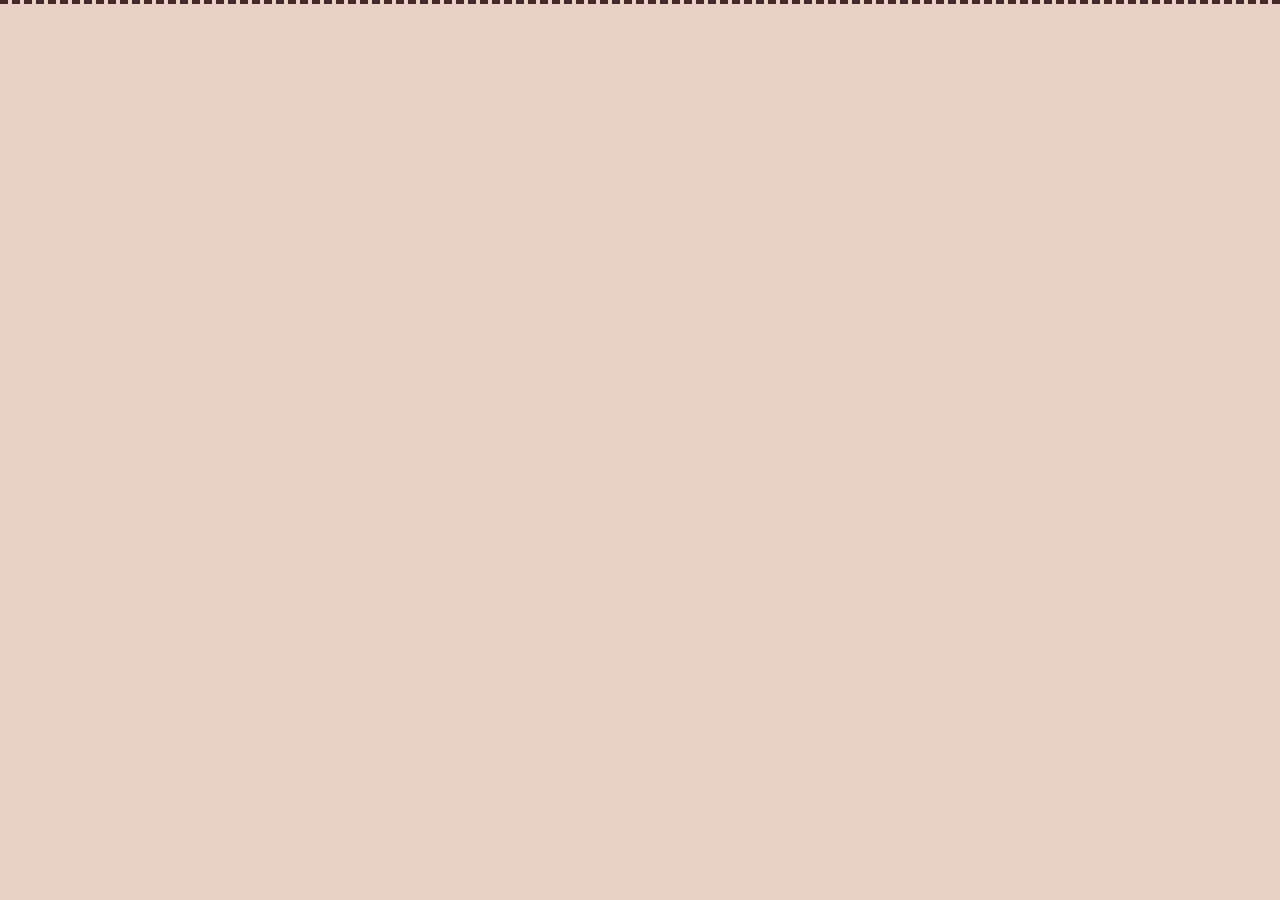
==== contenido.html @ 5d5963b4 "ultimos avances css" ====
<!DOCTYPE html>
<html lang="en">
<head>
    <meta charset="UTF-8">
    <meta name="viewport" content="width=device-width, initial-scale=1.0">
    <title>Document</title>
    <link rel="stylesheet" href="estilos/style.css">
    <script src="funciones/script.js"></script>
</head>
<body>
<header class="header">
  
</header>
    <main>
    </main>
    
    <footer class="footer">
    
    </footer>  
  
</body>
</html>
---- estilos/style.css ----
/*Importacion de la tipografia*/
@import url('https://fonts.googleapis.com/css2?family=IBM+Plex+Mono:ital,wght@0,100;0,200;0,300;0,400;0,500;0,600;0,700;1,100;1,200;1,300;1,400;1,500;1,600;1,700&display=swap');
@import url('https://fonts.googleapis.com/css2?family=Karantina:wght@300;400;700&display=swap');



/*VARIABLES*/
:root{

    /*Paleta de colores*/ 
    --color_1:#452829; /* cambiar colores*/
    --color_2:#57595B;
    --color_3:#F3E8DF; /* HUESO*/
    --color_4:#E8D1C5;   /* Beige*/
    --color_5:#960018;

    /*Paleta de colores neo andinos*/ 

    --color-neo_1:#1D1816; 
    --color-neo_2:#4C4EB5;
    --color-neo_3:#F403B8;
    --color-neo_4:#B1FD03;
    --color-neo_5:#FF8651;
    --color-neo_6:#F6F6F6;
    

    --padding-1: 8px;   /* pequeño */
    --padding-2: 12px;  /* medio pequeño */
    --padding_6: 16px;  /* medio */
    --padding_3: 20px;  /* medio amplio */
    --padding_4: 24px;  /* amplio */
    --padding_5: 32px;  /* muy amplio */
    --gap-1: 20px;      /* separación estándar para layouts */


    /*Escala tipografica*/

    --h6:19.20px;
    --h5:23.04px;
    --h4:27.65px;
    --h3:33.18px;
    --h2:39.81px;
    --h1:47.78px;
    --p:16px;
    --sm:13.33px;
    --xsm:11.11px;

    --serif:"IBM Plex Mono","serif";


}

/*VARIANTES TIPOGRAFICAS*/

/*Aun hay que modificar*/

.ibm-plex-mono-thin { 
  font-family: "IBM Plex Mono", monospace;
  font-weight: 100;
  font-style: normal;
}

.ibm-plex-mono-extralight {
  font-family: "IBM Plex Mono", monospace;
  font-weight: 200;
  font-style: normal;
}

.ibm-plex-mono-light {
  font-family: "IBM Plex Mono", monospace;
  font-weight: 300;
  font-style: normal;
}

.ibm-plex-mono-regular {
  font-family: "IBM Plex Mono", monospace;
  font-weight: 400;
  font-style: normal;
}

.ibm-plex-mono-medium {
  font-family: "IBM Plex Mono", monospace;
  font-weight: 500;
  font-style: normal;
}

.ibm-plex-mono-semibold {
  font-family: "IBM Plex Mono", monospace;
  font-weight: 600;
  font-style: normal;
}

.ibm-plex-mono-bold {
  font-family: "IBM Plex Mono", monospace;
  font-weight: 700;
  font-style: normal;
}

.ibm-plex-mono-thin-italic {
  font-family: "IBM Plex Mono", monospace;
  font-weight: 100;
  font-style: italic;
}

.ibm-plex-mono-extralight-italic {
  font-family: "IBM Plex Mono", monospace;
  font-weight: 200;
  font-style: italic;
}

.ibm-plex-mono-light-italic {
  font-family: "IBM Plex Mono", monospace;
  font-weight: 300;
  font-style: italic;
}

.ibm-plex-mono-regular-italic {
  font-family: "IBM Plex Mono", monospace;
  font-weight: 400;
  font-style: italic;
}

.ibm-plex-mono-medium-italic {
  font-family: "IBM Plex Mono", monospace;
  font-weight: 500;
  font-style: italic;
}

.ibm-plex-mono-semibold-italic {
  font-family: "IBM Plex Mono", monospace;
  font-weight: 600;
  font-style: italic;
}

.ibm-plex-mono-bold-italic {
  font-family: "IBM Plex Mono", monospace;
  font-weight: 700;
  font-style: italic;
}




*{
    margin:0;
    padding: 0;
    box-sizing: border-box;
}

body{
    background-color: var(--color_4); /* agregar el color*/
    font-family: 'IBM Plex Mono';  /*agregar tipografia*/
}

img{
    display: block;
    width: 100%;
    /*background-color: var(--color-neo_3);*/
    min-width: 300px;
    min-height: 300px;
    margin-bottom: var(--padding-1);
    
}
/* SELECTORES PARA CADA ETIQUETA TIPOGRAFICA*/

/* INICIO MODULARIZACION*/

/* FIN MODULARIZACION*/


/* FIN HEADER*/

/*Incio Menu*/
header{
  background: var(--color_4);
  background-image: url(../imagenes/Interfaz/textura.png);
  background-size: contain;
  background-position: center;
}

/* FILA DEL HEADER */
header .header_row{
  display: flex;
  justify-content: space-between;  
  padding: 12px 24px;
  gap: 24px;
}

/* LOGO AUKI */
header .header_row .logo{
  display: flex;
  justify-content: center;  
  font-family: 'Karantina';
  padding: 6px 20px;
}

header .header_row .logo_1{
  color: #452829;
  font-family: 'Karantina';
  font-size: 54.2px;
  font-style: normal;
  font-weight: 400;
  line-height: normal;
  letter-spacing: 7.514px;
}

/* BOTÓN HAMBURGUESA (MOBILE) */
.btn_menu_mobile{
  width: 43px;
  height: 43px;
  display: block;
  background: url(../imagenes/interfaz/btn_menu.svg);
  background-size: cover;
  background-position: center;
  outline: 0;
  border: 0;
  text-indent: -9999px; 
  cursor: pointer;
}

/* NAV CLÁSICO OCULTO EN MÓVIL (por si lo usas en desktop) */
header .menu_nav{
  display:none;
}
/* Lista de pastillas */
.menu_nav_ul{
  list-style: none;
  display: flex;
  gap: 16px;
  align-items: center;
  padding: 0;          
  margin: 0;
}
/* Ajuste fino vertical */
.menu_nav_ul .boton_menu {
  margin-top: 6px;   
}

/* PASTILLAS */
.boton_menu{
  display: inline-block;
  padding: 8px 26px;
  background-color: #f3e8df;
  border-radius: 999px;
  text-decoration: none;
  color: var(--color_1);
  font-family: 'Karantina', cursive;
  font-size: 22px;
  letter-spacing: 0.08em;
  text-transform: uppercase;
  box-shadow: 0 0 0 2px rgba(0,0,0,0.05);
  transition: transform 0.15s ease,
              box-shadow 0.15s ease,
              background-color 0.15s ease;
}

.boton_menu:hover{
  background-color: #e0d3c4;
  box-shadow: 0 0 0 3px rgba(0,0,0,0.12);
  transform: translateY(-1px);
}
@media (min-width:1024px){
  header .menu_nav{
    display:block;      /* muestro las pastillas */
  }

  .btn_menu_mobile{
    display:none;       /* oculto la hamburguesa en desktop */
  }
}

/* MENÚ DESPLEGABLE LATERAL */
.menu_desplegable {
position: fixed;
top: 0;
right: 0;                 
width: 70%;
max-width: 320px;
height: 100vh;
background: var(--color_4);       
transform: translateX(100%);      
transition: transform 0.3s ease;
box-shadow: -4px 0 10px rgba(0,0,0,0.25);
z-index: 1000;
}

.menu_desplegable.menu_abierto {
transform: translateX(0);         
}

.menu_lista {
list-style: none;
margin: 0;
padding: 16px 0 0 0;
}

.menu_lista li a {
display: block;
padding: 12px 20px;
text-decoration: none;
font-weight: 700;
font-size: var(--h6);
color: var(--color_1);
text-transform: uppercase;
border-bottom: 2px dashed var(--color_1); 
}

/* Botón CERRAR */
.cerrar-menu {
margin-top: 24px;
width: 100%;
padding: 12px 20px;
border: none;
background: var(--color_1);      
color: var(--color_3);
font-weight: 700;
font-size: var(--h6);
text-align: left;
cursor: pointer;
}
/*Fin Menu*/

/* INICIO INDEX - TANIA*/
#hero {
    position: flex; 
    width: 100%;
    height: auto;
    padding: 16px;
    background-color: var(--color_3);
}


.titulo-contenedor {
    position: relative;
    top: 10%;                     /* lo pone arriba del svg, ajusta según necesites */
    left: 50%;                   
    transform: translateX(-50%);  
    background-color: var(--color_5);
    padding: 10px;
    border-radius: 0 0 20px 20px;
    display: inline-flex;
    flex-direction: column;
    align-items: center;
    gap: 32px;
    z-index: 100;             
}

.titulo-contenedor h1{
  color: var(--color-neo_6);
text-align: center;

/* karatina desk h1 */
font-family: 'Karantina';
font-size: 78.54px;
font-style: normal;
font-weight: 400;
line-height: normal;
}


.svg-hero {
    display: block;
    position: relative;  /* relativo al flujo normal */
    margin-top: 10px;    /* espacio debajo del título */
    margin-left: auto;   /* centra horizontalmente */
    margin-right: auto;
    z-index: 1;
    width: 506px;
}

.hero-contenido {
    position: relative;
                        /* Lo coloca debajo del SVG */
    left: 50%;                    /* Centro horizontal */
    transform: translateX(-50%);  /* Ajusta para centrar perfectamente */
    width: 450px;                 /* Ancho fijo segun el svg */
    height: auto;                /* Alto fijo segun el svg */

    background-color: var(--color_1);
    padding: var(--padding_6);
    border-radius: 0 0 20px 20px;
    color: var(--color_3);
   
    display: flex;
    flex-direction: column;
    justify-content: center;      /* Centra contenido verticalmente */
    align-items: center;          /* Centra contenido horizontalmente */
    margin-top: -2%;
}

.hero-contenido p{
  text-align: center;
  font-size: 14px;
  font-style: normal;
  font-weight: 700;
  line-height: normal;
  padding: var(--padding_6);
}

.hero-contenido .btn-hero {
    background-color: var(--color_5);       
    color: var(--color_4);               
    text-align: center;          
    padding: 10px 20px;          
    border-radius: 0 15px 15px 15px;
    text-decoration: none;       
    font-weight: 700;
    font-size: var(--h6);       
    margin: 0 auto;         
}
/* HERO SECCION RESPONSIVE         */

/* CELULARES */
@media (min-width: 320px) and (max-width: 767px) {
    #hero {
        padding: 24px;
    }

    .titulo-contenedor {
        top: 10%;
        gap: 16px;
        padding: 10px;
    }

    .titulo-contenedor h1 {
        font-size: var(--h4);
    }

    .hero-contenido {
        width: 240px;
        height: auto;
        top: auto;
        padding:15px;
        margin-top: -10px;
    }

    .hero-contenido p {
        font-size: var(--xsm);
        padding: 5px;
    }

    .hero-contenido .btn-hero {
        font-size: var(--sm);
        padding: 8px 15px;
    }

    .svg-hero {
        display: none;
    }

    .svg-hero-movile {
      display: block;
      width: 100%;
      height: auto;
      margin: 10px auto 0 auto; /* debajo del título, centrado */
      position: relative; 
      z-index: 1;
  }
}

/* TABLETS */
@media (min-width: 768px) and (max-width: 1023px) {

    #hero {
        padding: 24px;
      }

    .titulo-contenedor h1 {
        font-size: 78px;
    }

    .hero-contenido {
        width: 450px;;
        height: auto;

    }

    .hero-contenido p {
        font-size: 14px;
        padding: var(--padding_6);
    }

    .hero-contenido .btn-hero {
        font-size: var(--h6);
        padding: 10px 20px;
    }

    .svg-hero {
        display: none;
    }

    .svg-hero-movile {
      display: block;
      width: 100%;
      height: auto;
      margin: 10px auto 0 auto; /* debajo del título, centrado */
      position: relative; 
      z-index: 1;
  }
}

/* LAPTOPS Y DESKTOP PEQUEÑAS */
@media (min-width: 1024px) {
    .titulo-contenedor h1 {
        font-size: var(--h1);
    }
    .svg-hero-movile{
      display: none;
    }
}

/* DESKTOPS Y TVS GRANDES */
@media (min-width: 1280px) {
    .titulo-contenedor h1 {
        font-size: 78px;
    }
    .svg-hero-movile{
      display: none;
    }
}



/* FIN INDEX - TANIA*/

/* INICIO  LEYENDAS y mitos GEMA */ 

.mistica{
  display: flex;
  flex-direction: column;
  justify-content: center;
  /*margin: 16px;*/
  padding: 16px;
  background-color:var(--color_3) ;
  color: var(--color_1);
  gap: var(--gap-1);
}
.mistica_titulo{
  color: var(--color_1);
  text-align: center;
  font-family: Karantina;
  font-size: 39.81px;
  font-style: normal;
  font-weight: 400;
  line-height: normal;

}
.mistica_imagen{}
.mistica_texto{
  color: var(--color_1);
  text-align: center;
  font-family: "IBM Plex Mono";
  font-size: 16px;
  font-style: normal;
  font-weight: 600;
  line-height: 149%; /* 23.84px */
}

.mistica_cards{
  display: flex;
  flex-direction: column;
  justify-content: center;
  /*margin: 16px;*/
  /*padding: 16px;*/
  background-color:var(--color_3) ;
  color: var(--color_1);
}
.mistica_cards_1{
  display: flex;
  /*width: 360px;
  height: 665px;*/
  padding: 16px;
  flex-direction: column;
  justify-content: center;
  align-items: center;
  position: relative;
  gap: var(--gap-1);

}
.mistica_cards_1_titulo{
  position: relative;
  z-index: 1;
  /*top: 0%;
  left: 0%;*/
  display:flex;
  width: 250px;
  height: 92px;
  justify-content: center;
  align-items: center;
  text-align: center;
  background-color: var(--color_5);
  padding: 40px 16px 65px 16px;
  gap: var(--gap-1);
  color: var(--color_3);
  border-radius: 20px 20px 0px 0px;
  margin-bottom: -15%;
  
  /*position: relative;
  top: 10%;                     /* lo pone arriba del svg, ajusta según necesites 
  left: 50%;                   
  transform: translateX(-50%);  
  background-color: var(--color_5);
  padding: 10px;
  border-radius: 20px 20px 0px 0px;
  display: inline-flex;
  flex-direction: column;
  align-items: center;
  gap: 32px;
  z-index: 100; */


}
.mistica_cards_1_imagen{
  /*display: flex;
  width: 280px;
  height: 423px;
  flex-direction: column;
  justify-content: center;
  align-items: center;*/
  display: block;
  position: relative;
  
  z-index: 2;
  
}
.mistica_cards_1_texto{
  position: relative;
  z-index: 1;
  /*top: 0%;
  bottom: -50;
  left: 0%;*/
  display: flex;
  background-color: var(--color_1);
  color: var(--color_3);
  width: 253px;
  padding: 50px 16px 16px 16px;
  flex-direction: column;
  justify-content: center;
  align-items: center;
  text-align: center;
  gap: var(--gap-1);
  border-radius: 0px 0 20px 20px;
  margin-top: -15%;
  
}
.btn-mistico_1{
  padding: 16px;
  text-decoration: none;
  background-color: var(--color_5);
  color: var(--color_4);
  border-radius: 0px 10px 10px 10px;
  font-family: "IBM Plex Mono";
  font-size: 19.2px;
  font-style: normal;
  font-weight: 700;
  line-height: normal;
}
.btn-sagrada_1{
  padding: 16px;
  text-decoration: none;
  background-color: var(--color_5);
  color: var(--color_4);
  border-radius: 0px 10px 10px 10px;
  font-family: "IBM Plex Mono";
  font-size: 19.2px;
  font-style: normal;
  font-weight: 700;
  line-height: normal;
}



.mistica_cards_2{}
.mistica_cards_2_titulo{}
.mistica_cards_2_imagen{}
.mistica_cards_2_texto{
  
}

.mistica_cards_3{}
.mistica_cards_3_titulo{}
.mistica_cards_3_imagen{}
.mistica_cards_3_texto{}

.sagrada{
  display: flex;
  flex-direction: column;
  justify-content: center;
  /*margin: 16px;*/
  padding: 16px;
  background-color:var(--color_1) ;
  color: var(--color_4);
  gap: var(--gap-1);
  
}
.sagrada_titulo{
  color: var(--color_4);
  text-align: center;
  font-family: Karantina;
  font-size: 39.81px;
  font-style: normal;
  font-weight: 400;
  line-height: normal;
}
.sagrada_texto{
  color: var(--color_3);
  text-align: center;
  font-family: "IBM Plex Mono";
  font-size: 16px;
  font-style: normal;
  font-weight: 600;
  line-height: 149%; /* 23.84px */
}
.sagrada_imagen{}

.sagrada_cards{
  display: flex;
  flex-direction: column;
  justify-content: center;
  /*margin: 16px;*/
  padding: 25px;
  background-color:var(--color_1) ;
  color: var(--color_3);
}
.sagrada_cards_1{
  display: flex;
  /*width: 360px;
  height: 665px;*/
  padding: 16px;
  flex-direction: column;
  justify-content: center;
  align-items: center;
  gap: var(--gap-1);
}
.sagrada_cards_1_titulo{
  /*position: relative;
  z-index: 1;
  margin-bottom: -10%;*/
}
.sagrada_cards_1_imagen{
  display: block;
  position: relative;

  z-index: 2;
}
.sagrada_cards_1_texto{
  position: relative;
  z-index: 1;
  /*top: 0%;
  left: 0%;*/
  display: flex;
  background-color: var(--color_3);
  color: var(--color_1);
  width: 253px;
  padding: 40px 16px 16px 16px;
  flex-direction: column;
  justify-content: center;
  align-items: center;
  text-align: center;
  gap: var(--gap-1);
  border-radius: 0px 0 20px 20px;
  margin-top: -15%;
}

.sagrada_cards_2{}
.sagrada_cards_2_titulo{}
.sagrada_cards_2_imagen{}
.sagrada_cards_2_texto{}

.sagrada_cards_3{}
.sagrada_cards_3_titulo{}
.sagrada_cards_3_imagen{}
.sagrada_cards_3_texto{}

.historica{
  
}
.historica_texto{}
.historica_imagen{}

.historica_cards{
  display: flex;
  flex-direction: column;
  justify-content: center;
  /*margin: 16px;*/
  /*padding: 16px;*/
  background-color:var(--color_3) ;
  color: var(--color_1);
}
.historica_cards_1{
  display: flex;
  /*width: 360px;
  height: 665px;*/
  padding: 16px;
  flex-direction: column;
  justify-content: center;
  align-items: center;
  position: relative;
  gap: var(--gap-1);
}
.historica_cards_1_titulo{
  position: relative;
  z-index: 1;
  /*top: 0%;
  left: 0%;*/
  display:flex;
  width: 250px;
  height: 92px;
  justify-content: center;
  align-items: center;
  text-align: center;
  background-color: var(--color_5);
  padding: 20px 16px 30px 16px;
  gap: var(--gap-1);
  color: var(--color_3);
  border-radius: 20px 20px 0px 0px;
  margin-bottom: -10%;
}
.historica_cards_1_imagen{
  display: block;
  position: relative;
  
  z-index: 2;
  
}
.historica_cards_1_texto{
  position: relative;
  z-index: 1;
  /*top: 0%;
  bottom: -50;
  left: 0%;*/
  display: flex;
  background-color: var(--color_1);
  color: var(--color_3);
  width: 253px;
  padding: 50px 16px 16px 16px;
  flex-direction: column;
  justify-content: center;
  align-items: center;
  text-align: center;
  gap: var(--gap-1);
  border-radius: 0px 0 20px 20px;
  margin-top: -15%;
}

.hisorica_cards_2{}
.historica_cards_2_titulo{}
.historica_cards_2_imagen{}
.historica_cards_2_texto{}

/* SECCION RESPONSIVE*/
/* DESKTOP*/
@media (min-width: 1200px) {
  .mistica{
    display: grid;
    grid-template-columns: 1fr 1fr;
    border: none;
    padding: 70px;
    
  }
  .mistica_titulo{
    grid-row: 1 / 2;
    grid-column: 1 / 2;
    text-align: left;
    padding: 150px 0px 0px 50px;
  }
  .mistica_imagen{
    grid-row: 1 / 4;
    grid-column: 2 / 3;
    align-items: center;
  }
  .mistica_texto{
    grid-row: 2/ 3;
    grid-column: 1 / 2;
    text-align: left;
    padding: 0px 0px 0px 50px;
  }
  .mistica_cards{
    display: grid;
    grid-template-columns: 1fr 1fr 1fr;
    border: none;
    padding:0px 70px 70px 70px;
  }
  .mistica_cards_1{
    grid-row: 1 / 2;
    grid-column: 1 / 2;
  }
  .mistica_cards_2{
    grid-row: 1 / 2;
    grid-column: 2 / 3;
  }
  .mistica_cards_3{
    grid-row: 1 / 2;
    grid-column: 3 / 4;
    padding: ;
  }

  .mistica_cards_1_titulo{
    display: flex;
    width: 250px;
    height: 92px;
    padding: 40px 16px 65px 16px;
  }
  .mistica_cards_1_texto{
  }

  /*.btn-mistico_1{
    color: var(--color_3);
    padding: 0px;
    background-color: var(--color_3);
  }
  .btn-sagrada_1{
    color: var(--color_1);
    padding: 0px;
    background-color: var(--color_1);
  }*/
  .sagrada{
    display: grid;
    grid-template-columns: 1fr 1fr;
    border: none;
    padding: 70px;
    
  }
  .sagrada_titulo{
    grid-row: 1 / 2;
    grid-column: 1 / 2;
    text-align: left;
    padding: 100px 0px 0px 50px;
  }
  .sagrada_imagen_desktop{
    grid-row: 1/ 4;
    grid-column: 2/ 3;
    /*align-items: center;*/
  }
  .sagrada_texto{
    grid-row: 2 / 3;
    grid-column: 1 / 2;
    text-align: left;
    padding: 0px 0px 0px 50px;
  }
  .sagrada_cards{
    display: grid;
    grid-template-columns: 1fr 1fr 1fr;
    border: none;
    padding:0px 70px 70px 70px;
  }
  .sagrada_cards_1{
    grid-row: 1 / 2;
    grid-column: 1 / 2;
  }
  .sagrada_cards_2{
    grid-row: 1 / 2;
    grid-column: 2 / 3;
  }
  .sagrada_cards_3{
    grid-row: 1 / 2;
    grid-column: 3 / 4;
  }
  .historica_cards{
    display: grid;
    grid-template-columns: 1fr 1fr 1fr 1fr 1fr;
    border: none;
    padding:0px 70px 70px 70px;
  }
  .historica_cards_1{
    grid-row: 1 / 2;
    grid-column: 2 / 3;

  }
  .historica_cards_2{
    grid-row: 1 / 2;
    grid-column: 4 / 5;
  }

  .mistica_cards_1:hover{
  transform: scale(1.05);
  }
  .sagrada_cards_1:hover{
  transform: scale(1.05);
  }
  .historica_cards_1:hover{
  transform: scale(1.05);
  }
}

/* TABLETS*/
@media (min-width: 768px){}

/* LAPTOPS Y DESKTOPS PEQUEÑAS*/
@media (min-width: 1024px) {}

/* DESKTOPS Y TV GRANDES*/
@media (min-width: 1280px) {}

/* FIN LEYENDAS*/


/* INICIO  LEYENDAS Y MITOS */



/* Caja interna con imagen + texto + link */
.caja {
    display: flex;
    gap: var(--gap-1);
}

.caja a {
  
}

/* Imagen a la derecha */
.imagenLM {
    display: inline;
    width: 300px;
}




/* FIN LEYENDAS Y MITOS */



/* INICIO  MITOS*/
/* ====== SECCIONES MITOS (TEXTO + IMAGEN) ====== */

.seccion_mitos {
  display: grid;
  grid-template-columns: 1fr 1fr; /* dos columnas */
  gap: 20px;
  margin: 60px auto;
  width: 90%;
  max-width: 1200px;
}

.seccion_mitos .texto {
  display: flex;
  flex-direction: column;
  gap: 15px;
}

.seccion_mitos h2 {
  height: 35px;
  background: var(--color_1); /* rectángulo oscuro (título) */
  color: var(--color_3);
  padding: 5px 10px;
  font-size: var(--h3);
}

.seccion_mitos p {
  background: #ddd; /* rectángulos claros = texto simulado */
  height: 14px;
  border-radius: 4px;
}

/* Imagen con tamaño según wireframe */
.seccion_mitos .imagen {
  width: 100%;
  height: 250px;
  background: #b9b9b9;
  border: 2px solid #888;
  border-radius: 6px;
}
/* FIN MITOS*/

/* INICIO MI COLECCION*/
/* ====== CARDS (3 POR FILA) ====== */

.grid_cards {
  width: 90%;
  max-width: 1200px;
  margin: 80px auto;
  display: grid;
  grid-template-columns: repeat(3, 1fr); /* tres por fila */
  gap: 30px;
}

.card {
  background: var(--color_4);
  padding: 20px;
  border-radius: 10px;
  display: flex;
  flex-direction: column;
  gap: 15px;
  box-shadow: 0 0 10px rgba(0,0,0,0.15);
}

.card .img_card {
  width: 100%;
  height: 220px;
  background: #bbb;
  border-radius: 8px;
  border: 2px solid #888;
}

.card h3 {
  height: 28px;
  background: var(--color_1);
  color: var(--color_3);
  padding: 6px 10px;
  font-size: var(--h5);
  border-radius: 5px;
}

.card p {
  height: 14px;
  background: #ddd;
  border-radius: 4px;
}
/* FIN MI COLECCION*/

/* INICIO  PERFIL*/
/* FIN PERFIL*/

/* INICIO  SOBRE EL PROYECTO*/
/* FIN SOBRE EL PROYECTO*/ 

/* INICIO  CREDITOS*/
/* FIN CREDITOS*/

/* INICIO DE FOOTER */
.footer {
  background: var(--color_4);
  padding: 16px 24px 24px;   
  font-family: 'IBM Plex Mono', monospace;
  color: var(--color_1);
  border-top: 4px dashed var(--color_1); /* línea punteada superior */
}

/* parte superior: AUKI + texto */
.footer_top {
  display: flex;
  justify-content: space-between;
  align-items: center;
  gap: 24px;
}

/* AUKI grande a la izquierda */
.footer_logo_auki {
  font-family: 'Karantina', cursive;
  font-size: 48px;           /* un poco más chico que antes (56px) */
  letter-spacing: 0.3em;
  color: var(--color_1);
}

/* Texto de la derecha */
.footer_text {
  font-size: 22px;           /* en vez de var(--h4) para que no sea tan grande */
  text-align: right;
}

/* Línea punteada horizontal del medio */
.footer_separator {
  border-top: 4px dashed var(--color_1);
  margin: 16px 0 20px;       
}

/* Texto de abajo centrado */
.footer_bottom {
  text-align: center;
  line-height: 1.5;
  font-size: 14px;           
}

/* Responsive: en pantallas pequeñas, AUKI arriba y texto abajo */
@media (max-width: 768px) {
  .footer {
    padding: 12px 16px 20px;
  }

  .footer_top {
    flex-direction: column;
    align-items: flex-start;
    gap: 8px;
  }

  .footer_text {
    text-align: left;
    font-size: 18px;
  }

  .footer_logo_auki {
    font-size: 40px;
  }

  .footer_bottom {
    font-size: 12px;
  }
}
/* FIN FOOTER */




/*MEDIA QUERIES Y BREAKPOINTS*/



/*DISPOSITIVOS MÓVILES GRANDES */
@media (min-width:320px){
    .contenedor{
    }
}
/* TABLETS */
@media (min-width:768px){
    .contenedor{
    }
}
/* LAPTOPS Y DESKTOP PEQUEÑAS */
@media (min-width:1024px){
  header .menu_nav{
    display:block;      /* muestro las pastillas */
  }

  .btn_menu_mobile{
    display:none;       /* oculto el botón hamburguesa */
  }
}
/* DESKTOPS Y TVS GRANDES */
@media (min-width:1280px){
    .contenedor{
    }
}
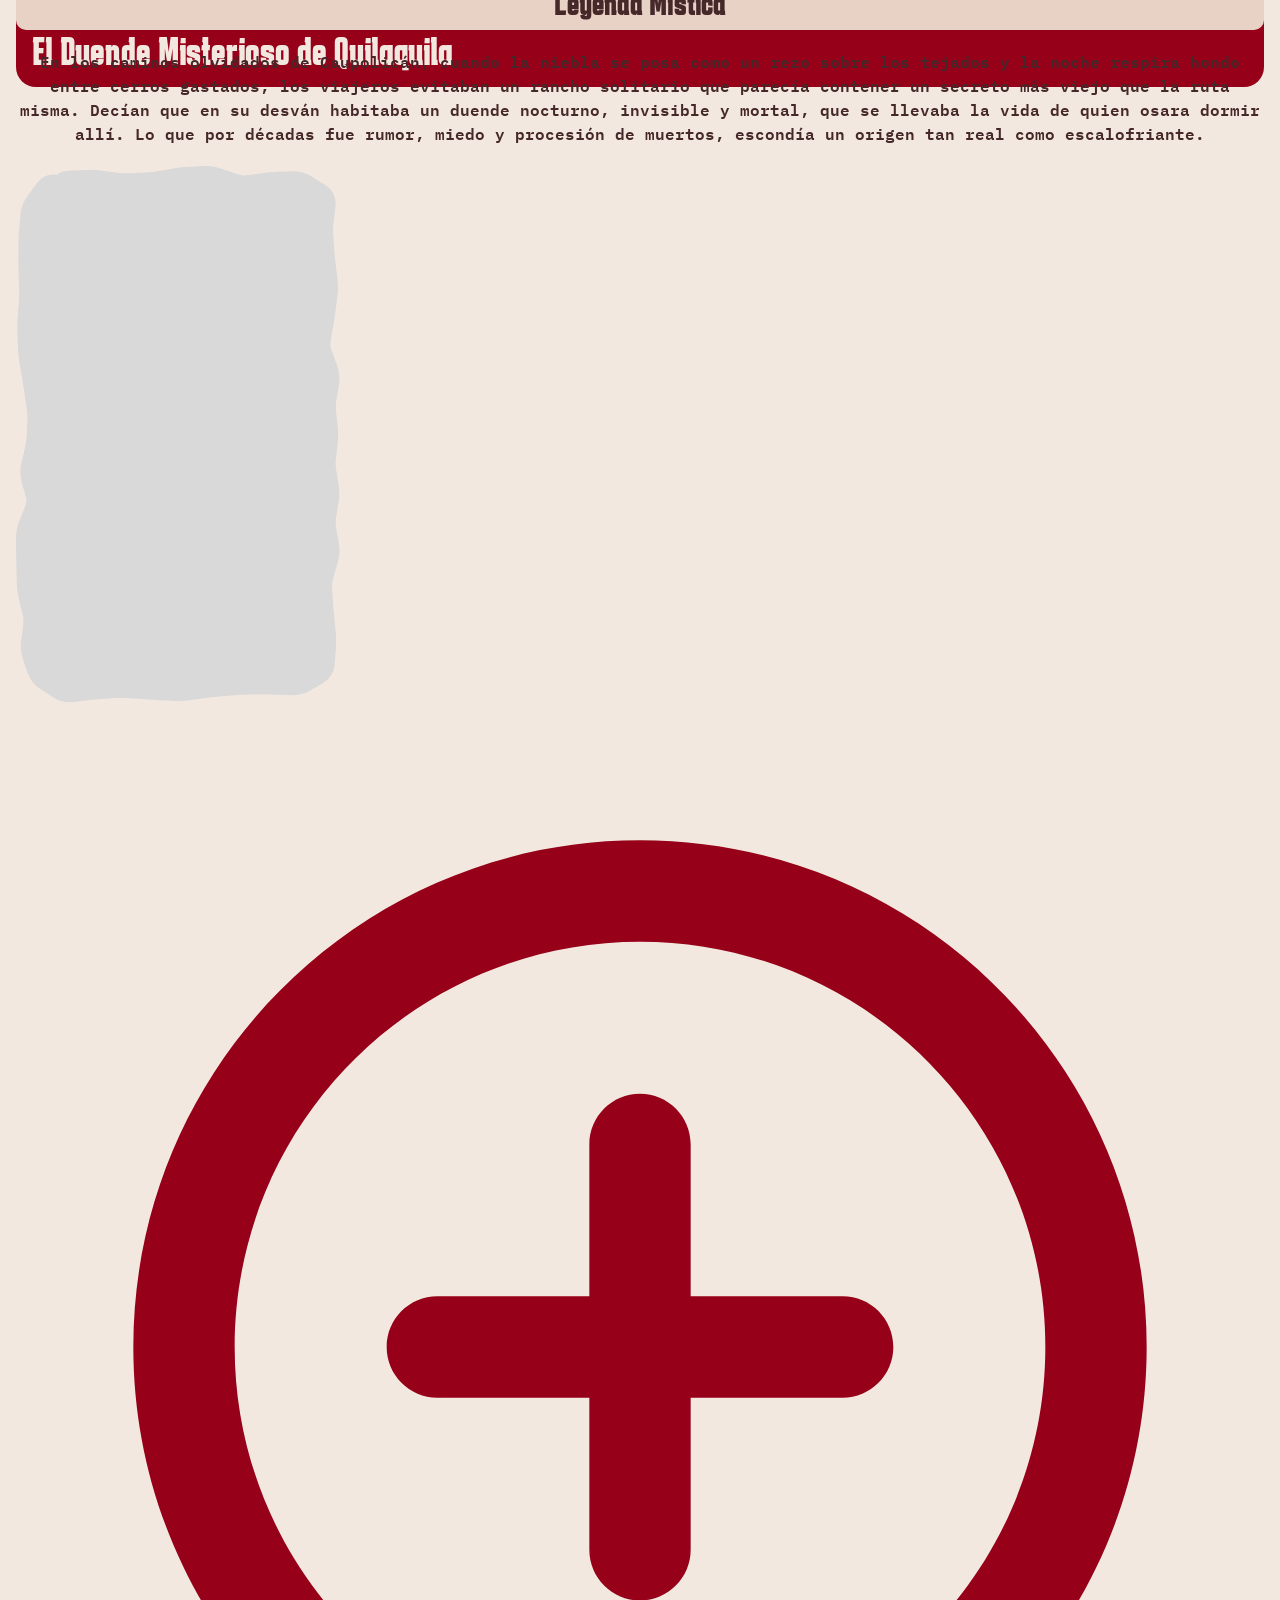
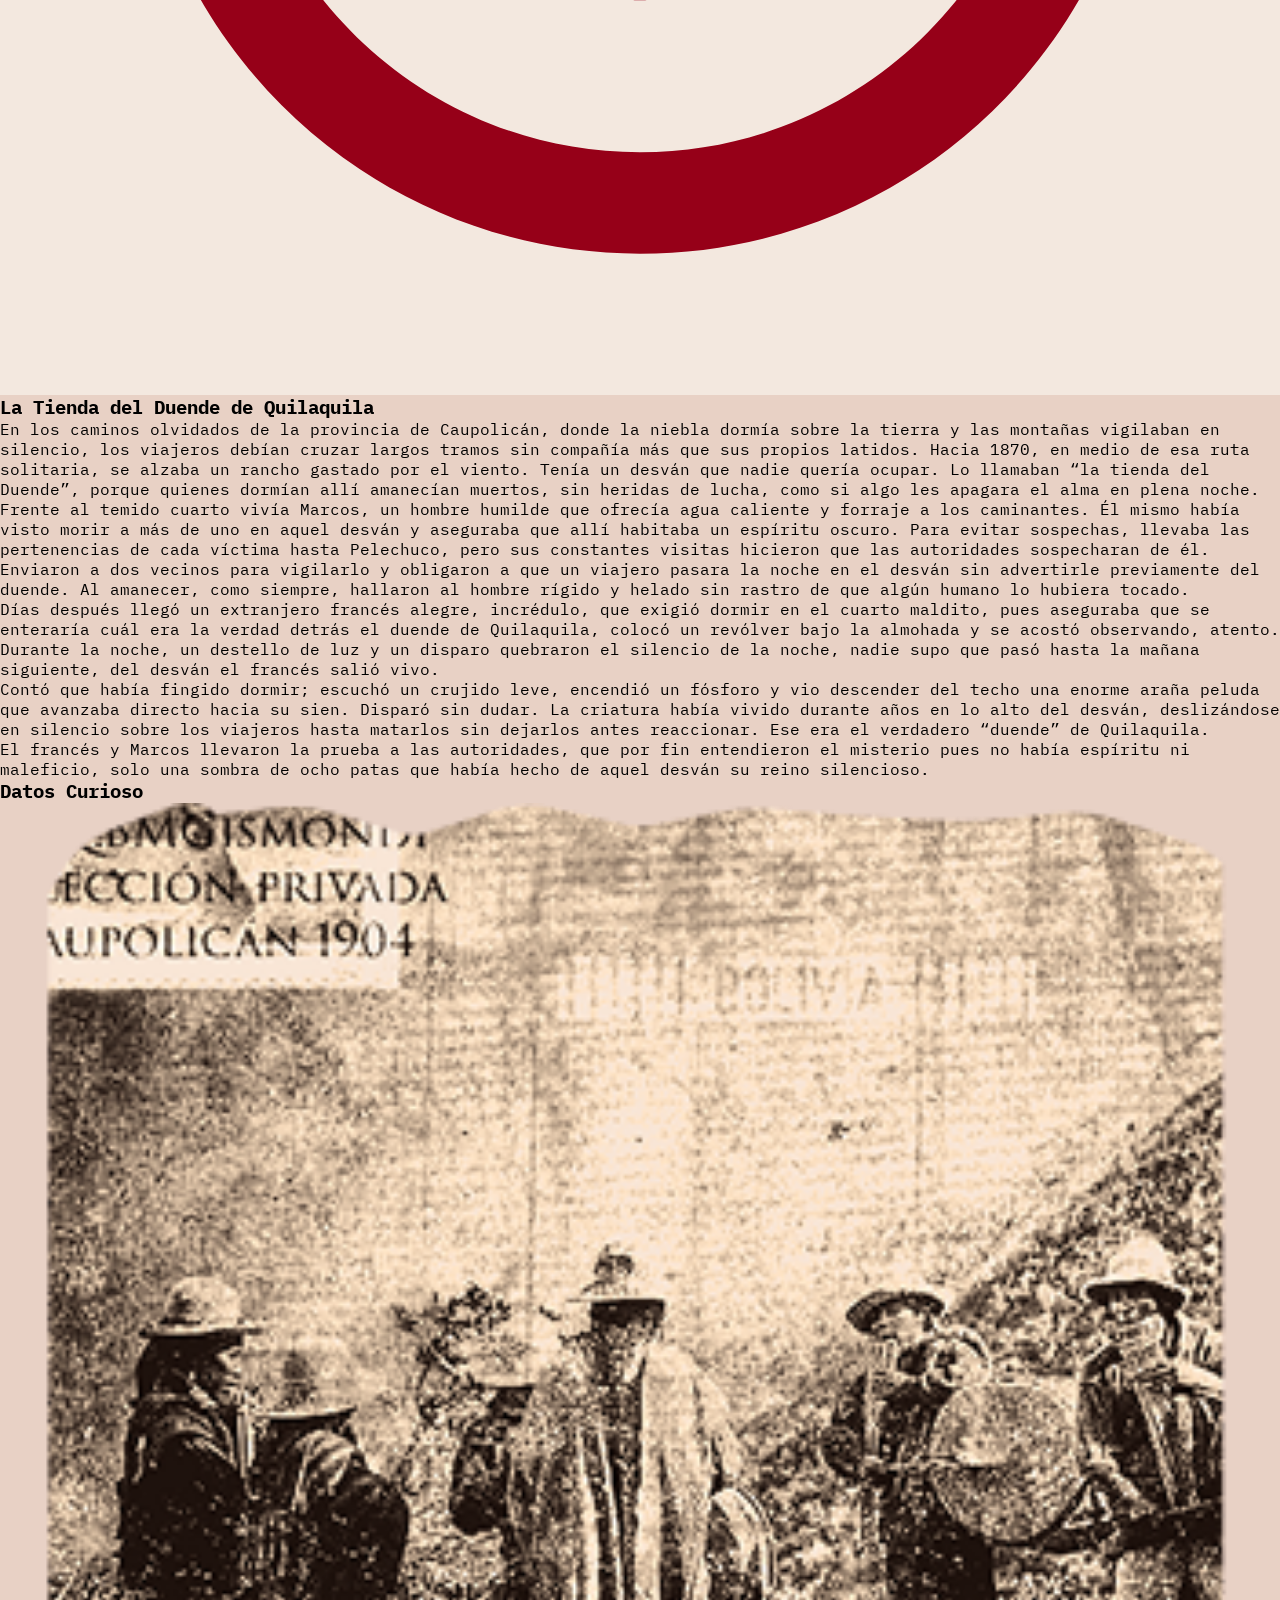
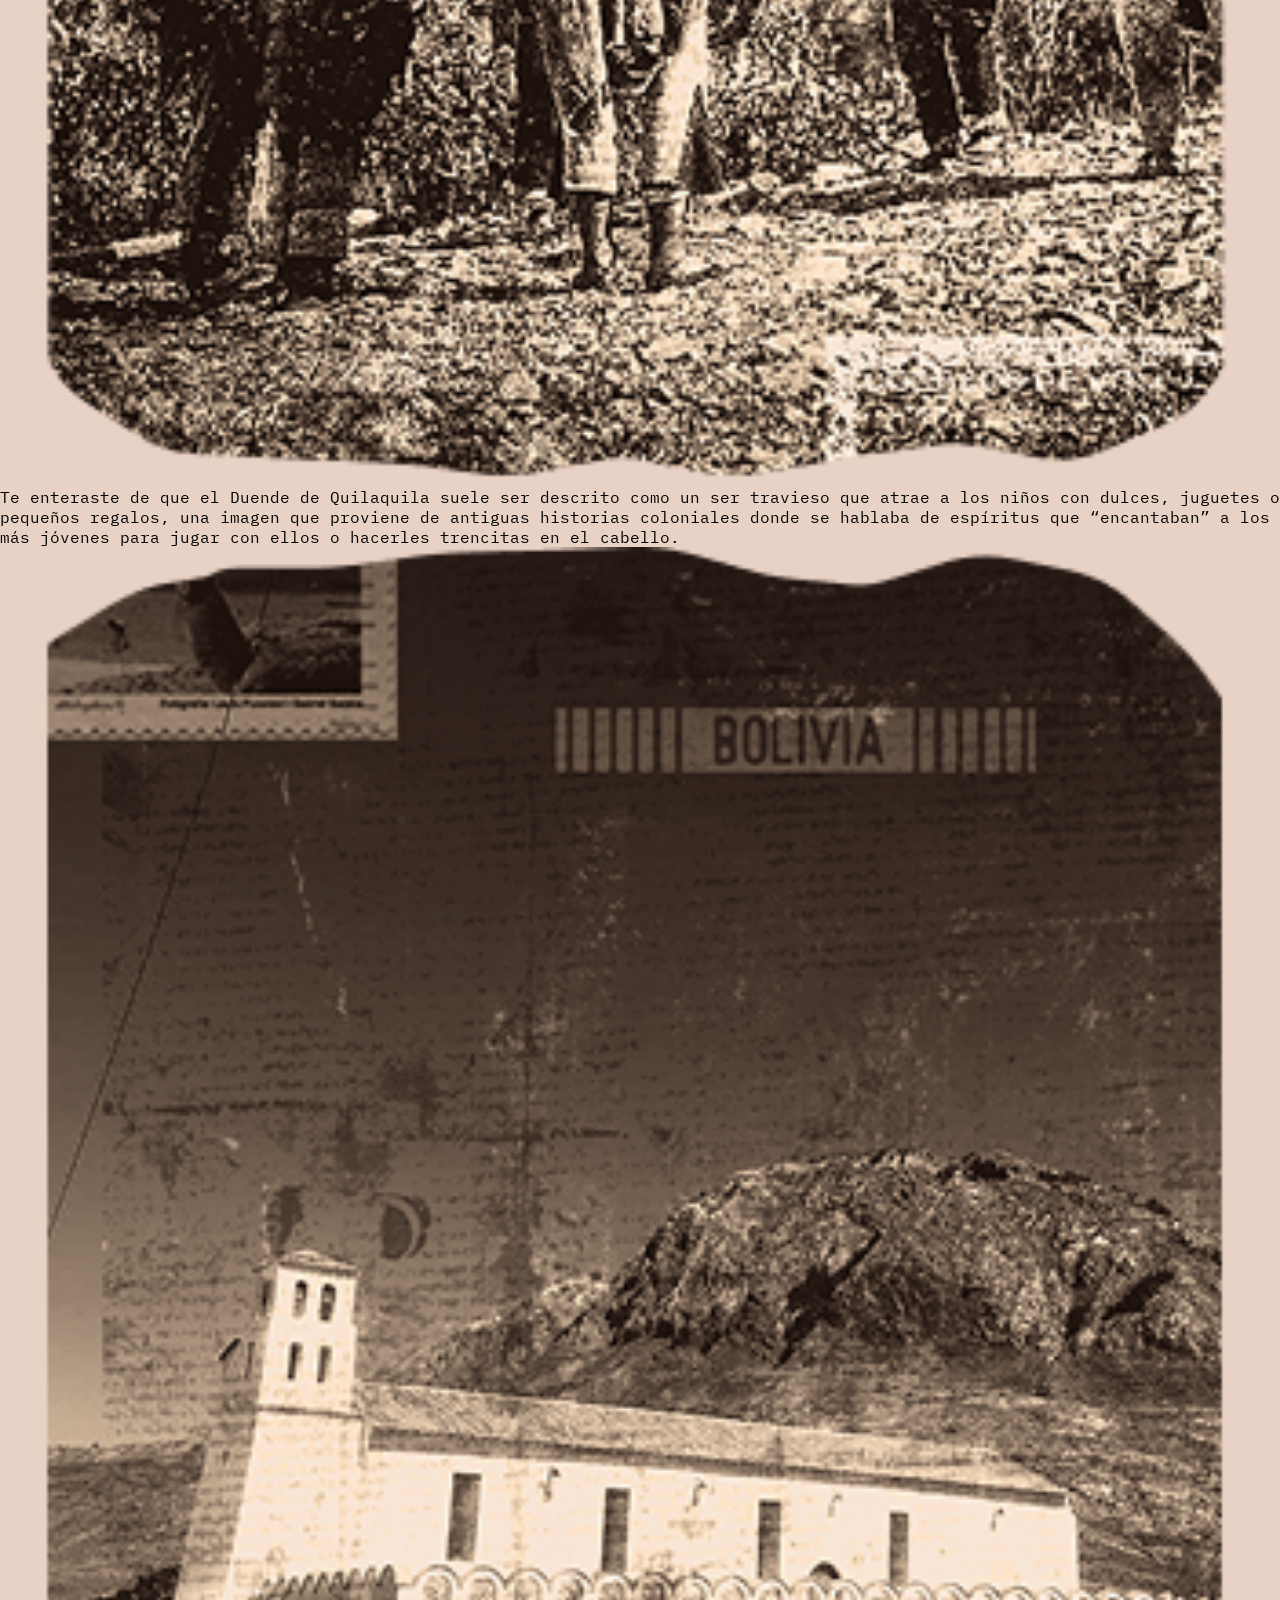
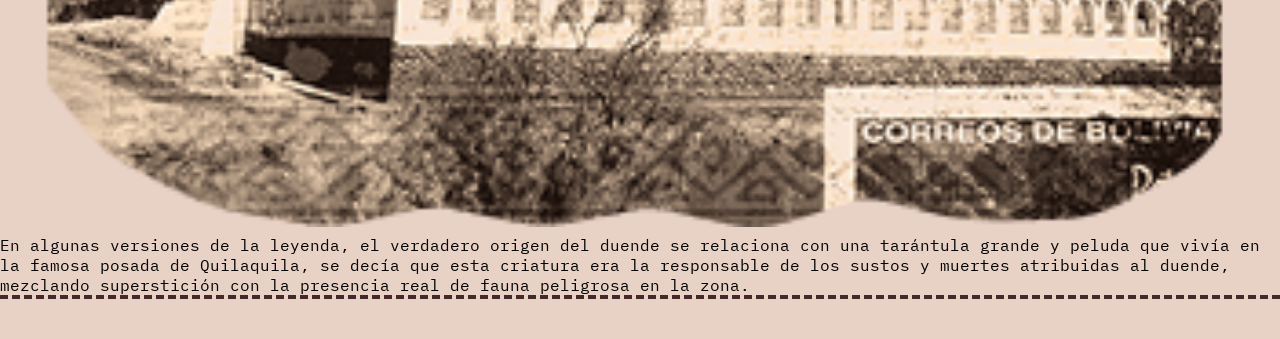
==== commit 3ff4968e: "avances html y css contenido leyenda" ====
--- a/contenido.html
+++ b/contenido.html
@@ -8,15 +8,70 @@
     <script src="funciones/script.js"></script>
 </head>
 <body>
-<header class="header">
-  
-</header>
+    <header class="header">
+        
+    </header>
+
     <main>
+      <section class="inicio">
+        <div class="inicio_titulo">
+            <h3 class="">El Duende Misterioso de Quilaquila</h3>
+        </div>
+        <div class="inicio_categoria">
+            <h4>Leyenda Mística</h4>
+        </div>
+        <div class="inicio_descripcion">
+            <p>En los caminos olvidados de Caupolicán, cuando la niebla se posa como un rezo sobre los tejados y la noche respira hondo entre cerros gastados, los viajeros evitaban un rancho solitario que parecía contener un secreto más viejo que la ruta misma. Decían que en su desván habitaba un duende nocturno, invisible y mortal, que se llevaba la vida de quien osara dormir allí. Lo que por décadas fue rumor, miedo y procesión de muertos, escondía un origen tan real como escalofriante.</p>
+        </div>
+        <!--<img class="inicio_imagen" src="" alt="ilustracion">-->
+        <svg class="inicio_imagen" xmlns="http://www.w3.org/2000/svg" width="324" height="537" viewBox="0 0 324 537" fill="none">
+            <path d="M15.6562 47.812C15.6562 29.5866 30.4309 14.812 48.6562 14.812H275.656C293.882 14.812 308.656 29.5866 308.656 47.812V489.812C308.656 508.037 293.882 522.812 275.656 522.812H48.6562C30.4309 522.812 15.6562 508.037 15.6562 489.812V47.812Z" fill="#D9D9D9"/>
+            <path d="M92.7563 15.5701L91.4399 25.4831L92.7563 15.5701ZM158.906 12.3002L157.213 2.44467L158.906 12.3002ZM203.006 12.3076L199.668 21.734L203.006 12.3076ZM217.706 17.5135L221.044 8.08713L217.706 17.5135ZM247.106 17.1319L245.765 7.22225L247.106 17.1319ZM290.621 19.1662L295.969 10.7167L290.621 19.1662ZM303.884 27.5617L298.536 36.0112L303.884 27.5617ZM309.562 39.563L319.488 40.7769L319.488 40.7769L309.562 39.563ZM307.653 55.1701L297.727 53.9562L297.727 53.9562L307.653 55.1701ZM307.245 70.3237L317.218 69.5819L317.218 69.5819L307.245 70.3237ZM307.792 77.6737L297.82 78.4155L307.792 77.6737ZM308.339 85.0237L298.366 85.7655L308.339 85.0237ZM309.772 99.7237L299.844 100.921L309.772 99.7237ZM311.486 129.124L321.404 130.4L311.486 129.124ZM309.594 143.824L299.675 142.547L309.594 143.824ZM307.371 158.524L317.224 160.235L307.371 158.524ZM304.818 173.224L294.966 171.513L304.818 173.224ZM306.25 187.924L296.867 191.381L306.25 187.924ZM311.666 202.624L302.283 206.081L311.666 202.624ZM310.143 246.724L300.207 247.857L310.143 246.724ZM311.819 261.424L321.755 260.291L311.819 261.424ZM310.916 283.474L300.986 282.298L310.916 283.474ZM310.046 290.824L319.977 291.999L310.046 290.824ZM310.362 305.524L320.234 303.931L310.362 305.524ZM311.548 312.874L301.675 314.466L311.548 312.874ZM312.711 334.924L322.579 336.546L312.711 334.924ZM310.295 349.624L300.428 348.002L310.295 349.624ZM310.409 364.324L300.567 366.094L310.409 364.324ZM313.053 379.024L322.895 377.253L313.053 379.024ZM312.189 393.724L302.604 390.872L312.189 393.724ZM307.815 408.424L317.4 411.275L307.815 408.424ZM306.115 423.124L296.137 423.784L306.115 423.124ZM307.087 437.824L317.065 437.164L307.087 437.824ZM308.305 452.524L298.354 453.514L308.305 452.524ZM309.768 467.224L299.817 468.214L309.768 467.224ZM309.916 482.103L319.886 482.875L309.916 482.103ZM308.75 497.161L298.78 496.389L308.75 497.161ZM289.479 515.753L284.384 507.148L289.479 515.753ZM276.07 519.234L276.359 509.238L276.07 519.234ZM261.712 518.819L261.423 528.815L261.712 518.819ZM247.183 518.601L247.169 528.601L247.183 518.601ZM239.833 518.591L239.847 508.591L239.833 518.591ZM232.483 518.58L232.497 508.58L232.483 518.58ZM217.783 519.183L218.615 529.149L217.783 519.183ZM210.433 519.797L211.265 529.763L210.433 519.797ZM203.083 520.411L202.251 510.446L203.083 520.411ZM188.383 522.08L186.961 512.182L188.383 522.08ZM173.683 524.191L175.104 534.09L173.683 524.191ZM158.983 524.899L158.51 534.887L158.983 524.899ZM144.283 524.202L144.756 514.213L144.283 524.202ZM129.583 523.295L128.824 533.266L129.583 523.295ZM122.233 522.736L122.991 512.765L122.233 522.736ZM114.883 522.177L114.124 532.148L114.883 522.177ZM85.4829 523.07L86.1402 533.049L85.4829 523.07ZM70.7829 524.424L69.6083 514.493L70.7829 524.424ZM63.4329 525.293L64.6075 535.224L63.4329 525.293ZM56.0829 526.163L57.2575 536.093L56.0829 526.163ZM42.3806 522.872L36.9018 531.237L42.3806 522.872ZM29.676 514.551L35.1548 506.186L29.676 514.551ZM21.0216 503.525L30.5028 500.346L21.0216 503.525ZM18.7194 496.659L9.23818 499.838L18.7194 496.659ZM16.4172 489.793L6.936 492.972L16.4172 489.793ZM17.067 460.877L7.15545 459.55L7.15545 459.55L17.067 460.877ZM16.2821 446.177L26.0044 443.837L16.2821 446.177ZM12.7441 431.477L3.02174 433.817L12.7441 431.477ZM12.8463 357.977L3.55158 354.288L12.8463 357.977ZM18.6806 343.277L27.9753 346.966L18.6806 343.277ZM19.5361 328.577L29.1645 325.876L19.5361 328.577ZM15.4127 313.877L5.78434 316.578L15.4127 313.877ZM15.101 299.177L5.37289 296.861L15.101 299.177ZM18.6009 284.477L28.3289 286.793L18.6009 284.477ZM20.6519 269.777L10.6602 269.368L20.6519 269.777ZM21.254 255.077L11.2624 254.668L21.254 255.077ZM18.3243 225.677L8.42994 227.127L18.3243 225.677ZM15.9915 210.977L6.13436 212.661L15.9915 210.977ZM13.4797 196.277L23.3369 194.593L13.4797 196.277ZM11.9322 181.577L1.94009 181.973L11.9322 181.577ZM28.1708 24.2602L20.17 18.2613L28.1708 24.2602ZM63.3562 14.215L63.762 24.2068L71.112 23.9083L70.7063 13.9165L70.3005 3.92478L62.9505 4.22327L63.3562 14.215ZM70.7063 13.9165L71.112 23.9083C75.4322 23.7329 79.756 23.9315 84.0899 24.507L85.4063 14.5941L86.7226 4.68108C81.2565 3.95522 75.7803 3.70223 70.3005 3.92478L70.7063 13.9165ZM85.4063 14.5941L84.0899 24.507L91.4399 25.4831L92.7563 15.5701L94.0726 5.65709L86.7226 4.68108L85.4063 14.5941ZM92.7563 15.5701L91.4399 25.4831L98.7899 26.4591L100.106 16.5461L101.423 6.63311L94.0726 5.65709L92.7563 15.5701ZM100.106 16.5461L98.7899 26.4591C104.283 27.1885 109.786 27.4204 115.293 27.1521L114.806 17.164L114.32 7.17581C110.026 7.38502 105.73 7.20504 101.423 6.63311L100.106 16.5461ZM114.806 17.164L115.293 27.1521L122.643 26.794L122.156 16.8058L121.67 6.81767L114.32 7.17581L114.806 17.164ZM122.156 16.8058L122.643 26.794L129.993 26.4358L129.506 16.4477L129.02 6.45953L121.67 6.81767L122.156 16.8058ZM129.506 16.4477L129.993 26.4358C135.303 26.1771 140.606 25.5917 145.9 24.682L144.206 14.8264L142.513 4.9709C138.006 5.74528 133.51 6.24075 129.02 6.45953L129.506 16.4477ZM144.206 14.8264L145.9 24.682L153.25 23.4188L151.556 13.5633L149.863 3.70779L142.513 4.9709L144.206 14.8264ZM151.556 13.5633L153.25 23.4188L160.6 22.1557L158.906 12.3002L157.213 2.44467L149.863 3.70779L151.556 13.5633ZM158.906 12.3002L160.6 22.1557C165.095 21.3832 169.581 20.8967 174.059 20.6937L173.606 10.704L173.154 0.71425C167.832 0.955421 162.517 1.53302 157.213 2.44467L158.906 12.3002ZM173.606 10.704L174.059 20.6937L181.409 20.3607L180.956 10.3709L180.504 0.381158L173.154 0.71425L173.606 10.704ZM180.956 10.3709L181.409 20.3607L188.759 20.0276L188.306 10.0378L187.854 0.0480665L180.504 0.381158L180.956 10.3709ZM188.306 10.0378L188.759 20.0276C192.295 19.8673 195.91 20.4031 199.668 21.734L203.006 12.3076L206.344 2.88129C200.303 0.741613 194.117 -0.235806 187.854 0.0480665L188.306 10.0378ZM203.006 12.3076L199.668 21.734L207.018 24.3369L210.356 14.9106L213.694 5.48421L206.344 2.88129L203.006 12.3076ZM210.356 14.9106L207.018 24.3369L214.368 26.9398L217.706 17.5135L221.044 8.08713L213.694 5.48421L210.356 14.9106ZM217.706 17.5135L214.368 26.9398C220.688 29.178 227.19 29.9187 233.748 29.0312L232.406 19.1216L231.065 9.21192C227.822 9.65083 224.524 9.31952 221.044 8.08713L217.706 17.5135ZM232.406 19.1216L233.748 29.0312L241.098 28.0364L239.756 18.1267L238.415 8.21709L231.065 9.21192L232.406 19.1216ZM239.756 18.1267L241.098 28.0364L248.448 27.0415L247.106 17.1319L245.765 7.22225L238.415 8.21709L239.756 18.1267ZM247.106 17.1319L248.448 27.0415C253.035 26.4206 257.63 26.0193 262.235 25.8371L261.84 15.8449L261.444 5.85272C256.204 6.06005 250.978 6.5167 245.765 7.22225L247.106 17.1319ZM261.84 15.8449L262.235 25.8371L269.618 25.5449L269.223 15.5527L268.827 5.56057L261.444 5.85272L261.84 15.8449ZM269.223 15.5527L269.618 25.5449L277.001 25.2528L276.606 15.2606L276.211 5.26842L268.827 5.56057L269.223 15.5527ZM276.606 15.2606L277.001 25.2528C279.768 25.1433 282.453 25.8308 285.273 27.6157L290.621 19.1662L295.969 10.7167C289.947 6.90456 283.289 4.98835 276.211 5.26842L276.606 15.2606ZM290.621 19.1662L285.273 27.6157L291.904 31.8135L297.253 23.364L302.601 14.9145L295.969 10.7167L290.621 19.1662ZM297.253 23.364L291.904 31.8135L298.536 36.0112L303.884 27.5617L309.233 19.1122L302.601 14.9145L297.253 23.364ZM303.884 27.5617L298.536 36.0112C299.004 36.3079 299.264 36.5465 299.398 36.6906C299.525 36.8267 299.565 36.9064 299.58 36.9372C299.594 36.968 299.631 37.0517 299.657 37.2391C299.684 37.4374 299.703 37.7938 299.636 38.3491L309.562 39.563L319.488 40.7769C319.992 36.6493 319.553 32.3878 317.659 28.3847C315.765 24.3805 312.748 21.3374 309.233 19.1122L303.884 27.5617ZM309.562 39.563L299.636 38.3491L298.681 46.1527L308.607 47.3666L318.533 48.5805L319.488 40.7769L309.562 39.563ZM308.607 47.3666L298.681 46.1527L297.727 53.9562L307.653 55.1701L317.579 56.384L318.533 48.5805L308.607 47.3666ZM307.653 55.1701L297.727 53.9562C297.017 59.7646 296.857 65.472 297.273 71.0655L307.245 70.3237L317.218 69.5819C316.905 65.3754 317.017 60.9804 317.579 56.384L307.653 55.1701ZM307.245 70.3237L297.273 71.0655L297.82 78.4155L307.792 77.6737L317.765 76.9319L317.218 69.5819L307.245 70.3237ZM307.792 77.6737L297.82 78.4155L298.366 85.7655L308.339 85.0237L318.311 84.2819L317.765 76.9319L307.792 77.6737ZM308.339 85.0237L298.366 85.7655C298.742 90.8184 299.235 95.8703 299.844 100.921L309.772 99.7237L319.7 98.5263C319.127 93.7771 318.664 89.029 318.311 84.2819L308.339 85.0237ZM309.772 99.7237L299.844 100.921L300.73 108.271L310.659 107.074L320.587 105.876L319.7 98.5263L309.772 99.7237ZM310.659 107.074L300.73 108.271L301.617 115.621L311.545 114.424L321.473 113.226L320.587 105.876L310.659 107.074ZM311.545 114.424L301.617 115.621C302.109 119.698 302.092 123.767 301.567 127.847L311.486 129.124L321.404 130.4C322.14 124.68 322.163 118.949 321.473 113.226L311.545 114.424ZM311.486 129.124L301.567 127.847L300.621 135.197L310.54 136.474L320.458 137.75L321.404 130.4L311.486 129.124ZM310.54 136.474L300.621 135.197L299.675 142.547L309.594 143.824L319.512 145.1L320.458 137.75L310.54 136.474ZM309.594 143.824L299.675 142.547C299.064 147.301 298.345 152.056 297.519 156.813L307.371 158.524L317.224 160.235C318.1 155.191 318.862 150.146 319.512 145.1L309.594 143.824ZM307.371 158.524L297.519 156.813L296.242 164.163L306.095 165.874L315.947 167.585L317.224 160.235L307.371 158.524ZM306.095 165.874L296.242 164.163L294.966 171.513L304.818 173.224L314.671 174.935L315.947 167.585L306.095 165.874ZM304.818 173.224L294.966 171.513C293.798 178.235 294.484 184.915 296.867 191.381L306.25 187.924L315.633 184.467C314.405 181.132 314.136 178.013 314.671 174.935L304.818 173.224ZM306.25 187.924L296.867 191.381L299.575 198.731L308.958 195.274L318.341 191.817L315.633 184.467L306.25 187.924ZM308.958 195.274L299.575 198.731L302.283 206.081L311.666 202.624L321.049 199.167L318.341 191.817L308.958 195.274ZM311.666 202.624L302.283 206.081C303.513 209.419 303.783 212.543 303.252 215.625L313.107 217.324L322.961 219.023C324.12 212.304 323.43 205.628 321.049 199.167L311.666 202.624ZM313.107 217.324L303.252 215.625L301.985 222.975L311.839 224.674L321.694 226.373L322.961 219.023L313.107 217.324ZM311.839 224.674L301.985 222.975L300.717 230.325L310.572 232.024L320.427 233.723L321.694 226.373L311.839 224.674ZM310.572 232.024L300.717 230.325C299.713 236.152 299.54 242.006 300.207 247.857L310.143 246.724L320.078 245.591C319.628 241.642 319.742 237.695 320.427 233.723L310.572 232.024ZM310.143 246.724L300.207 247.857L301.045 255.207L310.981 254.074L320.916 252.941L320.078 245.591L310.143 246.724ZM310.981 254.074L301.045 255.207L301.883 262.557L311.819 261.424L321.755 260.291L320.916 252.941L310.981 254.074ZM311.819 261.424L301.883 262.557C302.354 266.689 302.345 270.814 301.856 274.948L311.787 276.124L321.717 277.299C322.388 271.633 322.401 265.958 321.755 260.291L311.819 261.424ZM311.787 276.124L301.856 274.948L300.986 282.298L310.916 283.474L320.847 284.649L321.717 277.299L311.787 276.124ZM310.916 283.474L300.986 282.298L300.116 289.648L310.046 290.824L319.977 291.999L320.847 284.649L310.916 283.474ZM310.046 290.824L300.116 289.648C299.426 295.475 299.552 301.306 300.489 307.116L310.362 305.524L320.234 303.931C319.59 299.941 319.506 295.973 319.977 291.999L310.046 290.824ZM310.362 305.524L300.489 307.116L301.675 314.466L311.548 312.874L321.42 311.281L320.234 303.931L310.362 305.524ZM311.548 312.874L301.675 314.466L302.861 321.816L312.733 320.224L322.606 318.631L321.42 311.281L311.548 312.874ZM312.733 320.224L302.861 321.816C303.48 325.651 303.474 329.466 302.844 333.302L312.711 334.924L322.579 336.546C323.559 330.582 323.568 324.596 322.606 318.631L312.733 320.224ZM312.711 334.924L302.844 333.302L301.636 340.652L311.503 342.274L321.371 343.896L322.579 336.546L312.711 334.924ZM311.503 342.274L301.636 340.652L300.428 348.002L310.295 349.624L320.163 351.246L321.371 343.896L311.503 342.274ZM310.295 349.624L300.428 348.002C299.437 354.029 299.485 360.076 300.567 366.094L310.409 364.324L320.251 362.553C319.571 358.771 319.543 355.019 320.163 351.246L310.295 349.624ZM310.409 364.324L300.567 366.094L301.889 373.444L311.731 371.674L321.573 369.903L320.251 362.553L310.409 364.324ZM311.731 371.674L301.889 373.444L303.211 380.794L313.053 379.024L322.895 377.253L321.573 369.903L311.731 371.674ZM313.053 379.024L303.211 380.794C303.808 384.112 303.628 387.43 302.604 390.872L312.189 393.724L321.774 396.575C323.665 390.218 324.061 383.735 322.895 377.253L313.053 379.024ZM312.189 393.724L302.604 390.872L300.417 398.222L310.002 401.074L319.587 403.925L321.774 396.575L312.189 393.724ZM310.002 401.074L300.417 398.222L298.231 405.572L307.815 408.424L317.4 411.275L319.587 403.925L310.002 401.074ZM307.815 408.424L298.231 405.572C296.448 411.563 295.731 417.651 296.137 423.784L306.115 423.124L316.093 422.464C315.851 418.797 316.267 415.085 317.4 411.275L307.815 408.424ZM306.115 423.124L296.137 423.784L296.623 431.134L306.601 430.474L316.579 429.814L316.093 422.464L306.115 423.124ZM306.601 430.474L296.623 431.134L297.109 438.484L307.087 437.824L317.065 437.164L316.579 429.814L306.601 430.474ZM307.087 437.824L297.109 438.484C297.44 443.494 297.855 448.504 298.354 453.514L308.305 452.524L318.256 451.533C317.779 446.743 317.382 441.953 317.065 437.164L307.087 437.824ZM308.305 452.524L298.354 453.514L299.085 460.864L309.036 459.874L318.987 458.884L318.256 451.533L308.305 452.524ZM309.036 459.874L299.085 460.864L299.817 468.214L309.768 467.224L319.718 466.234L318.987 458.884L309.036 459.874ZM309.768 467.224L299.817 468.214C300.245 472.515 300.29 476.885 299.946 481.331L309.916 482.103L319.886 482.875C320.319 477.282 320.266 471.732 319.718 466.234L309.768 467.224ZM309.916 482.103L299.946 481.331L299.363 488.86L309.333 489.632L319.303 490.404L319.886 482.875L309.916 482.103ZM309.333 489.632L299.363 488.86L298.78 496.389L308.75 497.161L318.72 497.933L319.303 490.404L309.333 489.632ZM308.75 497.161L298.78 496.389C298.63 498.325 298.051 499.058 296.843 499.773L301.938 508.378L307.032 516.983C314.13 512.781 318.093 506.036 318.72 497.933L308.75 497.161ZM301.938 508.378L296.843 499.773L290.614 503.46L295.708 512.066L300.802 520.671L307.032 516.983L301.938 508.378ZM295.708 512.066L290.614 503.46L284.384 507.148L289.479 515.753L294.573 524.359L300.802 520.671L295.708 512.066ZM289.479 515.753L284.384 507.148C281.845 508.652 279.239 509.321 276.359 509.238L276.07 519.234L275.781 529.23C282.473 529.423 288.807 527.772 294.573 524.359L289.479 515.753ZM276.07 519.234L276.359 509.238L269.18 509.03L268.891 519.026L268.602 529.022L275.781 529.23L276.07 519.234ZM268.891 519.026L269.18 509.03L262.001 508.823L261.712 518.819L261.423 528.815L268.602 529.022L268.891 519.026ZM261.712 518.819L262.001 508.823C257.121 508.682 252.187 508.608 247.197 508.601L247.183 518.601L247.169 528.601C251.979 528.608 256.731 528.679 261.423 528.815L261.712 518.819ZM247.183 518.601L247.197 508.601L239.847 508.591L239.833 518.591L239.819 528.591L247.169 528.601L247.183 518.601ZM239.833 518.591L239.847 508.591L232.497 508.58L232.483 518.58L232.469 528.58L239.819 528.591L239.833 518.591ZM232.483 518.58L232.497 508.58C227.314 508.573 222.131 508.786 216.951 509.218L217.783 519.183L218.615 529.149C223.235 528.763 227.852 528.574 232.469 528.58L232.483 518.58ZM217.783 519.183L216.951 509.218L209.601 509.832L210.433 519.797L211.265 529.763L218.615 529.149L217.783 519.183ZM210.433 519.797L209.601 509.832L202.251 510.446L203.083 520.411L203.915 530.376L211.265 529.763L210.433 519.797ZM203.083 520.411L202.251 510.446C197.152 510.872 192.056 511.45 186.961 512.182L188.383 522.08L189.804 531.979C194.51 531.303 199.213 530.769 203.915 530.376L203.083 520.411ZM188.383 522.08L186.961 512.182L179.611 513.237L181.033 523.136L182.454 533.034L189.804 531.979L188.383 522.08ZM181.033 523.136L179.611 513.237L172.261 514.293L173.683 524.191L175.104 534.09L182.454 533.034L181.033 523.136ZM173.683 524.191L172.261 514.293C167.983 514.907 163.717 515.112 159.456 514.91L158.983 524.899L158.51 534.887C164.048 535.15 169.583 534.883 175.104 534.09L173.683 524.191ZM158.983 524.899L159.456 514.91L152.106 514.562L151.633 524.55L151.16 534.539L158.51 534.887L158.983 524.899ZM151.633 524.55L152.106 514.562L144.756 514.213L144.283 524.202L143.81 534.191L151.16 534.539L151.633 524.55ZM144.283 524.202L144.756 514.213C139.951 513.986 135.147 513.689 130.341 513.324L129.583 523.295L128.824 533.266C133.819 533.646 138.814 533.954 143.81 534.191L144.283 524.202ZM129.583 523.295L130.341 513.324L122.991 512.765L122.233 522.736L121.474 532.707L128.824 533.266L129.583 523.295ZM122.233 522.736L122.991 512.765L115.641 512.206L114.883 522.177L114.124 532.148L121.474 532.707L122.233 522.736ZM114.883 522.177L115.641 512.206C110.27 511.797 104.897 511.77 99.5255 512.124L100.183 522.102L100.84 532.08C105.268 531.789 109.695 531.811 114.124 532.148L114.883 522.177ZM100.183 522.102L99.5255 512.124L92.1755 512.608L92.8329 522.586L93.4902 532.564L100.84 532.08L100.183 522.102ZM92.8329 522.586L92.1755 512.608L84.8255 513.092L85.4829 523.07L86.1402 533.049L93.4902 532.564L92.8329 522.586ZM85.4829 523.07L84.8255 513.092C79.7519 513.426 74.6794 513.893 69.6083 514.493L70.7829 524.424L71.9575 534.355C76.6863 533.795 81.4139 533.36 86.1402 533.049L85.4829 523.07ZM70.7829 524.424L69.6083 514.493L62.2583 515.362L63.4329 525.293L64.6075 535.224L71.9575 534.355L70.7829 524.424ZM63.4329 525.293L62.2583 515.362L54.9083 516.232L56.0829 526.163L57.2575 536.093L64.6075 535.224L63.4329 525.293ZM56.0829 526.163L54.9083 516.232C52.4063 516.528 50.1848 516.029 47.8594 514.506L42.3806 522.872L36.9018 531.237C43.0461 535.261 49.9595 536.957 57.2575 536.093L56.0829 526.163ZM42.3806 522.872L47.8594 514.506L41.5071 510.346L36.0283 518.711L30.5495 527.077L36.9018 531.237L42.3806 522.872ZM36.0283 518.711L41.5071 510.346L35.1548 506.186L29.676 514.551L24.1972 522.917L30.5495 527.077L36.0283 518.711ZM29.676 514.551L35.1548 506.186C32.7005 504.578 31.2872 502.685 30.5028 500.346L21.0216 503.525L11.5404 506.704C13.8255 513.519 18.1819 518.977 24.1972 522.917L29.676 514.551ZM21.0216 503.525L30.5028 500.346L28.2006 493.48L18.7194 496.659L9.23818 499.838L11.5404 506.704L21.0216 503.525ZM18.7194 496.659L28.2006 493.48L25.8984 486.614L16.4172 489.793L6.936 492.972L9.23818 499.838L18.7194 496.659ZM16.4172 489.793L25.8984 486.614C24.8616 483.522 24.5524 480.326 25.0106 476.904L15.099 475.577L5.18746 474.25C4.33366 480.628 4.90332 486.91 6.936 492.972L16.4172 489.793ZM15.099 475.577L25.0106 476.904L25.9946 469.554L16.083 468.227L6.17146 466.9L5.18746 474.25L15.099 475.577ZM16.083 468.227L25.9946 469.554L26.9786 462.204L17.067 460.877L7.15545 459.55L6.17146 466.9L16.083 468.227ZM17.067 460.877L26.9786 462.204C27.8016 456.056 27.4668 449.913 26.0044 443.837L16.2821 446.177L6.55967 448.517C7.45588 452.241 7.64443 455.898 7.15545 459.55L17.067 460.877ZM16.2821 446.177L26.0044 443.837L24.2355 436.487L14.5131 438.827L4.79071 441.167L6.55967 448.517L16.2821 446.177ZM14.5131 438.827L24.2355 436.487L22.4665 429.137L12.7441 431.477L3.02174 433.817L4.79071 441.167L14.5131 438.827ZM12.7441 431.477L22.4665 429.137C21.4468 424.9 20.89 420.698 20.7821 416.519L10.7854 416.777L0.788728 417.035C0.933857 422.656 1.68284 428.254 3.02174 433.817L12.7441 431.477ZM10.7854 416.777L20.7821 416.519L20.5923 409.169L10.5956 409.427L0.598963 409.685L0.788728 417.035L10.7854 416.777ZM10.5956 409.427L20.5923 409.169L20.4025 401.819L10.4059 402.077L0.409199 402.335L0.598963 409.685L10.5956 409.427ZM10.4059 402.077L20.4025 401.819C20.2774 396.972 20.1912 392.126 20.1439 387.279L10.1443 387.377L0.144825 387.475C0.193184 392.428 0.281308 397.382 0.409199 402.335L10.4059 402.077ZM10.1443 387.377L20.1439 387.279L20.0721 379.929L10.0726 380.027L0.0730702 380.125L0.144825 387.475L10.1443 387.377ZM10.0726 380.027L20.0721 379.929L20.0004 372.579L10.0008 372.677L0.00131567 372.775L0.0730702 380.125L10.0726 380.027ZM10.0008 372.677L20.0004 372.579C19.9661 369.071 20.6377 365.454 22.1409 361.666L12.8463 357.977L3.55158 354.288C1.16528 360.3 -0.0601061 366.483 0.00131567 372.775L10.0008 372.677ZM12.8463 357.977L22.1409 361.666L25.0581 354.316L15.7634 350.627L6.46876 346.938L3.55158 354.288L12.8463 357.977ZM15.7634 350.627L25.0581 354.316L27.9753 346.966L18.6806 343.277L9.38594 339.588L6.46876 346.938L15.7634 350.627ZM18.6806 343.277L27.9753 346.966C30.6969 340.109 31.153 332.965 29.1645 325.876L19.5361 328.577L9.90773 331.278C10.6682 333.989 10.5539 336.645 9.38594 339.588L18.6806 343.277ZM19.5361 328.577L29.1645 325.876L27.1028 318.526L17.4744 321.227L7.84603 323.928L9.90773 331.278L19.5361 328.577ZM17.4744 321.227L27.1028 318.526L25.0411 311.176L15.4127 313.877L5.78434 316.578L7.84603 323.928L17.4744 321.227ZM15.4127 313.877L25.0411 311.176C24.1207 307.895 24.0604 304.722 24.829 301.493L15.101 299.177L5.37289 296.861C3.80831 303.432 3.95576 310.059 5.78434 316.578L15.4127 313.877ZM15.101 299.177L24.829 301.493L26.579 294.143L16.8509 291.827L7.12284 289.511L5.37289 296.861L15.101 299.177ZM16.8509 291.827L26.579 294.143L28.3289 286.793L18.6009 284.477L8.87278 282.161L7.12284 289.511L16.8509 291.827ZM18.6009 284.477L28.3289 286.793C29.6405 281.284 30.4158 275.746 30.6435 270.186L20.6519 269.777L10.6602 269.368C10.4866 273.608 9.89449 277.87 8.87278 282.161L18.6009 284.477ZM20.6519 269.777L30.6435 270.186L30.9445 262.836L20.9529 262.427L10.9613 262.018L10.6602 269.368L20.6519 269.777ZM20.9529 262.427L30.9445 262.836L31.2456 255.486L21.254 255.077L11.2624 254.668L10.9613 262.018L20.9529 262.427ZM21.254 255.077L31.2456 255.486C31.472 249.959 31.1797 244.436 30.3725 238.927L20.4781 240.377L10.5838 241.827C11.2125 246.117 11.4374 250.395 11.2624 254.668L21.254 255.077ZM20.4781 240.377L30.3725 238.927L29.2956 231.577L19.4012 233.027L9.50686 234.477L10.5838 241.827L20.4781 240.377ZM19.4012 233.027L29.2956 231.577L28.2187 224.227L18.3243 225.677L8.42994 227.127L9.50686 234.477L19.4012 233.027ZM18.3243 225.677L28.2187 224.227C27.4892 219.249 26.6992 214.27 25.8486 209.293L15.9915 210.977L6.13436 212.661C6.95834 217.484 7.72352 222.305 8.42994 227.127L18.3243 225.677ZM15.9915 210.977L25.8486 209.293L24.5928 201.943L14.7356 203.627L4.87848 205.311L6.13436 212.661L15.9915 210.977ZM14.7356 203.627L24.5928 201.943L23.3369 194.593L13.4797 196.277L3.62259 197.961L4.87848 205.311L14.7356 203.627ZM13.4797 196.277L23.3369 194.593C22.5714 190.113 22.1014 185.643 21.9244 181.181L11.9322 181.577L1.94009 181.973C2.15186 187.311 2.71356 192.641 3.62259 197.961L13.4797 196.277ZM11.9322 181.577L21.9244 181.181L21.6327 173.831L11.6406 174.227L1.64847 174.623L1.94009 181.973L11.9322 181.577ZM11.6406 174.227L21.6327 173.831L21.3411 166.481L11.349 166.877L1.35685 167.273L1.64847 174.623L11.6406 174.227ZM11.349 166.877L21.3411 166.481C21.1621 161.968 21.2454 157.456 21.5913 152.941L11.6205 152.177L1.6497 151.413C1.24477 156.698 1.14705 161.986 1.35685 167.273L11.349 166.877ZM11.6205 152.177L21.5913 152.941L22.1544 145.591L12.1836 144.827L2.21281 144.063L1.6497 151.413L11.6205 152.177ZM12.1836 144.827L22.1544 145.591L22.7175 138.241L12.7467 137.477L2.77592 136.713L2.21281 144.063L12.1836 144.827ZM12.7467 137.477L22.7175 138.241C23.1206 132.98 23.2367 127.716 23.0657 122.452L13.0709 122.777L3.07621 123.102C3.22363 127.638 3.12364 132.174 2.77592 136.713L12.7467 137.477ZM13.0709 122.777L23.0657 122.452L22.8268 115.102L12.8321 115.427L2.83733 115.752L3.07621 123.102L13.0709 122.777ZM12.8321 115.427L22.8268 115.102L22.5879 107.752L12.5932 108.077L2.59845 108.402L2.83733 115.752L12.8321 115.427ZM12.5932 108.077L22.5879 107.752C22.4323 102.965 22.3578 98.1778 22.3644 93.3908L12.3644 93.377L2.36444 93.3632C2.35753 98.3761 2.43553 103.389 2.59845 108.402L12.5932 108.077ZM12.3644 93.377L22.3644 93.3908L22.3746 86.0408L12.3746 86.027L2.37458 86.0132L2.36444 93.3632L12.3644 93.377ZM12.3746 86.027L22.3746 86.0408L22.3847 78.6908L12.3847 78.677L2.38471 78.6632L2.37458 86.0132L12.3746 86.027ZM12.3847 78.677L22.3847 78.6908C22.391 74.088 22.6023 69.4679 23.0194 64.8294L13.0596 63.9339L3.09976 63.0384C2.6305 68.2574 2.39188 73.4659 2.38471 78.6632L12.3847 78.677ZM13.0596 63.9339L23.0194 64.8294L23.6841 57.4363L13.7243 56.5408L3.7645 55.6453L3.09976 63.0384L13.0596 63.9339ZM13.7243 56.5408L23.6841 57.4363L24.3489 50.0432L14.3891 49.1477L4.42923 48.2522L3.7645 55.6453L13.7243 56.5408ZM14.3891 49.1477L24.3489 50.0432C24.6289 46.9285 25.6479 44.2949 27.427 41.922L19.4261 35.9231L11.4253 29.9242C7.37464 35.3267 5.0355 41.5094 4.42923 48.2522L14.3891 49.1477ZM19.4261 35.9231L27.427 41.922L31.7993 36.0906L23.7985 30.0917L15.7977 24.0928L11.4253 29.9242L19.4261 35.9231ZM23.7985 30.0917L31.7993 36.0906L36.1716 30.2591L28.1708 24.2602L20.17 18.2613L15.7977 24.0928L23.7985 30.0917ZM28.1708 24.2602L36.1716 30.2591C36.6801 29.581 37.1108 29.0872 37.4549 28.7383C37.8014 28.3871 38.0156 28.2279 38.085 28.1807C38.1514 28.1354 38.024 28.2342 37.7031 28.3414C37.3643 28.4545 36.8781 28.5531 36.2935 28.5369L36.5714 18.5408L36.8493 8.54462C29.0237 8.32706 23.5146 13.8005 20.17 18.2613L28.1708 24.2602ZM36.5714 18.5408L36.2935 28.5369L40.3218 28.6489L40.5997 18.6527L40.8776 8.65661L36.8493 8.54462L36.5714 18.5408ZM40.5997 18.6527L40.3218 28.6489L44.3501 28.7609L44.628 18.7647L44.9059 8.76859L40.8776 8.65661L40.5997 18.6527ZM44.628 18.7647L44.3501 28.7609C45.8942 28.8038 47.9155 28.7837 49.8393 28.3519C50.7461 28.1484 52.5278 27.6674 54.2952 26.3789C56.3893 24.8524 58.6562 21.9586 58.6562 17.8605H48.6562H38.6562C38.6562 16.2068 39.0888 14.5643 39.9256 13.1099C40.7259 11.719 41.7238 10.7932 42.5137 10.2173C43.9455 9.1736 45.2237 8.89029 45.4591 8.83746C46.0401 8.70704 46.0473 8.80033 44.9059 8.76859L44.628 18.7647ZM48.6562 17.8605H58.6562V16.8444H48.6562H38.6562V17.8605H48.6562ZM48.6562 16.8444H58.6562V15.8282H48.6562H38.6562V16.8444H48.6562ZM48.6562 15.8282H58.6562C58.6562 19.0727 57.101 21.3872 55.8717 22.6268C54.7606 23.7472 53.6715 24.2783 53.2599 24.4658C52.4158 24.8502 51.8949 24.8995 52.2545 24.8352C52.7861 24.7401 54.0699 24.6004 56.412 24.5053L56.0062 14.5135L55.6005 4.52176C53.0426 4.62564 50.6514 4.80454 48.733 5.14766C47.8676 5.30246 46.4279 5.60084 44.9713 6.26414C44.2535 6.59105 42.9347 7.26909 41.6705 8.54392C40.2881 9.93796 38.6562 12.4143 38.6562 15.8282H48.6562ZM56.0062 14.5135L56.412 24.5053L63.762 24.2068L63.3562 14.215L62.9505 4.22327L55.6005 4.52176L56.0062 14.5135Z" fill="#D9D9D9"/>
+        </svg>
+        <a class="btn_agregar"><img class="imag_agregar" src="imagenes/Interfaz/icono_agregar.svg" alt=""></a>
+      </section>
+      <section class="contenido">
+        <div class="contenido_texto">
+            <article>
+                <h1>La Tienda del Duende de Quilaquila</h1>
+
+                <p>En los caminos olvidados de la provincia de Caupolicán, donde la niebla dormía sobre la tierra y las montañas vigilaban en silencio, los viajeros debían cruzar largos tramos sin compañía más que sus propios latidos. Hacia 1870, en medio de esa ruta solitaria, se alzaba un rancho gastado por el viento. Tenía un desván que nadie quería ocupar. Lo llamaban “la tienda del Duende”, porque quienes dormían allí amanecían muertos, sin heridas de lucha, como si algo les apagara el alma en plena noche.</p>
+
+                <p>Frente al temido cuarto vivía Marcos, un hombre humilde que ofrecía agua caliente y forraje a los caminantes. Él mismo había visto morir a más de uno en aquel desván y aseguraba que allí habitaba un espíritu oscuro. Para evitar sospechas, llevaba las pertenencias de cada víctima hasta Pelechuco, pero sus constantes visitas hicieron que las autoridades sospecharan de él. Enviaron a dos vecinos para vigilarlo y obligaron a que un viajero pasara la noche en el desván sin advertirle previamente del duende. Al amanecer, como siempre, hallaron al hombre rígido y helado sin rastro de que algún humano lo hubiera tocado.</p>
+
+                <p>Días después llegó un extranjero francés alegre, incrédulo, que exigió dormir en el cuarto maldito, pues aseguraba que se enteraría cuál era la verdad detrás el duende de Quilaquila, colocó un revólver bajo la almohada y se acostó observando, atento. Durante la noche, un destello de luz y un disparo quebraron el silencio de la noche, nadie supo que pasó hasta la mañana siguiente, del desván el francés salió vivo.</p>
+
+                <p>Contó que había fingido dormir; escuchó un crujido leve, encendió un fósforo y vio descender del techo una enorme araña peluda que avanzaba directo hacia su sien. Disparó sin dudar. La criatura había vivido durante años en lo alto del desván, deslizándose en silencio sobre los viajeros hasta matarlos sin dejarlos antes reaccionar. Ese era el verdadero “duende” de Quilaquila.</p>
+
+                <p>El francés y Marcos llevaron la prueba a las autoridades, que por fin entendieron el misterio pues no había espíritu ni maleficio, solo una sombra de ocho patas que había hecho de aquel desván su reino silencioso.</p>
+            </article>
+        </div>
+      </section>
+      <section class="datos">
+        <div class="datos_titulo">
+            <h3>Datos Curioso</h3>
+        </div>
+        <div class="datos_cards">
+          <div class="datos_cards_1">
+            <img class="datos_cards_1_imagen" src="imagenes/Interfaz/Caupolicán 1.png" alt="">
+            <div class="datos_cards_1_texto">
+              <p>Te enteraste de que el Duende de Quilaquila suele ser descrito como un ser travieso que atrae a los niños con dulces, juguetes o pequeños regalos, una imagen que proviene de antiguas historias coloniales donde se hablaba de espíritus que “encantaban” a los más jóvenes para jugar con ellos o hacerles trencitas en el cabello.</p>
+            </div>
+          </div>
+          <div class="datos_cards_2">
+            <img class="datos_cards_2_imagen" src="imagenes/Interfaz/El Duende Misterioso de QuilaQuila.png" alt="">
+            <div class="datos_cards_2_texto">
+              <p>En algunas versiones de la leyenda, el verdadero origen del duende se relaciona con una tarántula grande y peluda que vivía en la famosa posada de Quilaquila, se decía que esta criatura era la responsable de los sustos y muertes atribuidas al duende, mezclando superstición con la presencia real de fauna peligrosa en la zona.</p>
+            </div>
+          </div>
+        </div>
+        
+      </section>
     </main>
-    
+
     <footer class="footer">
-    
-    </footer>  
-  
+       
+    </footer>
+
 </body>
 </html>
--- a/estilos/style.css
+++ b/estilos/style.css
@@ -589,11 +589,11 @@
   align-items: center;
   text-align: center;
   background-color: var(--color_5);
-  padding: 40px 16px 65px 16px;
+  padding: 20px 16px 30px 16px;
   gap: var(--gap-1);
   color: var(--color_3);
   border-radius: 20px 20px 0px 0px;
-  margin-bottom: -15%;
+  margin-bottom: -10%;
   
   /*position: relative;
   top: 10%;                     /* lo pone arriba del svg, ajusta según necesites 
@@ -644,28 +644,7 @@
   
 }
 .btn-mistico_1{
-  padding: 16px;
-  text-decoration: none;
-  background-color: var(--color_5);
-  color: var(--color_4);
-  border-radius: 0px 10px 10px 10px;
-  font-family: "IBM Plex Mono";
-  font-size: 19.2px;
-  font-style: normal;
-  font-weight: 700;
-  line-height: normal;
-}
-.btn-sagrada_1{
-  padding: 16px;
-  text-decoration: none;
-  background-color: var(--color_5);
-  color: var(--color_4);
-  border-radius: 0px 10px 10px 10px;
-  font-family: "IBM Plex Mono";
-  font-size: 19.2px;
-  font-style: normal;
-  font-weight: 700;
-  line-height: normal;
+  
 }
 
 
@@ -740,7 +719,7 @@
 .sagrada_cards_1_imagen{
   display: block;
   position: relative;
-
+  
   z-index: 2;
 }
 .sagrada_cards_1_texto{
@@ -892,28 +871,16 @@
   .mistica_cards_3{
     grid-row: 1 / 2;
     grid-column: 3 / 4;
-    padding: ;
   }
 
   .mistica_cards_1_titulo{
     display: flex;
     width: 250px;
     height: 92px;
-    padding: 40px 16px 65px 16px;
+    padding: 35px 16px 45px 16px;
   }
   .mistica_cards_1_texto{
   }
-
-  /*.btn-mistico_1{
-    color: var(--color_3);
-    padding: 0px;
-    background-color: var(--color_3);
-  }
-  .btn-sagrada_1{
-    color: var(--color_1);
-    padding: 0px;
-    background-color: var(--color_1);
-  }*/
   .sagrada{
     display: grid;
     grid-template-columns: 1fr 1fr;
@@ -994,6 +961,104 @@
 
 /* FIN LEYENDAS*/
 
+/*-------------------------------------------*/
+/* INICIO CONTENIDO LEYENDAS*/
+.inicio{
+  display: flex;
+  flex-direction: column;
+  justify-content: center;
+  /*margin: 16px;*/
+  padding: 16px;
+  background-color:var(--color_3) ;
+  color: var(--color_1);
+  gap: var(--gap-1);
+}
+.inicio_titulo{
+  /*position: relative;
+  z-index: 2;*/
+  display: flex;
+  padding: 16px;
+  background-color: var(--color_5);
+  color: var(--color_3);
+  border-radius: 0px 0px 20px 20px;
+  text-align: center;
+  font-family: Karantina;
+  font-size: 33.18px;
+  font-style: normal;
+  font-weight: 400;
+  line-height: normal;
+}
+.inicio_categoria{
+  /*position: relative;
+  z-index: 1;*/
+  display: flex;
+  justify-content: center;
+  align-items: center;
+  padding: 5px var(--padding_5) 10px var(--padding_5);
+  background-color: var(--color_4);
+  color: var(--color_1);
+  border-radius: 0px 0px 10px 10px;
+  text-align: center;
+  margin-top: -10%;
+
+  /* karatina desk h4 */
+  font-family: Karantina;
+  font-size: 33.16px;
+  font-style: normal;
+  font-weight: 400;
+  line-height: normal;
+
+}
+.inicio_descripcion{
+  text-align: center;
+  color: var(--color_1);
+
+  font-family: "IBM Plex Mono";
+  font-size: 16px;
+  font-style: normal;
+  font-weight: 600;
+  line-height: 149%; /* 23.84px */
+}
+.inicio_imagen{
+  position: relative;
+  z-index: 1;
+}
+.btn_agregar{
+  position: relative;
+  z-index: 2;
+  padding: 16px;
+  /*position: relative; /*  Permite anclarlo. */
+  
+  /* Posicionamiento en la esquina inferior derecha */
+  /*bottom: 0px; 
+  right: 0px; 
+
+ /* width: 60px;
+  height: 60px;*/
+  
+  /*z-index: 2;*/
+}
+.imag_agregar{
+  
+  min-width: 60px;
+  min-height: 60px;
+  flex-shrink: 0;
+  aspect-ratio: 1/1;
+}
+.contenido{}
+.contenido_texto{}
+.datos{}
+.datos_titulo{}
+.datos_cards{}
+.datos_cards_1{}
+.datos_cards_1_imagen{}
+.datos_cards_1_texto{}
+.datos_cards_2{}
+.datos_cards_2_imagen{}
+.datos_cards_2_texto{}
+
+/* FIN CONTENIDO LEYENDAS*/
+/*-------------------------------------------*/
 
 /* INICIO  LEYENDAS Y MITOS */
 
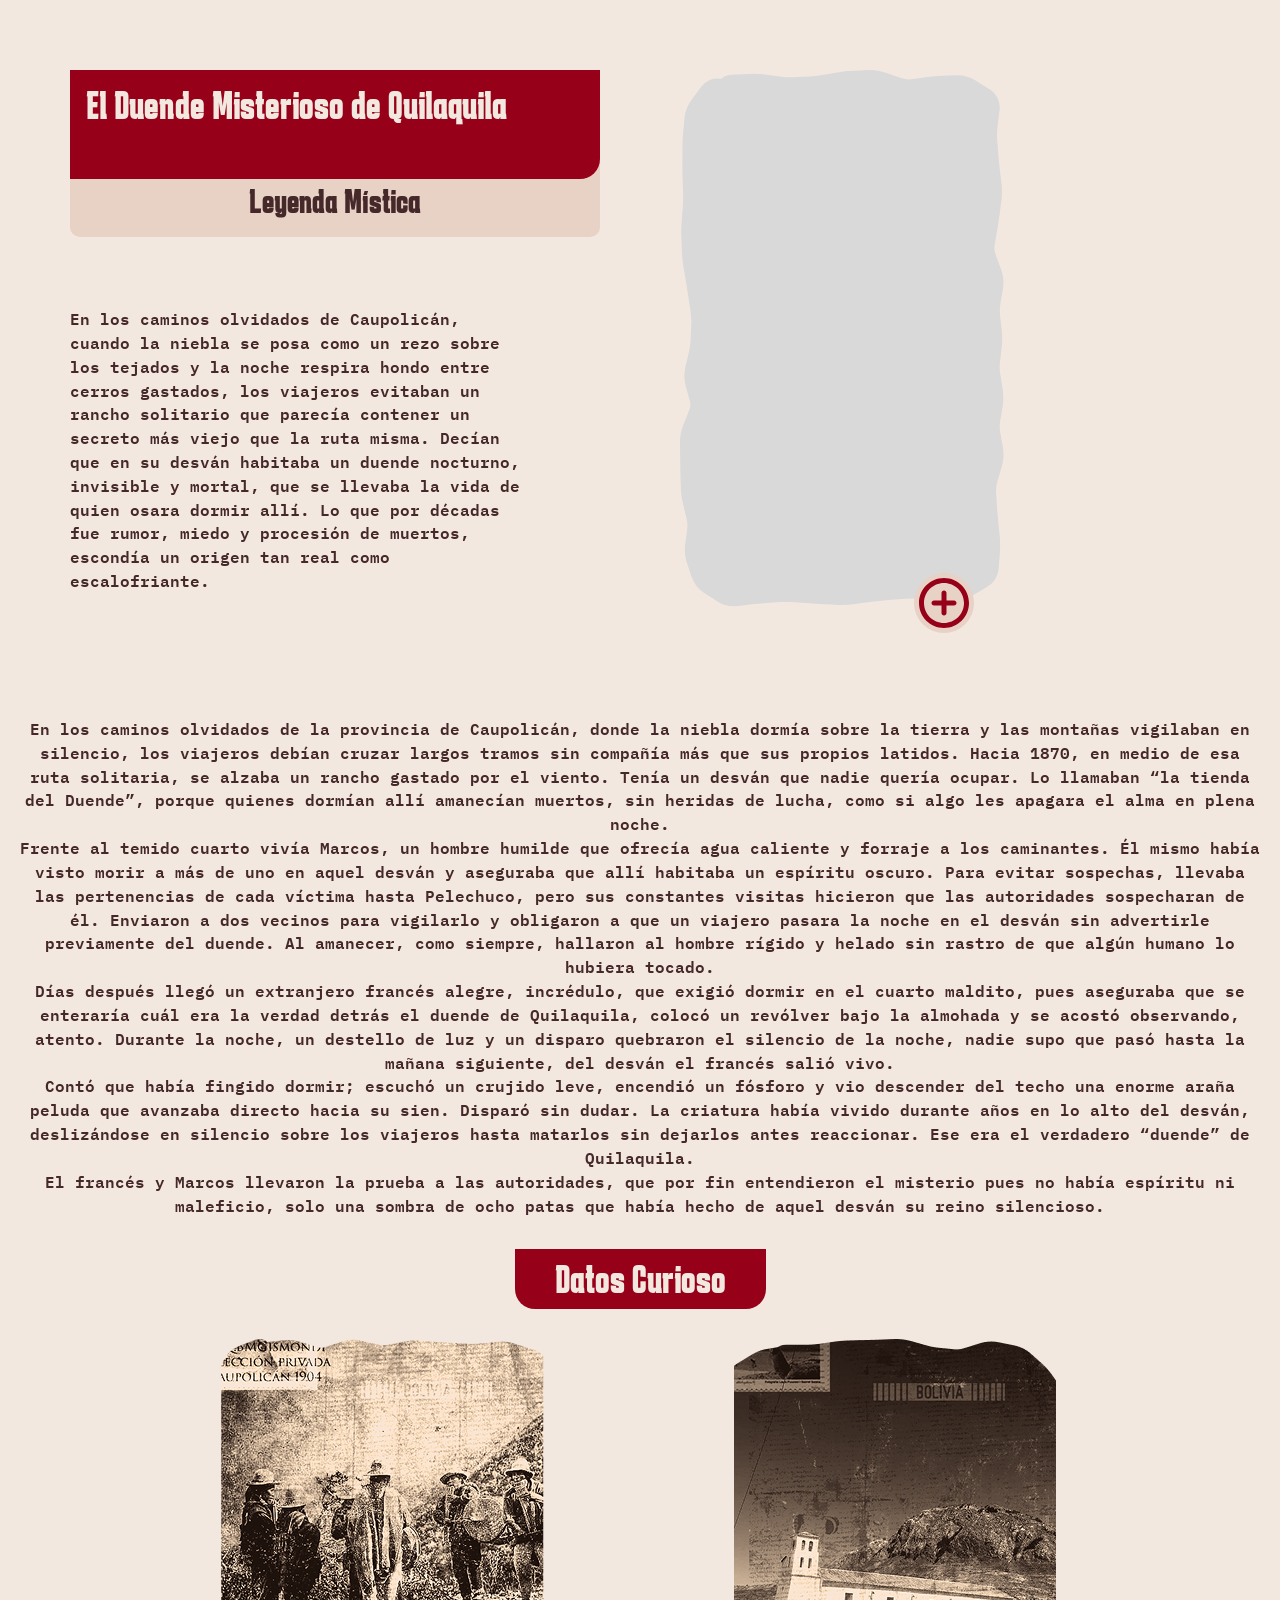
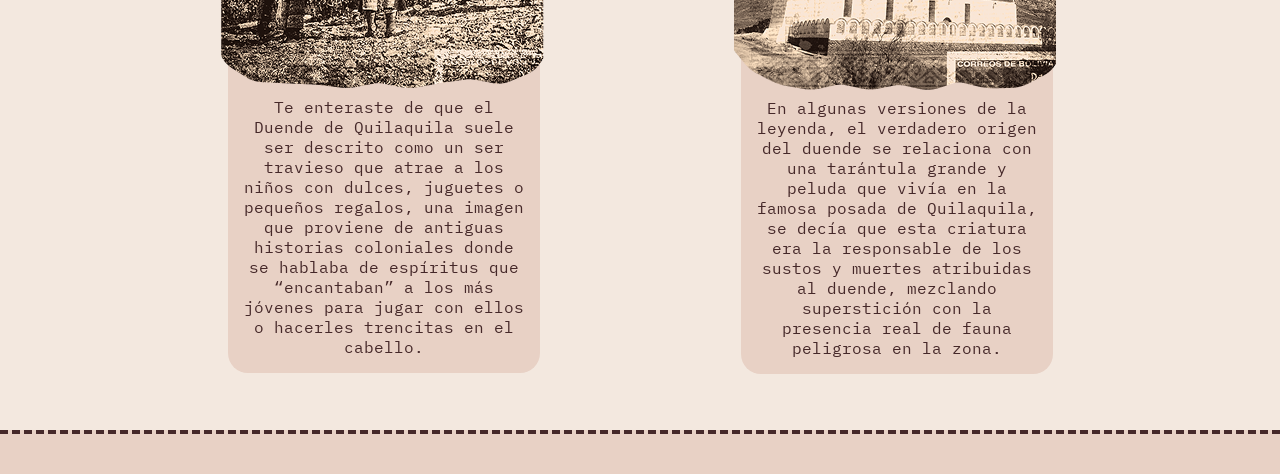
==== commit d77b6394: "avances coleccion" ====
--- a/contenido.html
+++ b/contenido.html
@@ -23,17 +23,20 @@
         <div class="inicio_descripcion">
             <p>En los caminos olvidados de Caupolicán, cuando la niebla se posa como un rezo sobre los tejados y la noche respira hondo entre cerros gastados, los viajeros evitaban un rancho solitario que parecía contener un secreto más viejo que la ruta misma. Decían que en su desván habitaba un duende nocturno, invisible y mortal, que se llevaba la vida de quien osara dormir allí. Lo que por décadas fue rumor, miedo y procesión de muertos, escondía un origen tan real como escalofriante.</p>
         </div>
-        <!--<img class="inicio_imagen" src="" alt="ilustracion">-->
-        <svg class="inicio_imagen" xmlns="http://www.w3.org/2000/svg" width="324" height="537" viewBox="0 0 324 537" fill="none">
+        <div class="ilustracion_agregar">
+          <!--<img class="inicio_imagen" src="" alt="ilustracion">-->
+          <svg class="inicio_imagen" xmlns="http://www.w3.org/2000/svg" width="324" height="537" viewBox="0 0 324 537" fill="none">
             <path d="M15.6562 47.812C15.6562 29.5866 30.4309 14.812 48.6562 14.812H275.656C293.882 14.812 308.656 29.5866 308.656 47.812V489.812C308.656 508.037 293.882 522.812 275.656 522.812H48.6562C30.4309 522.812 15.6562 508.037 15.6562 489.812V47.812Z" fill="#D9D9D9"/>
             <path d="M92.7563 15.5701L91.4399 25.4831L92.7563 15.5701ZM158.906 12.3002L157.213 2.44467L158.906 12.3002ZM203.006 12.3076L199.668 21.734L203.006 12.3076ZM217.706 17.5135L221.044 8.08713L217.706 17.5135ZM247.106 17.1319L245.765 7.22225L247.106 17.1319ZM290.621 19.1662L295.969 10.7167L290.621 19.1662ZM303.884 27.5617L298.536 36.0112L303.884 27.5617ZM309.562 39.563L319.488 40.7769L319.488 40.7769L309.562 39.563ZM307.653 55.1701L297.727 53.9562L297.727 53.9562L307.653 55.1701ZM307.245 70.3237L317.218 69.5819L317.218 69.5819L307.245 70.3237ZM307.792 77.6737L297.82 78.4155L307.792 77.6737ZM308.339 85.0237L298.366 85.7655L308.339 85.0237ZM309.772 99.7237L299.844 100.921L309.772 99.7237ZM311.486 129.124L321.404 130.4L311.486 129.124ZM309.594 143.824L299.675 142.547L309.594 143.824ZM307.371 158.524L317.224 160.235L307.371 158.524ZM304.818 173.224L294.966 171.513L304.818 173.224ZM306.25 187.924L296.867 191.381L306.25 187.924ZM311.666 202.624L302.283 206.081L311.666 202.624ZM310.143 246.724L300.207 247.857L310.143 246.724ZM311.819 261.424L321.755 260.291L311.819 261.424ZM310.916 283.474L300.986 282.298L310.916 283.474ZM310.046 290.824L319.977 291.999L310.046 290.824ZM310.362 305.524L320.234 303.931L310.362 305.524ZM311.548 312.874L301.675 314.466L311.548 312.874ZM312.711 334.924L322.579 336.546L312.711 334.924ZM310.295 349.624L300.428 348.002L310.295 349.624ZM310.409 364.324L300.567 366.094L310.409 364.324ZM313.053 379.024L322.895 377.253L313.053 379.024ZM312.189 393.724L302.604 390.872L312.189 393.724ZM307.815 408.424L317.4 411.275L307.815 408.424ZM306.115 423.124L296.137 423.784L306.115 423.124ZM307.087 437.824L317.065 437.164L307.087 437.824ZM308.305 452.524L298.354 453.514L308.305 452.524ZM309.768 467.224L299.817 468.214L309.768 467.224ZM309.916 482.103L319.886 482.875L309.916 482.103ZM308.75 497.161L298.78 496.389L308.75 497.161ZM289.479 515.753L284.384 507.148L289.479 515.753ZM276.07 519.234L276.359 509.238L276.07 519.234ZM261.712 518.819L261.423 528.815L261.712 518.819ZM247.183 518.601L247.169 528.601L247.183 518.601ZM239.833 518.591L239.847 508.591L239.833 518.591ZM232.483 518.58L232.497 508.58L232.483 518.58ZM217.783 519.183L218.615 529.149L217.783 519.183ZM210.433 519.797L211.265 529.763L210.433 519.797ZM203.083 520.411L202.251 510.446L203.083 520.411ZM188.383 522.08L186.961 512.182L188.383 522.08ZM173.683 524.191L175.104 534.09L173.683 524.191ZM158.983 524.899L158.51 534.887L158.983 524.899ZM144.283 524.202L144.756 514.213L144.283 524.202ZM129.583 523.295L128.824 533.266L129.583 523.295ZM122.233 522.736L122.991 512.765L122.233 522.736ZM114.883 522.177L114.124 532.148L114.883 522.177ZM85.4829 523.07L86.1402 533.049L85.4829 523.07ZM70.7829 524.424L69.6083 514.493L70.7829 524.424ZM63.4329 525.293L64.6075 535.224L63.4329 525.293ZM56.0829 526.163L57.2575 536.093L56.0829 526.163ZM42.3806 522.872L36.9018 531.237L42.3806 522.872ZM29.676 514.551L35.1548 506.186L29.676 514.551ZM21.0216 503.525L30.5028 500.346L21.0216 503.525ZM18.7194 496.659L9.23818 499.838L18.7194 496.659ZM16.4172 489.793L6.936 492.972L16.4172 489.793ZM17.067 460.877L7.15545 459.55L7.15545 459.55L17.067 460.877ZM16.2821 446.177L26.0044 443.837L16.2821 446.177ZM12.7441 431.477L3.02174 433.817L12.7441 431.477ZM12.8463 357.977L3.55158 354.288L12.8463 357.977ZM18.6806 343.277L27.9753 346.966L18.6806 343.277ZM19.5361 328.577L29.1645 325.876L19.5361 328.577ZM15.4127 313.877L5.78434 316.578L15.4127 313.877ZM15.101 299.177L5.37289 296.861L15.101 299.177ZM18.6009 284.477L28.3289 286.793L18.6009 284.477ZM20.6519 269.777L10.6602 269.368L20.6519 269.777ZM21.254 255.077L11.2624 254.668L21.254 255.077ZM18.3243 225.677L8.42994 227.127L18.3243 225.677ZM15.9915 210.977L6.13436 212.661L15.9915 210.977ZM13.4797 196.277L23.3369 194.593L13.4797 196.277ZM11.9322 181.577L1.94009 181.973L11.9322 181.577ZM28.1708 24.2602L20.17 18.2613L28.1708 24.2602ZM63.3562 14.215L63.762 24.2068L71.112 23.9083L70.7063 13.9165L70.3005 3.92478L62.9505 4.22327L63.3562 14.215ZM70.7063 13.9165L71.112 23.9083C75.4322 23.7329 79.756 23.9315 84.0899 24.507L85.4063 14.5941L86.7226 4.68108C81.2565 3.95522 75.7803 3.70223 70.3005 3.92478L70.7063 13.9165ZM85.4063 14.5941L84.0899 24.507L91.4399 25.4831L92.7563 15.5701L94.0726 5.65709L86.7226 4.68108L85.4063 14.5941ZM92.7563 15.5701L91.4399 25.4831L98.7899 26.4591L100.106 16.5461L101.423 6.63311L94.0726 5.65709L92.7563 15.5701ZM100.106 16.5461L98.7899 26.4591C104.283 27.1885 109.786 27.4204 115.293 27.1521L114.806 17.164L114.32 7.17581C110.026 7.38502 105.73 7.20504 101.423 6.63311L100.106 16.5461ZM114.806 17.164L115.293 27.1521L122.643 26.794L122.156 16.8058L121.67 6.81767L114.32 7.17581L114.806 17.164ZM122.156 16.8058L122.643 26.794L129.993 26.4358L129.506 16.4477L129.02 6.45953L121.67 6.81767L122.156 16.8058ZM129.506 16.4477L129.993 26.4358C135.303 26.1771 140.606 25.5917 145.9 24.682L144.206 14.8264L142.513 4.9709C138.006 5.74528 133.51 6.24075 129.02 6.45953L129.506 16.4477ZM144.206 14.8264L145.9 24.682L153.25 23.4188L151.556 13.5633L149.863 3.70779L142.513 4.9709L144.206 14.8264ZM151.556 13.5633L153.25 23.4188L160.6 22.1557L158.906 12.3002L157.213 2.44467L149.863 3.70779L151.556 13.5633ZM158.906 12.3002L160.6 22.1557C165.095 21.3832 169.581 20.8967 174.059 20.6937L173.606 10.704L173.154 0.71425C167.832 0.955421 162.517 1.53302 157.213 2.44467L158.906 12.3002ZM173.606 10.704L174.059 20.6937L181.409 20.3607L180.956 10.3709L180.504 0.381158L173.154 0.71425L173.606 10.704ZM180.956 10.3709L181.409 20.3607L188.759 20.0276L188.306 10.0378L187.854 0.0480665L180.504 0.381158L180.956 10.3709ZM188.306 10.0378L188.759 20.0276C192.295 19.8673 195.91 20.4031 199.668 21.734L203.006 12.3076L206.344 2.88129C200.303 0.741613 194.117 -0.235806 187.854 0.0480665L188.306 10.0378ZM203.006 12.3076L199.668 21.734L207.018 24.3369L210.356 14.9106L213.694 5.48421L206.344 2.88129L203.006 12.3076ZM210.356 14.9106L207.018 24.3369L214.368 26.9398L217.706 17.5135L221.044 8.08713L213.694 5.48421L210.356 14.9106ZM217.706 17.5135L214.368 26.9398C220.688 29.178 227.19 29.9187 233.748 29.0312L232.406 19.1216L231.065 9.21192C227.822 9.65083 224.524 9.31952 221.044 8.08713L217.706 17.5135ZM232.406 19.1216L233.748 29.0312L241.098 28.0364L239.756 18.1267L238.415 8.21709L231.065 9.21192L232.406 19.1216ZM239.756 18.1267L241.098 28.0364L248.448 27.0415L247.106 17.1319L245.765 7.22225L238.415 8.21709L239.756 18.1267ZM247.106 17.1319L248.448 27.0415C253.035 26.4206 257.63 26.0193 262.235 25.8371L261.84 15.8449L261.444 5.85272C256.204 6.06005 250.978 6.5167 245.765 7.22225L247.106 17.1319ZM261.84 15.8449L262.235 25.8371L269.618 25.5449L269.223 15.5527L268.827 5.56057L261.444 5.85272L261.84 15.8449ZM269.223 15.5527L269.618 25.5449L277.001 25.2528L276.606 15.2606L276.211 5.26842L268.827 5.56057L269.223 15.5527ZM276.606 15.2606L277.001 25.2528C279.768 25.1433 282.453 25.8308 285.273 27.6157L290.621 19.1662L295.969 10.7167C289.947 6.90456 283.289 4.98835 276.211 5.26842L276.606 15.2606ZM290.621 19.1662L285.273 27.6157L291.904 31.8135L297.253 23.364L302.601 14.9145L295.969 10.7167L290.621 19.1662ZM297.253 23.364L291.904 31.8135L298.536 36.0112L303.884 27.5617L309.233 19.1122L302.601 14.9145L297.253 23.364ZM303.884 27.5617L298.536 36.0112C299.004 36.3079 299.264 36.5465 299.398 36.6906C299.525 36.8267 299.565 36.9064 299.58 36.9372C299.594 36.968 299.631 37.0517 299.657 37.2391C299.684 37.4374 299.703 37.7938 299.636 38.3491L309.562 39.563L319.488 40.7769C319.992 36.6493 319.553 32.3878 317.659 28.3847C315.765 24.3805 312.748 21.3374 309.233 19.1122L303.884 27.5617ZM309.562 39.563L299.636 38.3491L298.681 46.1527L308.607 47.3666L318.533 48.5805L319.488 40.7769L309.562 39.563ZM308.607 47.3666L298.681 46.1527L297.727 53.9562L307.653 55.1701L317.579 56.384L318.533 48.5805L308.607 47.3666ZM307.653 55.1701L297.727 53.9562C297.017 59.7646 296.857 65.472 297.273 71.0655L307.245 70.3237L317.218 69.5819C316.905 65.3754 317.017 60.9804 317.579 56.384L307.653 55.1701ZM307.245 70.3237L297.273 71.0655L297.82 78.4155L307.792 77.6737L317.765 76.9319L317.218 69.5819L307.245 70.3237ZM307.792 77.6737L297.82 78.4155L298.366 85.7655L308.339 85.0237L318.311 84.2819L317.765 76.9319L307.792 77.6737ZM308.339 85.0237L298.366 85.7655C298.742 90.8184 299.235 95.8703 299.844 100.921L309.772 99.7237L319.7 98.5263C319.127 93.7771 318.664 89.029 318.311 84.2819L308.339 85.0237ZM309.772 99.7237L299.844 100.921L300.73 108.271L310.659 107.074L320.587 105.876L319.7 98.5263L309.772 99.7237ZM310.659 107.074L300.73 108.271L301.617 115.621L311.545 114.424L321.473 113.226L320.587 105.876L310.659 107.074ZM311.545 114.424L301.617 115.621C302.109 119.698 302.092 123.767 301.567 127.847L311.486 129.124L321.404 130.4C322.14 124.68 322.163 118.949 321.473 113.226L311.545 114.424ZM311.486 129.124L301.567 127.847L300.621 135.197L310.54 136.474L320.458 137.75L321.404 130.4L311.486 129.124ZM310.54 136.474L300.621 135.197L299.675 142.547L309.594 143.824L319.512 145.1L320.458 137.75L310.54 136.474ZM309.594 143.824L299.675 142.547C299.064 147.301 298.345 152.056 297.519 156.813L307.371 158.524L317.224 160.235C318.1 155.191 318.862 150.146 319.512 145.1L309.594 143.824ZM307.371 158.524L297.519 156.813L296.242 164.163L306.095 165.874L315.947 167.585L317.224 160.235L307.371 158.524ZM306.095 165.874L296.242 164.163L294.966 171.513L304.818 173.224L314.671 174.935L315.947 167.585L306.095 165.874ZM304.818 173.224L294.966 171.513C293.798 178.235 294.484 184.915 296.867 191.381L306.25 187.924L315.633 184.467C314.405 181.132 314.136 178.013 314.671 174.935L304.818 173.224ZM306.25 187.924L296.867 191.381L299.575 198.731L308.958 195.274L318.341 191.817L315.633 184.467L306.25 187.924ZM308.958 195.274L299.575 198.731L302.283 206.081L311.666 202.624L321.049 199.167L318.341 191.817L308.958 195.274ZM311.666 202.624L302.283 206.081C303.513 209.419 303.783 212.543 303.252 215.625L313.107 217.324L322.961 219.023C324.12 212.304 323.43 205.628 321.049 199.167L311.666 202.624ZM313.107 217.324L303.252 215.625L301.985 222.975L311.839 224.674L321.694 226.373L322.961 219.023L313.107 217.324ZM311.839 224.674L301.985 222.975L300.717 230.325L310.572 232.024L320.427 233.723L321.694 226.373L311.839 224.674ZM310.572 232.024L300.717 230.325C299.713 236.152 299.54 242.006 300.207 247.857L310.143 246.724L320.078 245.591C319.628 241.642 319.742 237.695 320.427 233.723L310.572 232.024ZM310.143 246.724L300.207 247.857L301.045 255.207L310.981 254.074L320.916 252.941L320.078 245.591L310.143 246.724ZM310.981 254.074L301.045 255.207L301.883 262.557L311.819 261.424L321.755 260.291L320.916 252.941L310.981 254.074ZM311.819 261.424L301.883 262.557C302.354 266.689 302.345 270.814 301.856 274.948L311.787 276.124L321.717 277.299C322.388 271.633 322.401 265.958 321.755 260.291L311.819 261.424ZM311.787 276.124L301.856 274.948L300.986 282.298L310.916 283.474L320.847 284.649L321.717 277.299L311.787 276.124ZM310.916 283.474L300.986 282.298L300.116 289.648L310.046 290.824L319.977 291.999L320.847 284.649L310.916 283.474ZM310.046 290.824L300.116 289.648C299.426 295.475 299.552 301.306 300.489 307.116L310.362 305.524L320.234 303.931C319.59 299.941 319.506 295.973 319.977 291.999L310.046 290.824ZM310.362 305.524L300.489 307.116L301.675 314.466L311.548 312.874L321.42 311.281L320.234 303.931L310.362 305.524ZM311.548 312.874L301.675 314.466L302.861 321.816L312.733 320.224L322.606 318.631L321.42 311.281L311.548 312.874ZM312.733 320.224L302.861 321.816C303.48 325.651 303.474 329.466 302.844 333.302L312.711 334.924L322.579 336.546C323.559 330.582 323.568 324.596 322.606 318.631L312.733 320.224ZM312.711 334.924L302.844 333.302L301.636 340.652L311.503 342.274L321.371 343.896L322.579 336.546L312.711 334.924ZM311.503 342.274L301.636 340.652L300.428 348.002L310.295 349.624L320.163 351.246L321.371 343.896L311.503 342.274ZM310.295 349.624L300.428 348.002C299.437 354.029 299.485 360.076 300.567 366.094L310.409 364.324L320.251 362.553C319.571 358.771 319.543 355.019 320.163 351.246L310.295 349.624ZM310.409 364.324L300.567 366.094L301.889 373.444L311.731 371.674L321.573 369.903L320.251 362.553L310.409 364.324ZM311.731 371.674L301.889 373.444L303.211 380.794L313.053 379.024L322.895 377.253L321.573 369.903L311.731 371.674ZM313.053 379.024L303.211 380.794C303.808 384.112 303.628 387.43 302.604 390.872L312.189 393.724L321.774 396.575C323.665 390.218 324.061 383.735 322.895 377.253L313.053 379.024ZM312.189 393.724L302.604 390.872L300.417 398.222L310.002 401.074L319.587 403.925L321.774 396.575L312.189 393.724ZM310.002 401.074L300.417 398.222L298.231 405.572L307.815 408.424L317.4 411.275L319.587 403.925L310.002 401.074ZM307.815 408.424L298.231 405.572C296.448 411.563 295.731 417.651 296.137 423.784L306.115 423.124L316.093 422.464C315.851 418.797 316.267 415.085 317.4 411.275L307.815 408.424ZM306.115 423.124L296.137 423.784L296.623 431.134L306.601 430.474L316.579 429.814L316.093 422.464L306.115 423.124ZM306.601 430.474L296.623 431.134L297.109 438.484L307.087 437.824L317.065 437.164L316.579 429.814L306.601 430.474ZM307.087 437.824L297.109 438.484C297.44 443.494 297.855 448.504 298.354 453.514L308.305 452.524L318.256 451.533C317.779 446.743 317.382 441.953 317.065 437.164L307.087 437.824ZM308.305 452.524L298.354 453.514L299.085 460.864L309.036 459.874L318.987 458.884L318.256 451.533L308.305 452.524ZM309.036 459.874L299.085 460.864L299.817 468.214L309.768 467.224L319.718 466.234L318.987 458.884L309.036 459.874ZM309.768 467.224L299.817 468.214C300.245 472.515 300.29 476.885 299.946 481.331L309.916 482.103L319.886 482.875C320.319 477.282 320.266 471.732 319.718 466.234L309.768 467.224ZM309.916 482.103L299.946 481.331L299.363 488.86L309.333 489.632L319.303 490.404L319.886 482.875L309.916 482.103ZM309.333 489.632L299.363 488.86L298.78 496.389L308.75 497.161L318.72 497.933L319.303 490.404L309.333 489.632ZM308.75 497.161L298.78 496.389C298.63 498.325 298.051 499.058 296.843 499.773L301.938 508.378L307.032 516.983C314.13 512.781 318.093 506.036 318.72 497.933L308.75 497.161ZM301.938 508.378L296.843 499.773L290.614 503.46L295.708 512.066L300.802 520.671L307.032 516.983L301.938 508.378ZM295.708 512.066L290.614 503.46L284.384 507.148L289.479 515.753L294.573 524.359L300.802 520.671L295.708 512.066ZM289.479 515.753L284.384 507.148C281.845 508.652 279.239 509.321 276.359 509.238L276.07 519.234L275.781 529.23C282.473 529.423 288.807 527.772 294.573 524.359L289.479 515.753ZM276.07 519.234L276.359 509.238L269.18 509.03L268.891 519.026L268.602 529.022L275.781 529.23L276.07 519.234ZM268.891 519.026L269.18 509.03L262.001 508.823L261.712 518.819L261.423 528.815L268.602 529.022L268.891 519.026ZM261.712 518.819L262.001 508.823C257.121 508.682 252.187 508.608 247.197 508.601L247.183 518.601L247.169 528.601C251.979 528.608 256.731 528.679 261.423 528.815L261.712 518.819ZM247.183 518.601L247.197 508.601L239.847 508.591L239.833 518.591L239.819 528.591L247.169 528.601L247.183 518.601ZM239.833 518.591L239.847 508.591L232.497 508.58L232.483 518.58L232.469 528.58L239.819 528.591L239.833 518.591ZM232.483 518.58L232.497 508.58C227.314 508.573 222.131 508.786 216.951 509.218L217.783 519.183L218.615 529.149C223.235 528.763 227.852 528.574 232.469 528.58L232.483 518.58ZM217.783 519.183L216.951 509.218L209.601 509.832L210.433 519.797L211.265 529.763L218.615 529.149L217.783 519.183ZM210.433 519.797L209.601 509.832L202.251 510.446L203.083 520.411L203.915 530.376L211.265 529.763L210.433 519.797ZM203.083 520.411L202.251 510.446C197.152 510.872 192.056 511.45 186.961 512.182L188.383 522.08L189.804 531.979C194.51 531.303 199.213 530.769 203.915 530.376L203.083 520.411ZM188.383 522.08L186.961 512.182L179.611 513.237L181.033 523.136L182.454 533.034L189.804 531.979L188.383 522.08ZM181.033 523.136L179.611 513.237L172.261 514.293L173.683 524.191L175.104 534.09L182.454 533.034L181.033 523.136ZM173.683 524.191L172.261 514.293C167.983 514.907 163.717 515.112 159.456 514.91L158.983 524.899L158.51 534.887C164.048 535.15 169.583 534.883 175.104 534.09L173.683 524.191ZM158.983 524.899L159.456 514.91L152.106 514.562L151.633 524.55L151.16 534.539L158.51 534.887L158.983 524.899ZM151.633 524.55L152.106 514.562L144.756 514.213L144.283 524.202L143.81 534.191L151.16 534.539L151.633 524.55ZM144.283 524.202L144.756 514.213C139.951 513.986 135.147 513.689 130.341 513.324L129.583 523.295L128.824 533.266C133.819 533.646 138.814 533.954 143.81 534.191L144.283 524.202ZM129.583 523.295L130.341 513.324L122.991 512.765L122.233 522.736L121.474 532.707L128.824 533.266L129.583 523.295ZM122.233 522.736L122.991 512.765L115.641 512.206L114.883 522.177L114.124 532.148L121.474 532.707L122.233 522.736ZM114.883 522.177L115.641 512.206C110.27 511.797 104.897 511.77 99.5255 512.124L100.183 522.102L100.84 532.08C105.268 531.789 109.695 531.811 114.124 532.148L114.883 522.177ZM100.183 522.102L99.5255 512.124L92.1755 512.608L92.8329 522.586L93.4902 532.564L100.84 532.08L100.183 522.102ZM92.8329 522.586L92.1755 512.608L84.8255 513.092L85.4829 523.07L86.1402 533.049L93.4902 532.564L92.8329 522.586ZM85.4829 523.07L84.8255 513.092C79.7519 513.426 74.6794 513.893 69.6083 514.493L70.7829 524.424L71.9575 534.355C76.6863 533.795 81.4139 533.36 86.1402 533.049L85.4829 523.07ZM70.7829 524.424L69.6083 514.493L62.2583 515.362L63.4329 525.293L64.6075 535.224L71.9575 534.355L70.7829 524.424ZM63.4329 525.293L62.2583 515.362L54.9083 516.232L56.0829 526.163L57.2575 536.093L64.6075 535.224L63.4329 525.293ZM56.0829 526.163L54.9083 516.232C52.4063 516.528 50.1848 516.029 47.8594 514.506L42.3806 522.872L36.9018 531.237C43.0461 535.261 49.9595 536.957 57.2575 536.093L56.0829 526.163ZM42.3806 522.872L47.8594 514.506L41.5071 510.346L36.0283 518.711L30.5495 527.077L36.9018 531.237L42.3806 522.872ZM36.0283 518.711L41.5071 510.346L35.1548 506.186L29.676 514.551L24.1972 522.917L30.5495 527.077L36.0283 518.711ZM29.676 514.551L35.1548 506.186C32.7005 504.578 31.2872 502.685 30.5028 500.346L21.0216 503.525L11.5404 506.704C13.8255 513.519 18.1819 518.977 24.1972 522.917L29.676 514.551ZM21.0216 503.525L30.5028 500.346L28.2006 493.48L18.7194 496.659L9.23818 499.838L11.5404 506.704L21.0216 503.525ZM18.7194 496.659L28.2006 493.48L25.8984 486.614L16.4172 489.793L6.936 492.972L9.23818 499.838L18.7194 496.659ZM16.4172 489.793L25.8984 486.614C24.8616 483.522 24.5524 480.326 25.0106 476.904L15.099 475.577L5.18746 474.25C4.33366 480.628 4.90332 486.91 6.936 492.972L16.4172 489.793ZM15.099 475.577L25.0106 476.904L25.9946 469.554L16.083 468.227L6.17146 466.9L5.18746 474.25L15.099 475.577ZM16.083 468.227L25.9946 469.554L26.9786 462.204L17.067 460.877L7.15545 459.55L6.17146 466.9L16.083 468.227ZM17.067 460.877L26.9786 462.204C27.8016 456.056 27.4668 449.913 26.0044 443.837L16.2821 446.177L6.55967 448.517C7.45588 452.241 7.64443 455.898 7.15545 459.55L17.067 460.877ZM16.2821 446.177L26.0044 443.837L24.2355 436.487L14.5131 438.827L4.79071 441.167L6.55967 448.517L16.2821 446.177ZM14.5131 438.827L24.2355 436.487L22.4665 429.137L12.7441 431.477L3.02174 433.817L4.79071 441.167L14.5131 438.827ZM12.7441 431.477L22.4665 429.137C21.4468 424.9 20.89 420.698 20.7821 416.519L10.7854 416.777L0.788728 417.035C0.933857 422.656 1.68284 428.254 3.02174 433.817L12.7441 431.477ZM10.7854 416.777L20.7821 416.519L20.5923 409.169L10.5956 409.427L0.598963 409.685L0.788728 417.035L10.7854 416.777ZM10.5956 409.427L20.5923 409.169L20.4025 401.819L10.4059 402.077L0.409199 402.335L0.598963 409.685L10.5956 409.427ZM10.4059 402.077L20.4025 401.819C20.2774 396.972 20.1912 392.126 20.1439 387.279L10.1443 387.377L0.144825 387.475C0.193184 392.428 0.281308 397.382 0.409199 402.335L10.4059 402.077ZM10.1443 387.377L20.1439 387.279L20.0721 379.929L10.0726 380.027L0.0730702 380.125L0.144825 387.475L10.1443 387.377ZM10.0726 380.027L20.0721 379.929L20.0004 372.579L10.0008 372.677L0.00131567 372.775L0.0730702 380.125L10.0726 380.027ZM10.0008 372.677L20.0004 372.579C19.9661 369.071 20.6377 365.454 22.1409 361.666L12.8463 357.977L3.55158 354.288C1.16528 360.3 -0.0601061 366.483 0.00131567 372.775L10.0008 372.677ZM12.8463 357.977L22.1409 361.666L25.0581 354.316L15.7634 350.627L6.46876 346.938L3.55158 354.288L12.8463 357.977ZM15.7634 350.627L25.0581 354.316L27.9753 346.966L18.6806 343.277L9.38594 339.588L6.46876 346.938L15.7634 350.627ZM18.6806 343.277L27.9753 346.966C30.6969 340.109 31.153 332.965 29.1645 325.876L19.5361 328.577L9.90773 331.278C10.6682 333.989 10.5539 336.645 9.38594 339.588L18.6806 343.277ZM19.5361 328.577L29.1645 325.876L27.1028 318.526L17.4744 321.227L7.84603 323.928L9.90773 331.278L19.5361 328.577ZM17.4744 321.227L27.1028 318.526L25.0411 311.176L15.4127 313.877L5.78434 316.578L7.84603 323.928L17.4744 321.227ZM15.4127 313.877L25.0411 311.176C24.1207 307.895 24.0604 304.722 24.829 301.493L15.101 299.177L5.37289 296.861C3.80831 303.432 3.95576 310.059 5.78434 316.578L15.4127 313.877ZM15.101 299.177L24.829 301.493L26.579 294.143L16.8509 291.827L7.12284 289.511L5.37289 296.861L15.101 299.177ZM16.8509 291.827L26.579 294.143L28.3289 286.793L18.6009 284.477L8.87278 282.161L7.12284 289.511L16.8509 291.827ZM18.6009 284.477L28.3289 286.793C29.6405 281.284 30.4158 275.746 30.6435 270.186L20.6519 269.777L10.6602 269.368C10.4866 273.608 9.89449 277.87 8.87278 282.161L18.6009 284.477ZM20.6519 269.777L30.6435 270.186L30.9445 262.836L20.9529 262.427L10.9613 262.018L10.6602 269.368L20.6519 269.777ZM20.9529 262.427L30.9445 262.836L31.2456 255.486L21.254 255.077L11.2624 254.668L10.9613 262.018L20.9529 262.427ZM21.254 255.077L31.2456 255.486C31.472 249.959 31.1797 244.436 30.3725 238.927L20.4781 240.377L10.5838 241.827C11.2125 246.117 11.4374 250.395 11.2624 254.668L21.254 255.077ZM20.4781 240.377L30.3725 238.927L29.2956 231.577L19.4012 233.027L9.50686 234.477L10.5838 241.827L20.4781 240.377ZM19.4012 233.027L29.2956 231.577L28.2187 224.227L18.3243 225.677L8.42994 227.127L9.50686 234.477L19.4012 233.027ZM18.3243 225.677L28.2187 224.227C27.4892 219.249 26.6992 214.27 25.8486 209.293L15.9915 210.977L6.13436 212.661C6.95834 217.484 7.72352 222.305 8.42994 227.127L18.3243 225.677ZM15.9915 210.977L25.8486 209.293L24.5928 201.943L14.7356 203.627L4.87848 205.311L6.13436 212.661L15.9915 210.977ZM14.7356 203.627L24.5928 201.943L23.3369 194.593L13.4797 196.277L3.62259 197.961L4.87848 205.311L14.7356 203.627ZM13.4797 196.277L23.3369 194.593C22.5714 190.113 22.1014 185.643 21.9244 181.181L11.9322 181.577L1.94009 181.973C2.15186 187.311 2.71356 192.641 3.62259 197.961L13.4797 196.277ZM11.9322 181.577L21.9244 181.181L21.6327 173.831L11.6406 174.227L1.64847 174.623L1.94009 181.973L11.9322 181.577ZM11.6406 174.227L21.6327 173.831L21.3411 166.481L11.349 166.877L1.35685 167.273L1.64847 174.623L11.6406 174.227ZM11.349 166.877L21.3411 166.481C21.1621 161.968 21.2454 157.456 21.5913 152.941L11.6205 152.177L1.6497 151.413C1.24477 156.698 1.14705 161.986 1.35685 167.273L11.349 166.877ZM11.6205 152.177L21.5913 152.941L22.1544 145.591L12.1836 144.827L2.21281 144.063L1.6497 151.413L11.6205 152.177ZM12.1836 144.827L22.1544 145.591L22.7175 138.241L12.7467 137.477L2.77592 136.713L2.21281 144.063L12.1836 144.827ZM12.7467 137.477L22.7175 138.241C23.1206 132.98 23.2367 127.716 23.0657 122.452L13.0709 122.777L3.07621 123.102C3.22363 127.638 3.12364 132.174 2.77592 136.713L12.7467 137.477ZM13.0709 122.777L23.0657 122.452L22.8268 115.102L12.8321 115.427L2.83733 115.752L3.07621 123.102L13.0709 122.777ZM12.8321 115.427L22.8268 115.102L22.5879 107.752L12.5932 108.077L2.59845 108.402L2.83733 115.752L12.8321 115.427ZM12.5932 108.077L22.5879 107.752C22.4323 102.965 22.3578 98.1778 22.3644 93.3908L12.3644 93.377L2.36444 93.3632C2.35753 98.3761 2.43553 103.389 2.59845 108.402L12.5932 108.077ZM12.3644 93.377L22.3644 93.3908L22.3746 86.0408L12.3746 86.027L2.37458 86.0132L2.36444 93.3632L12.3644 93.377ZM12.3746 86.027L22.3746 86.0408L22.3847 78.6908L12.3847 78.677L2.38471 78.6632L2.37458 86.0132L12.3746 86.027ZM12.3847 78.677L22.3847 78.6908C22.391 74.088 22.6023 69.4679 23.0194 64.8294L13.0596 63.9339L3.09976 63.0384C2.6305 68.2574 2.39188 73.4659 2.38471 78.6632L12.3847 78.677ZM13.0596 63.9339L23.0194 64.8294L23.6841 57.4363L13.7243 56.5408L3.7645 55.6453L3.09976 63.0384L13.0596 63.9339ZM13.7243 56.5408L23.6841 57.4363L24.3489 50.0432L14.3891 49.1477L4.42923 48.2522L3.7645 55.6453L13.7243 56.5408ZM14.3891 49.1477L24.3489 50.0432C24.6289 46.9285 25.6479 44.2949 27.427 41.922L19.4261 35.9231L11.4253 29.9242C7.37464 35.3267 5.0355 41.5094 4.42923 48.2522L14.3891 49.1477ZM19.4261 35.9231L27.427 41.922L31.7993 36.0906L23.7985 30.0917L15.7977 24.0928L11.4253 29.9242L19.4261 35.9231ZM23.7985 30.0917L31.7993 36.0906L36.1716 30.2591L28.1708 24.2602L20.17 18.2613L15.7977 24.0928L23.7985 30.0917ZM28.1708 24.2602L36.1716 30.2591C36.6801 29.581 37.1108 29.0872 37.4549 28.7383C37.8014 28.3871 38.0156 28.2279 38.085 28.1807C38.1514 28.1354 38.024 28.2342 37.7031 28.3414C37.3643 28.4545 36.8781 28.5531 36.2935 28.5369L36.5714 18.5408L36.8493 8.54462C29.0237 8.32706 23.5146 13.8005 20.17 18.2613L28.1708 24.2602ZM36.5714 18.5408L36.2935 28.5369L40.3218 28.6489L40.5997 18.6527L40.8776 8.65661L36.8493 8.54462L36.5714 18.5408ZM40.5997 18.6527L40.3218 28.6489L44.3501 28.7609L44.628 18.7647L44.9059 8.76859L40.8776 8.65661L40.5997 18.6527ZM44.628 18.7647L44.3501 28.7609C45.8942 28.8038 47.9155 28.7837 49.8393 28.3519C50.7461 28.1484 52.5278 27.6674 54.2952 26.3789C56.3893 24.8524 58.6562 21.9586 58.6562 17.8605H48.6562H38.6562C38.6562 16.2068 39.0888 14.5643 39.9256 13.1099C40.7259 11.719 41.7238 10.7932 42.5137 10.2173C43.9455 9.1736 45.2237 8.89029 45.4591 8.83746C46.0401 8.70704 46.0473 8.80033 44.9059 8.76859L44.628 18.7647ZM48.6562 17.8605H58.6562V16.8444H48.6562H38.6562V17.8605H48.6562ZM48.6562 16.8444H58.6562V15.8282H48.6562H38.6562V16.8444H48.6562ZM48.6562 15.8282H58.6562C58.6562 19.0727 57.101 21.3872 55.8717 22.6268C54.7606 23.7472 53.6715 24.2783 53.2599 24.4658C52.4158 24.8502 51.8949 24.8995 52.2545 24.8352C52.7861 24.7401 54.0699 24.6004 56.412 24.5053L56.0062 14.5135L55.6005 4.52176C53.0426 4.62564 50.6514 4.80454 48.733 5.14766C47.8676 5.30246 46.4279 5.60084 44.9713 6.26414C44.2535 6.59105 42.9347 7.26909 41.6705 8.54392C40.2881 9.93796 38.6562 12.4143 38.6562 15.8282H48.6562ZM56.0062 14.5135L56.412 24.5053L63.762 24.2068L63.3562 14.215L62.9505 4.22327L55.6005 4.52176L56.0062 14.5135Z" fill="#D9D9D9"/>
-        </svg>
-        <a class="btn_agregar"><img class="imag_agregar" src="imagenes/Interfaz/icono_agregar.svg" alt=""></a>
+          </svg>
+          <a class="btn_agregar"><img class="imag_agregar" src="imagenes/Interfaz/icono_agregar.svg" alt=""></a>
+      </div>
+        
       </section>
       <section class="contenido">
         <div class="contenido_texto">
             <article>
-                <h1>La Tienda del Duende de Quilaquila</h1>
+               
 
                 <p>En los caminos olvidados de la provincia de Caupolicán, donde la niebla dormía sobre la tierra y las montañas vigilaban en silencio, los viajeros debían cruzar largos tramos sin compañía más que sus propios latidos. Hacia 1870, en medio de esa ruta solitaria, se alzaba un rancho gastado por el viento. Tenía un desván que nadie quería ocupar. Lo llamaban “la tienda del Duende”, porque quienes dormían allí amanecían muertos, sin heridas de lucha, como si algo les apagara el alma en plena noche.</p>
 
@@ -58,9 +61,9 @@
               <p>Te enteraste de que el Duende de Quilaquila suele ser descrito como un ser travieso que atrae a los niños con dulces, juguetes o pequeños regalos, una imagen que proviene de antiguas historias coloniales donde se hablaba de espíritus que “encantaban” a los más jóvenes para jugar con ellos o hacerles trencitas en el cabello.</p>
             </div>
           </div>
-          <div class="datos_cards_2">
-            <img class="datos_cards_2_imagen" src="imagenes/Interfaz/El Duende Misterioso de QuilaQuila.png" alt="">
-            <div class="datos_cards_2_texto">
+          <div class="datos_cards_2 ">
+            <img class="datos_cards_2_imagen datos_cards_1_imagen" src="imagenes/Interfaz/El Duende Misterioso de QuilaQuila.png" alt="">
+            <div class="datos_cards_2_texto datos_cards_1_texto">
               <p>En algunas versiones de la leyenda, el verdadero origen del duende se relaciona con una tarántula grande y peluda que vivía en la famosa posada de Quilaquila, se decía que esta criatura era la responsable de los sustos y muertes atribuidas al duende, mezclando superstición con la presencia real de fauna peligrosa en la zona.</p>
             </div>
           </div>
--- a/estilos/style.css
+++ b/estilos/style.css
@@ -152,15 +152,15 @@
     font-family: 'IBM Plex Mono';  /*agregar tipografia*/
 }
 
-img{
+/*img{
     display: block;
     width: 100%;
-    /*background-color: var(--color-neo_3);*/
+    /*background-color: var(--color-neo_3);
     min-width: 300px;
     min-height: 300px;
     margin-bottom: var(--padding-1);
     
-}
+}*/
 /* SELECTORES PARA CADA ETIQUETA TIPOGRAFICA*/
 
 /* INICIO MODULARIZACION*/
@@ -974,14 +974,16 @@
   gap: var(--gap-1);
 }
 .inicio_titulo{
-  /*position: relative;
-  z-index: 2;*/
+  position: relative;
+  z-index: 2;
   display: flex;
   padding: 16px;
   background-color: var(--color_5);
   color: var(--color_3);
   border-radius: 0px 0px 20px 20px;
   text-align: center;
+
+
   font-family: Karantina;
   font-size: 33.18px;
   font-style: normal;
@@ -989,16 +991,18 @@
   line-height: normal;
 }
 .inicio_categoria{
-  /*position: relative;
-  z-index: 1;*/
-  display: flex;
-  justify-content: center;
+  position: relative;
+  z-index: 1;
+  display: flex;
+  justify-content: center;
+  display: inline-flex;
   align-items: center;
-  padding: 5px var(--padding_5) 10px var(--padding_5);
+  padding: 20px 16px 0px 16px;
   background-color: var(--color_4);
   color: var(--color_1);
   border-radius: 0px 0px 10px 10px;
   text-align: center;
+  /*margin-top: 0px;*/
   margin-top: -10%;
 
   /* karatina desk h4 */
@@ -1024,38 +1028,202 @@
   z-index: 1;
 }
 .btn_agregar{
-  position: relative;
-  z-index: 2;
+  
+  
   padding: 16px;
   /*position: relative; /*  Permite anclarlo. */
-  
-  /* Posicionamiento en la esquina inferior derecha */
-  /*bottom: 0px; 
+  /*position: relative;
+  /* Posicionamiento en la esquina inferior derecha 
+  bottom: 0px; 
   right: 0px; 
-
- /* width: 60px;
-  height: 60px;*/
-  
-  /*z-index: 2;*/
+  margin-top: -20%;
+  z-index: 2;*/
 }
 .imag_agregar{
   
+  justify-content: right;
   min-width: 60px;
   min-height: 60px;
   flex-shrink: 0;
   aspect-ratio: 1/1;
-}
-.contenido{}
+  background-color: var(--color_4);
+  border-radius: 100%;
+  position: relative;
+  /* Posicionamiento en la esquina inferior derecha */
+  bottom: 0px; 
+  right: 0px; 
+  margin-top: -35%;
+  margin-left: 75%;
+  z-index: 2;
+}
+.contenido{
+  padding: 16px;
+  color: var(--color_1);
+  text-align: center;
+  background-color: var(--color_3);
+
+  font-family: "IBM Plex Mono";
+  font-size: 16px;
+  font-style: normal;
+  font-weight: 600;
+  line-height: 149%; /* 23.84px */
+}
 .contenido_texto{}
-.datos{}
-.datos_titulo{}
-.datos_cards{}
-.datos_cards_1{}
-.datos_cards_1_imagen{}
-.datos_cards_1_texto{}
-.datos_cards_2{}
-.datos_cards_2_imagen{}
+.datos{
+    background-color: var(--color_3);
+  /*align-items: center;*/
+  padding: 16PX;
+
+}
+.datos_titulo{
+  display: flex;
+  justify-content: center;
+  align-items: center;
+  margin: auto;
+  padding: 16px;
+  width: 251px;
+  height: 60px;
+  color: var(--color_3);
+  background-color: var(--color_5);
+  border-radius: 0px 0px 20px 20px;
+  font-family: Karantina;
+  font-size: 33.18px;
+  font-style: normal;
+  font-weight: 400;
+  line-height: normal;
+}
+.datos_cards{
+  
+}
+.datos_cards_1{
+  display: flex;
+  flex-direction: column;
+  padding: 30px 0px 0px 0px;
+}
+.datos_cards_1_imagen{
+  display: block;
+  position: relative;
+  
+  z-index: 2;
+}
+.datos_cards_1_texto{
+  position: relative;
+  z-index: 1;
+  /*top: 0%;
+  left: 0%;*/
+  /*display: flex;
+  flex-direction: column;*/
+  justify-content: center;
+  align-items: center;
+  text-align: center;
+  margin: auto;
+  background-color: var(--color_4);
+  color: var(--color_1);
+  width: 312px;
+  padding: 50px 16px 16px 16px;
+  /*gap: var(--gap-1);*/
+  border-radius: 10px 10px 20px 20px;
+  margin-top: -15%;
+}
+.datos_cards_2{
+  display: flex;
+  flex-direction: column;
+  padding: 30px 0px 0px 0px;
+}
 .datos_cards_2_texto{}
+
+
+@media (min-width: 1200px) {
+  
+  .inicio{
+    display: grid;
+    grid-template-columns: 1fr 1fr;
+    border: none;
+    padding: 70px;
+    column-gap: 80px;
+    
+  }
+  .inicio_titulo{
+    grid-row: 1 / 2;
+    grid-column: 1 / 2;
+    align-items:left;
+    border-radius: 0px 0px 20px 0px;
+  }
+  .inicio_categoria{
+    grid-row: 2 / 3;
+    grid-column: 1/2 ;
+
+  }
+  .inicio_descripcion{
+    grid-row: 3/4;
+    grid-column: 1/2;
+    text-align: left;
+    padding: 50px 80px 0px 0px;
+
+  }
+  .ilustracion_agregar{
+    grid-row: 1/ 4;
+    grid-column: 2 / 3;
+  }
+  .btn_agregar{
+    grid-row: 1/ 4;
+    grid-column: 2 / 3;
+  }
+  .imag_agregar{
+    grid-row: 1/ 4;
+    grid-column: 2 / 3;
+    transform: translate( -300%, 10%);
+  }
+  /*.datos{
+    display: grid;
+    grid-template-columns: 1fr 1fr ;
+    /*grid-template-columns: 1fr 1fr 1fr 1fr 1fr;
+
+    border: none;
+    padding: 70px;
+  }*/
+  .datos_titulo{
+    grid-row: 1 / 2;
+    grid-column: 1 / 6;
+
+    display: flex;
+    justify-content: center;
+    align-items: center;
+    text-align: center;
+    padding: 16px;
+    
+    /*font-family: Karantina;
+    font-size: 60px;
+    font-style: normal;
+    font-weight: 400;
+    line-height: normal;*/
+  }
+  .datos_cards{
+    /*display: grid;
+    grid-template-columns: 1fr 1fr 1fr 1fr 1fr;
+    border: none;
+    /*padding: 0px 100px 0px 100px;*/
+
+    display: grid;
+    /*grid-template-columns: 1fr 1fr ;*/
+    grid-template-columns: 1fr 1fr 1fr 1fr 1fr;
+
+    border: none;
+    padding: 0px 30px 40px 30px;
+  }
+  .datos_cards_1{
+    grid-row: 1 / 2;
+    grid-column: 2/ 3;
+  }
+  .datos_cards_2{
+    grid-row: 1 / 2;
+    grid-column: 4 / 5;
+  }
+  .datos_cards_1_texto{
+    padding: 60px 16px 16px 16px;
+  }
+
+}
 
 /* FIN CONTENIDO LEYENDAS*/
 /*-------------------------------------------*/
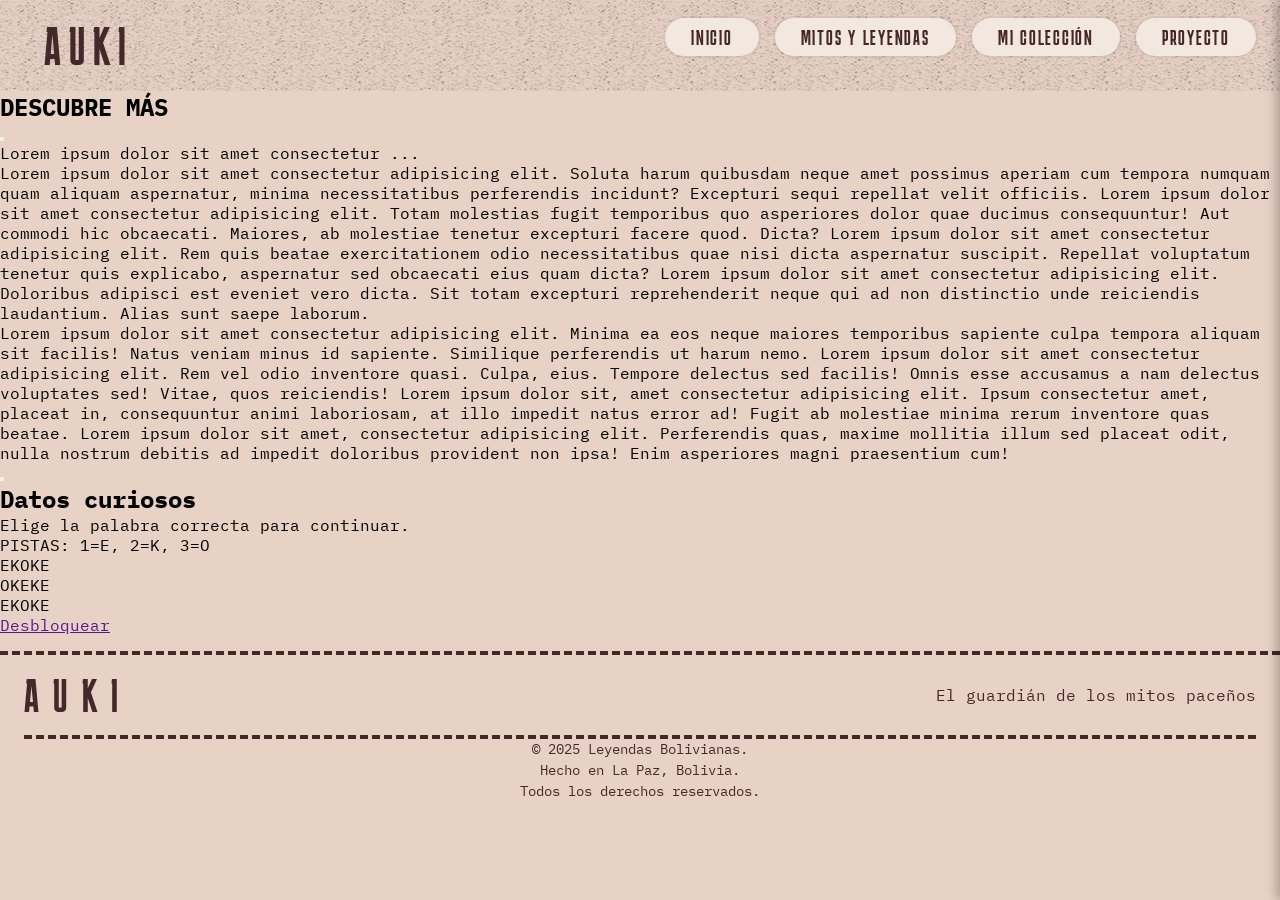
==== commit 31678734: "actualizacion del boton" ====
--- a/contenido.html
+++ b/contenido.html
@@ -9,72 +9,154 @@
 </head>
 <body>
     <header class="header">
+        <div class="header_row">
+            <div class="logo">
+                <h1 class="logo_1">AUKI</h1>
+            </div>
+
+            <!-- NAV DESKTOP: pastillas -->
+            <nav class="menu_nav">
+                <ul class="menu_nav_ul">
+                    <li><a class="boton_menu" href="index.html">INICIO</a></li>
+                    <li><a class="boton_menu" href="leyendas.html">MITOS Y LEYENDAS</a></li>
+                    <li><a class="boton_menu" href="mi_coleccion.html">MI COLECCIÓN</a></li>
+                    <li><a class="boton_menu" href="sobre_el_proyecto.html">PROYECTO</a></li>
+                </ul>
+            </nav>
+
+            <!-- Botón hamburguesa (solo mobile) -->
+            <button id="btn-menu" class="btn_menu_mobile">Menú</button>
+        </div>
+
+        <!-- MENÚ DESPLEGABLE LATERAL (mobile) -->
+        <nav class="menu_desplegable" id="menu-desplegable">
+            <ul class="menu_lista">
+                <li><a href="index.html">INICIO</a></li>
+                <li><a href="leyendas.html">MITOS Y LEYENDAS</a></li>
+                <li><a href="mi_coleccion.html">MI COLECCIÓN</a></li>
+                <li><a href="sobre_el_proyecto.html">PROYECTO</a></li>
+            </ul>
+            <button class="cerrar-menu" id="cerrar-menu">CERRAR</button>
+        </nav>
+    </header>
+    <main>
+        <!--Intro de la leyenda-->
+        <section class="intro_leyenda_1">
+            <!--aquí se crea el contenido 1 de la página-->
+        </section>
+
+        <!--testos y frases de la leyenda-->
+        <!-- AQUI ESTA EL BOTON-->
+        <section class="btn_descubre">
+            <h2>DESCUBRE MÁS</h2>
+            <button class="switch" id="switch"></button>
+        </section>
+
+        <!--cada <p> debe ser generada por el código-->
+        <section class="textos_leyenda_1">
+            
+            <div class="textos_leyenda_1_frase">
+                <p>Lorem ipsum dolor sit amet consectetur ...</p>
+
+                <div class="linea_divisora"></div>
+            </div>
+            
+            <div class="textos_leyenda_1_descripcion">
+                <p>Lorem ipsum dolor sit amet consectetur adipisicing elit. Soluta harum quibusdam neque amet possimus aperiam cum tempora numquam quam aliquam aspernatur, minima necessitatibus perferendis incidunt? Excepturi sequi repellat velit officiis. Lorem ipsum dolor sit amet consectetur adipisicing elit. Totam molestias fugit temporibus quo asperiores dolor quae ducimus consequuntur! Aut commodi hic obcaecati. Maiores, ab molestiae tenetur excepturi facere quod. Dicta? Lorem ipsum dolor sit amet consectetur adipisicing elit. Rem quis beatae exercitationem odio necessitatibus quae nisi dicta aspernatur suscipit. Repellat voluptatum tenetur quis explicabo, aspernatur sed obcaecati eius quam dicta? Lorem ipsum dolor sit amet consectetur adipisicing elit. Doloribus adipisci est eveniet vero dicta. Sit totam excepturi reprehenderit neque qui ad non distinctio unde reiciendis laudantium. Alias sunt saepe laborum.</p>
+                <div class="linea_divisora"></div>
+            </div>
+            <div class="textos_leyenda_1_resumen">
+                <p>Lorem ipsum dolor sit amet consectetur adipisicing elit. Minima ea eos neque maiores temporibus sapiente culpa tempora aliquam sit facilis! Natus veniam minus id sapiente. Similique perferendis ut harum nemo. Lorem ipsum dolor sit amet consectetur adipisicing elit. Rem vel odio inventore quasi. Culpa, eius. Tempore delectus sed facilis! Omnis esse accusamus a nam delectus voluptates sed! Vitae, quos reiciendis! Lorem ipsum dolor sit, amet consectetur adipisicing elit. Ipsum consectetur amet, placeat in, consequuntur animi laboriosam, at illo impedit natus error ad! Fugit ab molestiae minima rerum inventore quas beatae. Lorem ipsum dolor sit amet, consectetur adipisicing elit. Perferendis quas, maxime mollitia illum sed placeat odit, nulla nostrum debitis ad impedit doloribus provident non ipsa! Enim asperiores magni praesentium cum!</p>
+            </div>
+            <div class="textos_leyenda_1_audio">
+                <!--unas cuantas páginas tienen audio y en otras el json dirá null, si dice null esta parte debe desaparecer-->
+                <audio id="music" preload="true">
+                    <source src="http://www.alexkatz.me/codepen/music/interlude.mp3">
+			        <source src="http://www.alexkatz.me/codepen/music/interlude.ogg">
+	            </audio>
+                <div id="audioplayer">
+	                <button id="pButton" class="play"></button>
+                    <div id="timeline">    
+  		                <div id="playhead"></div>
+                    </div>
+                </div>
+            </div>
+        </section>
+
+        <!--seccion datos curiosos-->
+
+        <section class="datos_leyenda_1">
+            <div class="datos_leyenda_1_titulo">
+                <h2 class="datos_leyenda_1_card_1_titulo_principal">Datos curiosos</h2>
+            </div>
+            
+        </section>
+
+        <!--SECCION DE PREGUNTAS,-->
+        <section class="seccion_juego">
+            <div class="preguntas_card">
+                <div class="pregunta_1">
+                    <p>Elige la palabra correcta para continuar.</p>
+                </div>
+                <div class="pistas">
+                    <p>PISTAS: 1=E, 2=K, 3=O</p>
+                </div>
         
-    </header>
+                <div class="linea_divisora_pistas"></div>
 
-    <main>
-      <section class="inicio">
-        <div class="inicio_titulo">
-            <h3 class="">El Duende Misterioso de Quilaquila</h3>
+                <div class="contenedor_opciones">
+                    <div class="opcion_item">
+                        <span class="circulo_selector"></span>
+                        <p>EKOKE</p>
+                    </div>
+                    <div class="opcion_item">
+                        <span class="circulo_selector"></span>
+                        <p>OKEKE</p>
+                    </div>
+                    <div class="opcion_item">
+                        <span class="circulo_selector"></span>
+                        <p>EKOKE</p>
+                    </div>
+                </div>
+            </div>
+        </section>
+
+        <!--SECCION BOTONES DESBLOQUEAR Y ANTERIOR-->
+
+        <section class="botones_leyenda_1">
+            <div class="botones_leyenda_1_siguiente">
+                <a class="btn_desbloquear" href="">Desbloquear</a>
+            </div>
+            <div class="botones_leyenda_1_anterior">
+                
+            </div>
+        </section>
+
+        <script src="funciones/contenido.js"></script>
+    </main>
+    <footer class="footer footer_separator">
+        <div class="footer_top ">
+            <div class="footer_left">
+                <span class="footer_logo_auki">AUKI</span>
+            </div>
+            <div>
+                <p>El guardián de los mitos paceños</p>
+            </div>
         </div>
-        <div class="inicio_categoria">
-            <h4>Leyenda Mística</h4>
+
+
+        <!-- Texto legal en la parte inferior -->
+        <div class="footer_bottom footer_separator">
+            <div class="footer_left_text">
+                <p>© 2025 Leyendas Bolivianas.</p>
+            </div>
+            <div class="footer_center_text">
+                <p>Hecho en La Paz, Bolivia.</p>
+            </div>
+            <div class="footer_right_text">
+                <p>Todos los derechos reservados.</p>
+            </div>
         </div>
-        <div class="inicio_descripcion">
-            <p>En los caminos olvidados de Caupolicán, cuando la niebla se posa como un rezo sobre los tejados y la noche respira hondo entre cerros gastados, los viajeros evitaban un rancho solitario que parecía contener un secreto más viejo que la ruta misma. Decían que en su desván habitaba un duende nocturno, invisible y mortal, que se llevaba la vida de quien osara dormir allí. Lo que por décadas fue rumor, miedo y procesión de muertos, escondía un origen tan real como escalofriante.</p>
-        </div>
-        <div class="ilustracion_agregar">
-          <!--<img class="inicio_imagen" src="" alt="ilustracion">-->
-          <svg class="inicio_imagen" xmlns="http://www.w3.org/2000/svg" width="324" height="537" viewBox="0 0 324 537" fill="none">
-            <path d="M15.6562 47.812C15.6562 29.5866 30.4309 14.812 48.6562 14.812H275.656C293.882 14.812 308.656 29.5866 308.656 47.812V489.812C308.656 508.037 293.882 522.812 275.656 522.812H48.6562C30.4309 522.812 15.6562 508.037 15.6562 489.812V47.812Z" fill="#D9D9D9"/>
-            <path d="M92.7563 15.5701L91.4399 25.4831L92.7563 15.5701ZM158.906 12.3002L157.213 2.44467L158.906 12.3002ZM203.006 12.3076L199.668 21.734L203.006 12.3076ZM217.706 17.5135L221.044 8.08713L217.706 17.5135ZM247.106 17.1319L245.765 7.22225L247.106 17.1319ZM290.621 19.1662L295.969 10.7167L290.621 19.1662ZM303.884 27.5617L298.536 36.0112L303.884 27.5617ZM309.562 39.563L319.488 40.7769L319.488 40.7769L309.562 39.563ZM307.653 55.1701L297.727 53.9562L297.727 53.9562L307.653 55.1701ZM307.245 70.3237L317.218 69.5819L317.218 69.5819L307.245 70.3237ZM307.792 77.6737L297.82 78.4155L307.792 77.6737ZM308.339 85.0237L298.366 85.7655L308.339 85.0237ZM309.772 99.7237L299.844 100.921L309.772 99.7237ZM311.486 129.124L321.404 130.4L311.486 129.124ZM309.594 143.824L299.675 142.547L309.594 143.824ZM307.371 158.524L317.224 160.235L307.371 158.524ZM304.818 173.224L294.966 171.513L304.818 173.224ZM306.25 187.924L296.867 191.381L306.25 187.924ZM311.666 202.624L302.283 206.081L311.666 202.624ZM310.143 246.724L300.207 247.857L310.143 246.724ZM311.819 261.424L321.755 260.291L311.819 261.424ZM310.916 283.474L300.986 282.298L310.916 283.474ZM310.046 290.824L319.977 291.999L310.046 290.824ZM310.362 305.524L320.234 303.931L310.362 305.524ZM311.548 312.874L301.675 314.466L311.548 312.874ZM312.711 334.924L322.579 336.546L312.711 334.924ZM310.295 349.624L300.428 348.002L310.295 349.624ZM310.409 364.324L300.567 366.094L310.409 364.324ZM313.053 379.024L322.895 377.253L313.053 379.024ZM312.189 393.724L302.604 390.872L312.189 393.724ZM307.815 408.424L317.4 411.275L307.815 408.424ZM306.115 423.124L296.137 423.784L306.115 423.124ZM307.087 437.824L317.065 437.164L307.087 437.824ZM308.305 452.524L298.354 453.514L308.305 452.524ZM309.768 467.224L299.817 468.214L309.768 467.224ZM309.916 482.103L319.886 482.875L309.916 482.103ZM308.75 497.161L298.78 496.389L308.75 497.161ZM289.479 515.753L284.384 507.148L289.479 515.753ZM276.07 519.234L276.359 509.238L276.07 519.234ZM261.712 518.819L261.423 528.815L261.712 518.819ZM247.183 518.601L247.169 528.601L247.183 518.601ZM239.833 518.591L239.847 508.591L239.833 518.591ZM232.483 518.58L232.497 508.58L232.483 518.58ZM217.783 519.183L218.615 529.149L217.783 519.183ZM210.433 519.797L211.265 529.763L210.433 519.797ZM203.083 520.411L202.251 510.446L203.083 520.411ZM188.383 522.08L186.961 512.182L188.383 522.08ZM173.683 524.191L175.104 534.09L173.683 524.191ZM158.983 524.899L158.51 534.887L158.983 524.899ZM144.283 524.202L144.756 514.213L144.283 524.202ZM129.583 523.295L128.824 533.266L129.583 523.295ZM122.233 522.736L122.991 512.765L122.233 522.736ZM114.883 522.177L114.124 532.148L114.883 522.177ZM85.4829 523.07L86.1402 533.049L85.4829 523.07ZM70.7829 524.424L69.6083 514.493L70.7829 524.424ZM63.4329 525.293L64.6075 535.224L63.4329 525.293ZM56.0829 526.163L57.2575 536.093L56.0829 526.163ZM42.3806 522.872L36.9018 531.237L42.3806 522.872ZM29.676 514.551L35.1548 506.186L29.676 514.551ZM21.0216 503.525L30.5028 500.346L21.0216 503.525ZM18.7194 496.659L9.23818 499.838L18.7194 496.659ZM16.4172 489.793L6.936 492.972L16.4172 489.793ZM17.067 460.877L7.15545 459.55L7.15545 459.55L17.067 460.877ZM16.2821 446.177L26.0044 443.837L16.2821 446.177ZM12.7441 431.477L3.02174 433.817L12.7441 431.477ZM12.8463 357.977L3.55158 354.288L12.8463 357.977ZM18.6806 343.277L27.9753 346.966L18.6806 343.277ZM19.5361 328.577L29.1645 325.876L19.5361 328.577ZM15.4127 313.877L5.78434 316.578L15.4127 313.877ZM15.101 299.177L5.37289 296.861L15.101 299.177ZM18.6009 284.477L28.3289 286.793L18.6009 284.477ZM20.6519 269.777L10.6602 269.368L20.6519 269.777ZM21.254 255.077L11.2624 254.668L21.254 255.077ZM18.3243 225.677L8.42994 227.127L18.3243 225.677ZM15.9915 210.977L6.13436 212.661L15.9915 210.977ZM13.4797 196.277L23.3369 194.593L13.4797 196.277ZM11.9322 181.577L1.94009 181.973L11.9322 181.577ZM28.1708 24.2602L20.17 18.2613L28.1708 24.2602ZM63.3562 14.215L63.762 24.2068L71.112 23.9083L70.7063 13.9165L70.3005 3.92478L62.9505 4.22327L63.3562 14.215ZM70.7063 13.9165L71.112 23.9083C75.4322 23.7329 79.756 23.9315 84.0899 24.507L85.4063 14.5941L86.7226 4.68108C81.2565 3.95522 75.7803 3.70223 70.3005 3.92478L70.7063 13.9165ZM85.4063 14.5941L84.0899 24.507L91.4399 25.4831L92.7563 15.5701L94.0726 5.65709L86.7226 4.68108L85.4063 14.5941ZM92.7563 15.5701L91.4399 25.4831L98.7899 26.4591L100.106 16.5461L101.423 6.63311L94.0726 5.65709L92.7563 15.5701ZM100.106 16.5461L98.7899 26.4591C104.283 27.1885 109.786 27.4204 115.293 27.1521L114.806 17.164L114.32 7.17581C110.026 7.38502 105.73 7.20504 101.423 6.63311L100.106 16.5461ZM114.806 17.164L115.293 27.1521L122.643 26.794L122.156 16.8058L121.67 6.81767L114.32 7.17581L114.806 17.164ZM122.156 16.8058L122.643 26.794L129.993 26.4358L129.506 16.4477L129.02 6.45953L121.67 6.81767L122.156 16.8058ZM129.506 16.4477L129.993 26.4358C135.303 26.1771 140.606 25.5917 145.9 24.682L144.206 14.8264L142.513 4.9709C138.006 5.74528 133.51 6.24075 129.02 6.45953L129.506 16.4477ZM144.206 14.8264L145.9 24.682L153.25 23.4188L151.556 13.5633L149.863 3.70779L142.513 4.9709L144.206 14.8264ZM151.556 13.5633L153.25 23.4188L160.6 22.1557L158.906 12.3002L157.213 2.44467L149.863 3.70779L151.556 13.5633ZM158.906 12.3002L160.6 22.1557C165.095 21.3832 169.581 20.8967 174.059 20.6937L173.606 10.704L173.154 0.71425C167.832 0.955421 162.517 1.53302 157.213 2.44467L158.906 12.3002ZM173.606 10.704L174.059 20.6937L181.409 20.3607L180.956 10.3709L180.504 0.381158L173.154 0.71425L173.606 10.704ZM180.956 10.3709L181.409 20.3607L188.759 20.0276L188.306 10.0378L187.854 0.0480665L180.504 0.381158L180.956 10.3709ZM188.306 10.0378L188.759 20.0276C192.295 19.8673 195.91 20.4031 199.668 21.734L203.006 12.3076L206.344 2.88129C200.303 0.741613 194.117 -0.235806 187.854 0.0480665L188.306 10.0378ZM203.006 12.3076L199.668 21.734L207.018 24.3369L210.356 14.9106L213.694 5.48421L206.344 2.88129L203.006 12.3076ZM210.356 14.9106L207.018 24.3369L214.368 26.9398L217.706 17.5135L221.044 8.08713L213.694 5.48421L210.356 14.9106ZM217.706 17.5135L214.368 26.9398C220.688 29.178 227.19 29.9187 233.748 29.0312L232.406 19.1216L231.065 9.21192C227.822 9.65083 224.524 9.31952 221.044 8.08713L217.706 17.5135ZM232.406 19.1216L233.748 29.0312L241.098 28.0364L239.756 18.1267L238.415 8.21709L231.065 9.21192L232.406 19.1216ZM239.756 18.1267L241.098 28.0364L248.448 27.0415L247.106 17.1319L245.765 7.22225L238.415 8.21709L239.756 18.1267ZM247.106 17.1319L248.448 27.0415C253.035 26.4206 257.63 26.0193 262.235 25.8371L261.84 15.8449L261.444 5.85272C256.204 6.06005 250.978 6.5167 245.765 7.22225L247.106 17.1319ZM261.84 15.8449L262.235 25.8371L269.618 25.5449L269.223 15.5527L268.827 5.56057L261.444 5.85272L261.84 15.8449ZM269.223 15.5527L269.618 25.5449L277.001 25.2528L276.606 15.2606L276.211 5.26842L268.827 5.56057L269.223 15.5527ZM276.606 15.2606L277.001 25.2528C279.768 25.1433 282.453 25.8308 285.273 27.6157L290.621 19.1662L295.969 10.7167C289.947 6.90456 283.289 4.98835 276.211 5.26842L276.606 15.2606ZM290.621 19.1662L285.273 27.6157L291.904 31.8135L297.253 23.364L302.601 14.9145L295.969 10.7167L290.621 19.1662ZM297.253 23.364L291.904 31.8135L298.536 36.0112L303.884 27.5617L309.233 19.1122L302.601 14.9145L297.253 23.364ZM303.884 27.5617L298.536 36.0112C299.004 36.3079 299.264 36.5465 299.398 36.6906C299.525 36.8267 299.565 36.9064 299.58 36.9372C299.594 36.968 299.631 37.0517 299.657 37.2391C299.684 37.4374 299.703 37.7938 299.636 38.3491L309.562 39.563L319.488 40.7769C319.992 36.6493 319.553 32.3878 317.659 28.3847C315.765 24.3805 312.748 21.3374 309.233 19.1122L303.884 27.5617ZM309.562 39.563L299.636 38.3491L298.681 46.1527L308.607 47.3666L318.533 48.5805L319.488 40.7769L309.562 39.563ZM308.607 47.3666L298.681 46.1527L297.727 53.9562L307.653 55.1701L317.579 56.384L318.533 48.5805L308.607 47.3666ZM307.653 55.1701L297.727 53.9562C297.017 59.7646 296.857 65.472 297.273 71.0655L307.245 70.3237L317.218 69.5819C316.905 65.3754 317.017 60.9804 317.579 56.384L307.653 55.1701ZM307.245 70.3237L297.273 71.0655L297.82 78.4155L307.792 77.6737L317.765 76.9319L317.218 69.5819L307.245 70.3237ZM307.792 77.6737L297.82 78.4155L298.366 85.7655L308.339 85.0237L318.311 84.2819L317.765 76.9319L307.792 77.6737ZM308.339 85.0237L298.366 85.7655C298.742 90.8184 299.235 95.8703 299.844 100.921L309.772 99.7237L319.7 98.5263C319.127 93.7771 318.664 89.029 318.311 84.2819L308.339 85.0237ZM309.772 99.7237L299.844 100.921L300.73 108.271L310.659 107.074L320.587 105.876L319.7 98.5263L309.772 99.7237ZM310.659 107.074L300.73 108.271L301.617 115.621L311.545 114.424L321.473 113.226L320.587 105.876L310.659 107.074ZM311.545 114.424L301.617 115.621C302.109 119.698 302.092 123.767 301.567 127.847L311.486 129.124L321.404 130.4C322.14 124.68 322.163 118.949 321.473 113.226L311.545 114.424ZM311.486 129.124L301.567 127.847L300.621 135.197L310.54 136.474L320.458 137.75L321.404 130.4L311.486 129.124ZM310.54 136.474L300.621 135.197L299.675 142.547L309.594 143.824L319.512 145.1L320.458 137.75L310.54 136.474ZM309.594 143.824L299.675 142.547C299.064 147.301 298.345 152.056 297.519 156.813L307.371 158.524L317.224 160.235C318.1 155.191 318.862 150.146 319.512 145.1L309.594 143.824ZM307.371 158.524L297.519 156.813L296.242 164.163L306.095 165.874L315.947 167.585L317.224 160.235L307.371 158.524ZM306.095 165.874L296.242 164.163L294.966 171.513L304.818 173.224L314.671 174.935L315.947 167.585L306.095 165.874ZM304.818 173.224L294.966 171.513C293.798 178.235 294.484 184.915 296.867 191.381L306.25 187.924L315.633 184.467C314.405 181.132 314.136 178.013 314.671 174.935L304.818 173.224ZM306.25 187.924L296.867 191.381L299.575 198.731L308.958 195.274L318.341 191.817L315.633 184.467L306.25 187.924ZM308.958 195.274L299.575 198.731L302.283 206.081L311.666 202.624L321.049 199.167L318.341 191.817L308.958 195.274ZM311.666 202.624L302.283 206.081C303.513 209.419 303.783 212.543 303.252 215.625L313.107 217.324L322.961 219.023C324.12 212.304 323.43 205.628 321.049 199.167L311.666 202.624ZM313.107 217.324L303.252 215.625L301.985 222.975L311.839 224.674L321.694 226.373L322.961 219.023L313.107 217.324ZM311.839 224.674L301.985 222.975L300.717 230.325L310.572 232.024L320.427 233.723L321.694 226.373L311.839 224.674ZM310.572 232.024L300.717 230.325C299.713 236.152 299.54 242.006 300.207 247.857L310.143 246.724L320.078 245.591C319.628 241.642 319.742 237.695 320.427 233.723L310.572 232.024ZM310.143 246.724L300.207 247.857L301.045 255.207L310.981 254.074L320.916 252.941L320.078 245.591L310.143 246.724ZM310.981 254.074L301.045 255.207L301.883 262.557L311.819 261.424L321.755 260.291L320.916 252.941L310.981 254.074ZM311.819 261.424L301.883 262.557C302.354 266.689 302.345 270.814 301.856 274.948L311.787 276.124L321.717 277.299C322.388 271.633 322.401 265.958 321.755 260.291L311.819 261.424ZM311.787 276.124L301.856 274.948L300.986 282.298L310.916 283.474L320.847 284.649L321.717 277.299L311.787 276.124ZM310.916 283.474L300.986 282.298L300.116 289.648L310.046 290.824L319.977 291.999L320.847 284.649L310.916 283.474ZM310.046 290.824L300.116 289.648C299.426 295.475 299.552 301.306 300.489 307.116L310.362 305.524L320.234 303.931C319.59 299.941 319.506 295.973 319.977 291.999L310.046 290.824ZM310.362 305.524L300.489 307.116L301.675 314.466L311.548 312.874L321.42 311.281L320.234 303.931L310.362 305.524ZM311.548 312.874L301.675 314.466L302.861 321.816L312.733 320.224L322.606 318.631L321.42 311.281L311.548 312.874ZM312.733 320.224L302.861 321.816C303.48 325.651 303.474 329.466 302.844 333.302L312.711 334.924L322.579 336.546C323.559 330.582 323.568 324.596 322.606 318.631L312.733 320.224ZM312.711 334.924L302.844 333.302L301.636 340.652L311.503 342.274L321.371 343.896L322.579 336.546L312.711 334.924ZM311.503 342.274L301.636 340.652L300.428 348.002L310.295 349.624L320.163 351.246L321.371 343.896L311.503 342.274ZM310.295 349.624L300.428 348.002C299.437 354.029 299.485 360.076 300.567 366.094L310.409 364.324L320.251 362.553C319.571 358.771 319.543 355.019 320.163 351.246L310.295 349.624ZM310.409 364.324L300.567 366.094L301.889 373.444L311.731 371.674L321.573 369.903L320.251 362.553L310.409 364.324ZM311.731 371.674L301.889 373.444L303.211 380.794L313.053 379.024L322.895 377.253L321.573 369.903L311.731 371.674ZM313.053 379.024L303.211 380.794C303.808 384.112 303.628 387.43 302.604 390.872L312.189 393.724L321.774 396.575C323.665 390.218 324.061 383.735 322.895 377.253L313.053 379.024ZM312.189 393.724L302.604 390.872L300.417 398.222L310.002 401.074L319.587 403.925L321.774 396.575L312.189 393.724ZM310.002 401.074L300.417 398.222L298.231 405.572L307.815 408.424L317.4 411.275L319.587 403.925L310.002 401.074ZM307.815 408.424L298.231 405.572C296.448 411.563 295.731 417.651 296.137 423.784L306.115 423.124L316.093 422.464C315.851 418.797 316.267 415.085 317.4 411.275L307.815 408.424ZM306.115 423.124L296.137 423.784L296.623 431.134L306.601 430.474L316.579 429.814L316.093 422.464L306.115 423.124ZM306.601 430.474L296.623 431.134L297.109 438.484L307.087 437.824L317.065 437.164L316.579 429.814L306.601 430.474ZM307.087 437.824L297.109 438.484C297.44 443.494 297.855 448.504 298.354 453.514L308.305 452.524L318.256 451.533C317.779 446.743 317.382 441.953 317.065 437.164L307.087 437.824ZM308.305 452.524L298.354 453.514L299.085 460.864L309.036 459.874L318.987 458.884L318.256 451.533L308.305 452.524ZM309.036 459.874L299.085 460.864L299.817 468.214L309.768 467.224L319.718 466.234L318.987 458.884L309.036 459.874ZM309.768 467.224L299.817 468.214C300.245 472.515 300.29 476.885 299.946 481.331L309.916 482.103L319.886 482.875C320.319 477.282 320.266 471.732 319.718 466.234L309.768 467.224ZM309.916 482.103L299.946 481.331L299.363 488.86L309.333 489.632L319.303 490.404L319.886 482.875L309.916 482.103ZM309.333 489.632L299.363 488.86L298.78 496.389L308.75 497.161L318.72 497.933L319.303 490.404L309.333 489.632ZM308.75 497.161L298.78 496.389C298.63 498.325 298.051 499.058 296.843 499.773L301.938 508.378L307.032 516.983C314.13 512.781 318.093 506.036 318.72 497.933L308.75 497.161ZM301.938 508.378L296.843 499.773L290.614 503.46L295.708 512.066L300.802 520.671L307.032 516.983L301.938 508.378ZM295.708 512.066L290.614 503.46L284.384 507.148L289.479 515.753L294.573 524.359L300.802 520.671L295.708 512.066ZM289.479 515.753L284.384 507.148C281.845 508.652 279.239 509.321 276.359 509.238L276.07 519.234L275.781 529.23C282.473 529.423 288.807 527.772 294.573 524.359L289.479 515.753ZM276.07 519.234L276.359 509.238L269.18 509.03L268.891 519.026L268.602 529.022L275.781 529.23L276.07 519.234ZM268.891 519.026L269.18 509.03L262.001 508.823L261.712 518.819L261.423 528.815L268.602 529.022L268.891 519.026ZM261.712 518.819L262.001 508.823C257.121 508.682 252.187 508.608 247.197 508.601L247.183 518.601L247.169 528.601C251.979 528.608 256.731 528.679 261.423 528.815L261.712 518.819ZM247.183 518.601L247.197 508.601L239.847 508.591L239.833 518.591L239.819 528.591L247.169 528.601L247.183 518.601ZM239.833 518.591L239.847 508.591L232.497 508.58L232.483 518.58L232.469 528.58L239.819 528.591L239.833 518.591ZM232.483 518.58L232.497 508.58C227.314 508.573 222.131 508.786 216.951 509.218L217.783 519.183L218.615 529.149C223.235 528.763 227.852 528.574 232.469 528.58L232.483 518.58ZM217.783 519.183L216.951 509.218L209.601 509.832L210.433 519.797L211.265 529.763L218.615 529.149L217.783 519.183ZM210.433 519.797L209.601 509.832L202.251 510.446L203.083 520.411L203.915 530.376L211.265 529.763L210.433 519.797ZM203.083 520.411L202.251 510.446C197.152 510.872 192.056 511.45 186.961 512.182L188.383 522.08L189.804 531.979C194.51 531.303 199.213 530.769 203.915 530.376L203.083 520.411ZM188.383 522.08L186.961 512.182L179.611 513.237L181.033 523.136L182.454 533.034L189.804 531.979L188.383 522.08ZM181.033 523.136L179.611 513.237L172.261 514.293L173.683 524.191L175.104 534.09L182.454 533.034L181.033 523.136ZM173.683 524.191L172.261 514.293C167.983 514.907 163.717 515.112 159.456 514.91L158.983 524.899L158.51 534.887C164.048 535.15 169.583 534.883 175.104 534.09L173.683 524.191ZM158.983 524.899L159.456 514.91L152.106 514.562L151.633 524.55L151.16 534.539L158.51 534.887L158.983 524.899ZM151.633 524.55L152.106 514.562L144.756 514.213L144.283 524.202L143.81 534.191L151.16 534.539L151.633 524.55ZM144.283 524.202L144.756 514.213C139.951 513.986 135.147 513.689 130.341 513.324L129.583 523.295L128.824 533.266C133.819 533.646 138.814 533.954 143.81 534.191L144.283 524.202ZM129.583 523.295L130.341 513.324L122.991 512.765L122.233 522.736L121.474 532.707L128.824 533.266L129.583 523.295ZM122.233 522.736L122.991 512.765L115.641 512.206L114.883 522.177L114.124 532.148L121.474 532.707L122.233 522.736ZM114.883 522.177L115.641 512.206C110.27 511.797 104.897 511.77 99.5255 512.124L100.183 522.102L100.84 532.08C105.268 531.789 109.695 531.811 114.124 532.148L114.883 522.177ZM100.183 522.102L99.5255 512.124L92.1755 512.608L92.8329 522.586L93.4902 532.564L100.84 532.08L100.183 522.102ZM92.8329 522.586L92.1755 512.608L84.8255 513.092L85.4829 523.07L86.1402 533.049L93.4902 532.564L92.8329 522.586ZM85.4829 523.07L84.8255 513.092C79.7519 513.426 74.6794 513.893 69.6083 514.493L70.7829 524.424L71.9575 534.355C76.6863 533.795 81.4139 533.36 86.1402 533.049L85.4829 523.07ZM70.7829 524.424L69.6083 514.493L62.2583 515.362L63.4329 525.293L64.6075 535.224L71.9575 534.355L70.7829 524.424ZM63.4329 525.293L62.2583 515.362L54.9083 516.232L56.0829 526.163L57.2575 536.093L64.6075 535.224L63.4329 525.293ZM56.0829 526.163L54.9083 516.232C52.4063 516.528 50.1848 516.029 47.8594 514.506L42.3806 522.872L36.9018 531.237C43.0461 535.261 49.9595 536.957 57.2575 536.093L56.0829 526.163ZM42.3806 522.872L47.8594 514.506L41.5071 510.346L36.0283 518.711L30.5495 527.077L36.9018 531.237L42.3806 522.872ZM36.0283 518.711L41.5071 510.346L35.1548 506.186L29.676 514.551L24.1972 522.917L30.5495 527.077L36.0283 518.711ZM29.676 514.551L35.1548 506.186C32.7005 504.578 31.2872 502.685 30.5028 500.346L21.0216 503.525L11.5404 506.704C13.8255 513.519 18.1819 518.977 24.1972 522.917L29.676 514.551ZM21.0216 503.525L30.5028 500.346L28.2006 493.48L18.7194 496.659L9.23818 499.838L11.5404 506.704L21.0216 503.525ZM18.7194 496.659L28.2006 493.48L25.8984 486.614L16.4172 489.793L6.936 492.972L9.23818 499.838L18.7194 496.659ZM16.4172 489.793L25.8984 486.614C24.8616 483.522 24.5524 480.326 25.0106 476.904L15.099 475.577L5.18746 474.25C4.33366 480.628 4.90332 486.91 6.936 492.972L16.4172 489.793ZM15.099 475.577L25.0106 476.904L25.9946 469.554L16.083 468.227L6.17146 466.9L5.18746 474.25L15.099 475.577ZM16.083 468.227L25.9946 469.554L26.9786 462.204L17.067 460.877L7.15545 459.55L6.17146 466.9L16.083 468.227ZM17.067 460.877L26.9786 462.204C27.8016 456.056 27.4668 449.913 26.0044 443.837L16.2821 446.177L6.55967 448.517C7.45588 452.241 7.64443 455.898 7.15545 459.55L17.067 460.877ZM16.2821 446.177L26.0044 443.837L24.2355 436.487L14.5131 438.827L4.79071 441.167L6.55967 448.517L16.2821 446.177ZM14.5131 438.827L24.2355 436.487L22.4665 429.137L12.7441 431.477L3.02174 433.817L4.79071 441.167L14.5131 438.827ZM12.7441 431.477L22.4665 429.137C21.4468 424.9 20.89 420.698 20.7821 416.519L10.7854 416.777L0.788728 417.035C0.933857 422.656 1.68284 428.254 3.02174 433.817L12.7441 431.477ZM10.7854 416.777L20.7821 416.519L20.5923 409.169L10.5956 409.427L0.598963 409.685L0.788728 417.035L10.7854 416.777ZM10.5956 409.427L20.5923 409.169L20.4025 401.819L10.4059 402.077L0.409199 402.335L0.598963 409.685L10.5956 409.427ZM10.4059 402.077L20.4025 401.819C20.2774 396.972 20.1912 392.126 20.1439 387.279L10.1443 387.377L0.144825 387.475C0.193184 392.428 0.281308 397.382 0.409199 402.335L10.4059 402.077ZM10.1443 387.377L20.1439 387.279L20.0721 379.929L10.0726 380.027L0.0730702 380.125L0.144825 387.475L10.1443 387.377ZM10.0726 380.027L20.0721 379.929L20.0004 372.579L10.0008 372.677L0.00131567 372.775L0.0730702 380.125L10.0726 380.027ZM10.0008 372.677L20.0004 372.579C19.9661 369.071 20.6377 365.454 22.1409 361.666L12.8463 357.977L3.55158 354.288C1.16528 360.3 -0.0601061 366.483 0.00131567 372.775L10.0008 372.677ZM12.8463 357.977L22.1409 361.666L25.0581 354.316L15.7634 350.627L6.46876 346.938L3.55158 354.288L12.8463 357.977ZM15.7634 350.627L25.0581 354.316L27.9753 346.966L18.6806 343.277L9.38594 339.588L6.46876 346.938L15.7634 350.627ZM18.6806 343.277L27.9753 346.966C30.6969 340.109 31.153 332.965 29.1645 325.876L19.5361 328.577L9.90773 331.278C10.6682 333.989 10.5539 336.645 9.38594 339.588L18.6806 343.277ZM19.5361 328.577L29.1645 325.876L27.1028 318.526L17.4744 321.227L7.84603 323.928L9.90773 331.278L19.5361 328.577ZM17.4744 321.227L27.1028 318.526L25.0411 311.176L15.4127 313.877L5.78434 316.578L7.84603 323.928L17.4744 321.227ZM15.4127 313.877L25.0411 311.176C24.1207 307.895 24.0604 304.722 24.829 301.493L15.101 299.177L5.37289 296.861C3.80831 303.432 3.95576 310.059 5.78434 316.578L15.4127 313.877ZM15.101 299.177L24.829 301.493L26.579 294.143L16.8509 291.827L7.12284 289.511L5.37289 296.861L15.101 299.177ZM16.8509 291.827L26.579 294.143L28.3289 286.793L18.6009 284.477L8.87278 282.161L7.12284 289.511L16.8509 291.827ZM18.6009 284.477L28.3289 286.793C29.6405 281.284 30.4158 275.746 30.6435 270.186L20.6519 269.777L10.6602 269.368C10.4866 273.608 9.89449 277.87 8.87278 282.161L18.6009 284.477ZM20.6519 269.777L30.6435 270.186L30.9445 262.836L20.9529 262.427L10.9613 262.018L10.6602 269.368L20.6519 269.777ZM20.9529 262.427L30.9445 262.836L31.2456 255.486L21.254 255.077L11.2624 254.668L10.9613 262.018L20.9529 262.427ZM21.254 255.077L31.2456 255.486C31.472 249.959 31.1797 244.436 30.3725 238.927L20.4781 240.377L10.5838 241.827C11.2125 246.117 11.4374 250.395 11.2624 254.668L21.254 255.077ZM20.4781 240.377L30.3725 238.927L29.2956 231.577L19.4012 233.027L9.50686 234.477L10.5838 241.827L20.4781 240.377ZM19.4012 233.027L29.2956 231.577L28.2187 224.227L18.3243 225.677L8.42994 227.127L9.50686 234.477L19.4012 233.027ZM18.3243 225.677L28.2187 224.227C27.4892 219.249 26.6992 214.27 25.8486 209.293L15.9915 210.977L6.13436 212.661C6.95834 217.484 7.72352 222.305 8.42994 227.127L18.3243 225.677ZM15.9915 210.977L25.8486 209.293L24.5928 201.943L14.7356 203.627L4.87848 205.311L6.13436 212.661L15.9915 210.977ZM14.7356 203.627L24.5928 201.943L23.3369 194.593L13.4797 196.277L3.62259 197.961L4.87848 205.311L14.7356 203.627ZM13.4797 196.277L23.3369 194.593C22.5714 190.113 22.1014 185.643 21.9244 181.181L11.9322 181.577L1.94009 181.973C2.15186 187.311 2.71356 192.641 3.62259 197.961L13.4797 196.277ZM11.9322 181.577L21.9244 181.181L21.6327 173.831L11.6406 174.227L1.64847 174.623L1.94009 181.973L11.9322 181.577ZM11.6406 174.227L21.6327 173.831L21.3411 166.481L11.349 166.877L1.35685 167.273L1.64847 174.623L11.6406 174.227ZM11.349 166.877L21.3411 166.481C21.1621 161.968 21.2454 157.456 21.5913 152.941L11.6205 152.177L1.6497 151.413C1.24477 156.698 1.14705 161.986 1.35685 167.273L11.349 166.877ZM11.6205 152.177L21.5913 152.941L22.1544 145.591L12.1836 144.827L2.21281 144.063L1.6497 151.413L11.6205 152.177ZM12.1836 144.827L22.1544 145.591L22.7175 138.241L12.7467 137.477L2.77592 136.713L2.21281 144.063L12.1836 144.827ZM12.7467 137.477L22.7175 138.241C23.1206 132.98 23.2367 127.716 23.0657 122.452L13.0709 122.777L3.07621 123.102C3.22363 127.638 3.12364 132.174 2.77592 136.713L12.7467 137.477ZM13.0709 122.777L23.0657 122.452L22.8268 115.102L12.8321 115.427L2.83733 115.752L3.07621 123.102L13.0709 122.777ZM12.8321 115.427L22.8268 115.102L22.5879 107.752L12.5932 108.077L2.59845 108.402L2.83733 115.752L12.8321 115.427ZM12.5932 108.077L22.5879 107.752C22.4323 102.965 22.3578 98.1778 22.3644 93.3908L12.3644 93.377L2.36444 93.3632C2.35753 98.3761 2.43553 103.389 2.59845 108.402L12.5932 108.077ZM12.3644 93.377L22.3644 93.3908L22.3746 86.0408L12.3746 86.027L2.37458 86.0132L2.36444 93.3632L12.3644 93.377ZM12.3746 86.027L22.3746 86.0408L22.3847 78.6908L12.3847 78.677L2.38471 78.6632L2.37458 86.0132L12.3746 86.027ZM12.3847 78.677L22.3847 78.6908C22.391 74.088 22.6023 69.4679 23.0194 64.8294L13.0596 63.9339L3.09976 63.0384C2.6305 68.2574 2.39188 73.4659 2.38471 78.6632L12.3847 78.677ZM13.0596 63.9339L23.0194 64.8294L23.6841 57.4363L13.7243 56.5408L3.7645 55.6453L3.09976 63.0384L13.0596 63.9339ZM13.7243 56.5408L23.6841 57.4363L24.3489 50.0432L14.3891 49.1477L4.42923 48.2522L3.7645 55.6453L13.7243 56.5408ZM14.3891 49.1477L24.3489 50.0432C24.6289 46.9285 25.6479 44.2949 27.427 41.922L19.4261 35.9231L11.4253 29.9242C7.37464 35.3267 5.0355 41.5094 4.42923 48.2522L14.3891 49.1477ZM19.4261 35.9231L27.427 41.922L31.7993 36.0906L23.7985 30.0917L15.7977 24.0928L11.4253 29.9242L19.4261 35.9231ZM23.7985 30.0917L31.7993 36.0906L36.1716 30.2591L28.1708 24.2602L20.17 18.2613L15.7977 24.0928L23.7985 30.0917ZM28.1708 24.2602L36.1716 30.2591C36.6801 29.581 37.1108 29.0872 37.4549 28.7383C37.8014 28.3871 38.0156 28.2279 38.085 28.1807C38.1514 28.1354 38.024 28.2342 37.7031 28.3414C37.3643 28.4545 36.8781 28.5531 36.2935 28.5369L36.5714 18.5408L36.8493 8.54462C29.0237 8.32706 23.5146 13.8005 20.17 18.2613L28.1708 24.2602ZM36.5714 18.5408L36.2935 28.5369L40.3218 28.6489L40.5997 18.6527L40.8776 8.65661L36.8493 8.54462L36.5714 18.5408ZM40.5997 18.6527L40.3218 28.6489L44.3501 28.7609L44.628 18.7647L44.9059 8.76859L40.8776 8.65661L40.5997 18.6527ZM44.628 18.7647L44.3501 28.7609C45.8942 28.8038 47.9155 28.7837 49.8393 28.3519C50.7461 28.1484 52.5278 27.6674 54.2952 26.3789C56.3893 24.8524 58.6562 21.9586 58.6562 17.8605H48.6562H38.6562C38.6562 16.2068 39.0888 14.5643 39.9256 13.1099C40.7259 11.719 41.7238 10.7932 42.5137 10.2173C43.9455 9.1736 45.2237 8.89029 45.4591 8.83746C46.0401 8.70704 46.0473 8.80033 44.9059 8.76859L44.628 18.7647ZM48.6562 17.8605H58.6562V16.8444H48.6562H38.6562V17.8605H48.6562ZM48.6562 16.8444H58.6562V15.8282H48.6562H38.6562V16.8444H48.6562ZM48.6562 15.8282H58.6562C58.6562 19.0727 57.101 21.3872 55.8717 22.6268C54.7606 23.7472 53.6715 24.2783 53.2599 24.4658C52.4158 24.8502 51.8949 24.8995 52.2545 24.8352C52.7861 24.7401 54.0699 24.6004 56.412 24.5053L56.0062 14.5135L55.6005 4.52176C53.0426 4.62564 50.6514 4.80454 48.733 5.14766C47.8676 5.30246 46.4279 5.60084 44.9713 6.26414C44.2535 6.59105 42.9347 7.26909 41.6705 8.54392C40.2881 9.93796 38.6562 12.4143 38.6562 15.8282H48.6562ZM56.0062 14.5135L56.412 24.5053L63.762 24.2068L63.3562 14.215L62.9505 4.22327L55.6005 4.52176L56.0062 14.5135Z" fill="#D9D9D9"/>
-          </svg>
-          <a class="btn_agregar"><img class="imag_agregar" src="imagenes/Interfaz/icono_agregar.svg" alt=""></a>
-      </div>
-        
-      </section>
-      <section class="contenido">
-        <div class="contenido_texto">
-            <article>
-               
-
-                <p>En los caminos olvidados de la provincia de Caupolicán, donde la niebla dormía sobre la tierra y las montañas vigilaban en silencio, los viajeros debían cruzar largos tramos sin compañía más que sus propios latidos. Hacia 1870, en medio de esa ruta solitaria, se alzaba un rancho gastado por el viento. Tenía un desván que nadie quería ocupar. Lo llamaban “la tienda del Duende”, porque quienes dormían allí amanecían muertos, sin heridas de lucha, como si algo les apagara el alma en plena noche.</p>
-
-                <p>Frente al temido cuarto vivía Marcos, un hombre humilde que ofrecía agua caliente y forraje a los caminantes. Él mismo había visto morir a más de uno en aquel desván y aseguraba que allí habitaba un espíritu oscuro. Para evitar sospechas, llevaba las pertenencias de cada víctima hasta Pelechuco, pero sus constantes visitas hicieron que las autoridades sospecharan de él. Enviaron a dos vecinos para vigilarlo y obligaron a que un viajero pasara la noche en el desván sin advertirle previamente del duende. Al amanecer, como siempre, hallaron al hombre rígido y helado sin rastro de que algún humano lo hubiera tocado.</p>
-
-                <p>Días después llegó un extranjero francés alegre, incrédulo, que exigió dormir en el cuarto maldito, pues aseguraba que se enteraría cuál era la verdad detrás el duende de Quilaquila, colocó un revólver bajo la almohada y se acostó observando, atento. Durante la noche, un destello de luz y un disparo quebraron el silencio de la noche, nadie supo que pasó hasta la mañana siguiente, del desván el francés salió vivo.</p>
-
-                <p>Contó que había fingido dormir; escuchó un crujido leve, encendió un fósforo y vio descender del techo una enorme araña peluda que avanzaba directo hacia su sien. Disparó sin dudar. La criatura había vivido durante años en lo alto del desván, deslizándose en silencio sobre los viajeros hasta matarlos sin dejarlos antes reaccionar. Ese era el verdadero “duende” de Quilaquila.</p>
-
-                <p>El francés y Marcos llevaron la prueba a las autoridades, que por fin entendieron el misterio pues no había espíritu ni maleficio, solo una sombra de ocho patas que había hecho de aquel desván su reino silencioso.</p>
-            </article>
-        </div>
-      </section>
-      <section class="datos">
-        <div class="datos_titulo">
-            <h3>Datos Curioso</h3>
-        </div>
-        <div class="datos_cards">
-          <div class="datos_cards_1">
-            <img class="datos_cards_1_imagen" src="imagenes/Interfaz/Caupolicán 1.png" alt="">
-            <div class="datos_cards_1_texto">
-              <p>Te enteraste de que el Duende de Quilaquila suele ser descrito como un ser travieso que atrae a los niños con dulces, juguetes o pequeños regalos, una imagen que proviene de antiguas historias coloniales donde se hablaba de espíritus que “encantaban” a los más jóvenes para jugar con ellos o hacerles trencitas en el cabello.</p>
-            </div>
-          </div>
-          <div class="datos_cards_2 ">
-            <img class="datos_cards_2_imagen datos_cards_1_imagen" src="imagenes/Interfaz/El Duende Misterioso de QuilaQuila.png" alt="">
-            <div class="datos_cards_2_texto datos_cards_1_texto">
-              <p>En algunas versiones de la leyenda, el verdadero origen del duende se relaciona con una tarántula grande y peluda que vivía en la famosa posada de Quilaquila, se decía que esta criatura era la responsable de los sustos y muertes atribuidas al duende, mezclando superstición con la presencia real de fauna peligrosa en la zona.</p>
-            </div>
-          </div>
-        </div>
-        
-      </section>
-    </main>
-
-    <footer class="footer">
-       
-    </footer>
-
+    </footer> 
 </body>
 </html>
--- a/estilos/style.css
+++ b/estilos/style.css
@@ -152,15 +152,15 @@
     font-family: 'IBM Plex Mono';  /*agregar tipografia*/
 }
 
-/*img{
+img{
     display: block;
     width: 100%;
-    /*background-color: var(--color-neo_3);
+    /*background-color: var(--color-neo_3);*/
     min-width: 300px;
     min-height: 300px;
     margin-bottom: var(--padding-1);
     
-}*/
+}
 /* SELECTORES PARA CADA ETIQUETA TIPOGRAFICA*/
 
 /* INICIO MODULARIZACION*/
@@ -589,11 +589,11 @@
   align-items: center;
   text-align: center;
   background-color: var(--color_5);
-  padding: 20px 16px 30px 16px;
+  padding: 40px 16px 65px 16px;
   gap: var(--gap-1);
   color: var(--color_3);
   border-radius: 20px 20px 0px 0px;
-  margin-bottom: -10%;
+  margin-bottom: -15%;
   
   /*position: relative;
   top: 10%;                     /* lo pone arriba del svg, ajusta según necesites 
@@ -644,7 +644,28 @@
   
 }
 .btn-mistico_1{
-  
+  padding: 16px;
+  text-decoration: none;
+  background-color: var(--color_5);
+  color: var(--color_4);
+  border-radius: 0px 10px 10px 10px;
+  font-family: "IBM Plex Mono";
+  font-size: 19.2px;
+  font-style: normal;
+  font-weight: 700;
+  line-height: normal;
+}
+.btn-sagrada_1{
+  padding: 16px;
+  text-decoration: none;
+  background-color: var(--color_5);
+  color: var(--color_4);
+  border-radius: 0px 10px 10px 10px;
+  font-family: "IBM Plex Mono";
+  font-size: 19.2px;
+  font-style: normal;
+  font-weight: 700;
+  line-height: normal;
 }
 
 
@@ -719,7 +740,7 @@
 .sagrada_cards_1_imagen{
   display: block;
   position: relative;
-  
+
   z-index: 2;
 }
 .sagrada_cards_1_texto{
@@ -871,16 +892,28 @@
   .mistica_cards_3{
     grid-row: 1 / 2;
     grid-column: 3 / 4;
+    
   }
 
   .mistica_cards_1_titulo{
     display: flex;
     width: 250px;
     height: 92px;
-    padding: 35px 16px 45px 16px;
+    padding: 40px 16px 65px 16px;
   }
   .mistica_cards_1_texto{
   }
+
+  /*.btn-mistico_1{
+    color: var(--color_3);
+    padding: 0px;
+    background-color: var(--color_3);
+  }
+  .btn-sagrada_1{
+    color: var(--color_1);
+    padding: 0px;
+    background-color: var(--color_1);
+  }*/
   .sagrada{
     display: grid;
     grid-template-columns: 1fr 1fr;
@@ -961,272 +994,6 @@
 
 /* FIN LEYENDAS*/
 
-/*-------------------------------------------*/
-/* INICIO CONTENIDO LEYENDAS*/
-.inicio{
-  display: flex;
-  flex-direction: column;
-  justify-content: center;
-  /*margin: 16px;*/
-  padding: 16px;
-  background-color:var(--color_3) ;
-  color: var(--color_1);
-  gap: var(--gap-1);
-}
-.inicio_titulo{
-  position: relative;
-  z-index: 2;
-  display: flex;
-  padding: 16px;
-  background-color: var(--color_5);
-  color: var(--color_3);
-  border-radius: 0px 0px 20px 20px;
-  text-align: center;
-
-
-  font-family: Karantina;
-  font-size: 33.18px;
-  font-style: normal;
-  font-weight: 400;
-  line-height: normal;
-}
-.inicio_categoria{
-  position: relative;
-  z-index: 1;
-  display: flex;
-  justify-content: center;
-  display: inline-flex;
-  align-items: center;
-  padding: 20px 16px 0px 16px;
-  background-color: var(--color_4);
-  color: var(--color_1);
-  border-radius: 0px 0px 10px 10px;
-  text-align: center;
-  /*margin-top: 0px;*/
-  margin-top: -10%;
-
-  /* karatina desk h4 */
-  font-family: Karantina;
-  font-size: 33.16px;
-  font-style: normal;
-  font-weight: 400;
-  line-height: normal;
-
-}
-.inicio_descripcion{
-  text-align: center;
-  color: var(--color_1);
-
-  font-family: "IBM Plex Mono";
-  font-size: 16px;
-  font-style: normal;
-  font-weight: 600;
-  line-height: 149%; /* 23.84px */
-}
-.inicio_imagen{
-  position: relative;
-  z-index: 1;
-}
-.btn_agregar{
-  
-  
-  padding: 16px;
-  /*position: relative; /*  Permite anclarlo. */
-  /*position: relative;
-  /* Posicionamiento en la esquina inferior derecha 
-  bottom: 0px; 
-  right: 0px; 
-  margin-top: -20%;
-  z-index: 2;*/
-}
-.imag_agregar{
-  
-  justify-content: right;
-  min-width: 60px;
-  min-height: 60px;
-  flex-shrink: 0;
-  aspect-ratio: 1/1;
-  background-color: var(--color_4);
-  border-radius: 100%;
-  position: relative;
-  /* Posicionamiento en la esquina inferior derecha */
-  bottom: 0px; 
-  right: 0px; 
-  margin-top: -35%;
-  margin-left: 75%;
-  z-index: 2;
-}
-.contenido{
-  padding: 16px;
-  color: var(--color_1);
-  text-align: center;
-  background-color: var(--color_3);
-
-  font-family: "IBM Plex Mono";
-  font-size: 16px;
-  font-style: normal;
-  font-weight: 600;
-  line-height: 149%; /* 23.84px */
-}
-.contenido_texto{}
-.datos{
-    background-color: var(--color_3);
-  /*align-items: center;*/
-  padding: 16PX;
-
-}
-.datos_titulo{
-  display: flex;
-  justify-content: center;
-  align-items: center;
-  margin: auto;
-  padding: 16px;
-  width: 251px;
-  height: 60px;
-  color: var(--color_3);
-  background-color: var(--color_5);
-  border-radius: 0px 0px 20px 20px;
-  font-family: Karantina;
-  font-size: 33.18px;
-  font-style: normal;
-  font-weight: 400;
-  line-height: normal;
-}
-.datos_cards{
-  
-}
-.datos_cards_1{
-  display: flex;
-  flex-direction: column;
-  padding: 30px 0px 0px 0px;
-}
-.datos_cards_1_imagen{
-  display: block;
-  position: relative;
-  
-  z-index: 2;
-}
-.datos_cards_1_texto{
-  position: relative;
-  z-index: 1;
-  /*top: 0%;
-  left: 0%;*/
-  /*display: flex;
-  flex-direction: column;*/
-  justify-content: center;
-  align-items: center;
-  text-align: center;
-  margin: auto;
-  background-color: var(--color_4);
-  color: var(--color_1);
-  width: 312px;
-  padding: 50px 16px 16px 16px;
-  /*gap: var(--gap-1);*/
-  border-radius: 10px 10px 20px 20px;
-  margin-top: -15%;
-}
-.datos_cards_2{
-  display: flex;
-  flex-direction: column;
-  padding: 30px 0px 0px 0px;
-}
-.datos_cards_2_texto{}
-
-
-@media (min-width: 1200px) {
-  
-  .inicio{
-    display: grid;
-    grid-template-columns: 1fr 1fr;
-    border: none;
-    padding: 70px;
-    column-gap: 80px;
-    
-  }
-  .inicio_titulo{
-    grid-row: 1 / 2;
-    grid-column: 1 / 2;
-    align-items:left;
-    border-radius: 0px 0px 20px 0px;
-  }
-  .inicio_categoria{
-    grid-row: 2 / 3;
-    grid-column: 1/2 ;
-
-  }
-  .inicio_descripcion{
-    grid-row: 3/4;
-    grid-column: 1/2;
-    text-align: left;
-    padding: 50px 80px 0px 0px;
-
-  }
-  .ilustracion_agregar{
-    grid-row: 1/ 4;
-    grid-column: 2 / 3;
-  }
-  .btn_agregar{
-    grid-row: 1/ 4;
-    grid-column: 2 / 3;
-  }
-  .imag_agregar{
-    grid-row: 1/ 4;
-    grid-column: 2 / 3;
-    transform: translate( -300%, 10%);
-  }
-  /*.datos{
-    display: grid;
-    grid-template-columns: 1fr 1fr ;
-    /*grid-template-columns: 1fr 1fr 1fr 1fr 1fr;
-
-    border: none;
-    padding: 70px;
-  }*/
-  .datos_titulo{
-    grid-row: 1 / 2;
-    grid-column: 1 / 6;
-
-    display: flex;
-    justify-content: center;
-    align-items: center;
-    text-align: center;
-    padding: 16px;
-    
-    /*font-family: Karantina;
-    font-size: 60px;
-    font-style: normal;
-    font-weight: 400;
-    line-height: normal;*/
-  }
-  .datos_cards{
-    /*display: grid;
-    grid-template-columns: 1fr 1fr 1fr 1fr 1fr;
-    border: none;
-    /*padding: 0px 100px 0px 100px;*/
-
-    display: grid;
-    /*grid-template-columns: 1fr 1fr ;*/
-    grid-template-columns: 1fr 1fr 1fr 1fr 1fr;
-
-    border: none;
-    padding: 0px 30px 40px 30px;
-  }
-  .datos_cards_1{
-    grid-row: 1 / 2;
-    grid-column: 2/ 3;
-  }
-  .datos_cards_2{
-    grid-row: 1 / 2;
-    grid-column: 4 / 5;
-  }
-  .datos_cards_1_texto{
-    padding: 60px 16px 16px 16px;
-  }
-
-}
-
-/* FIN CONTENIDO LEYENDAS*/
-/*-------------------------------------------*/
 
 /* INICIO  LEYENDAS Y MITOS */
 
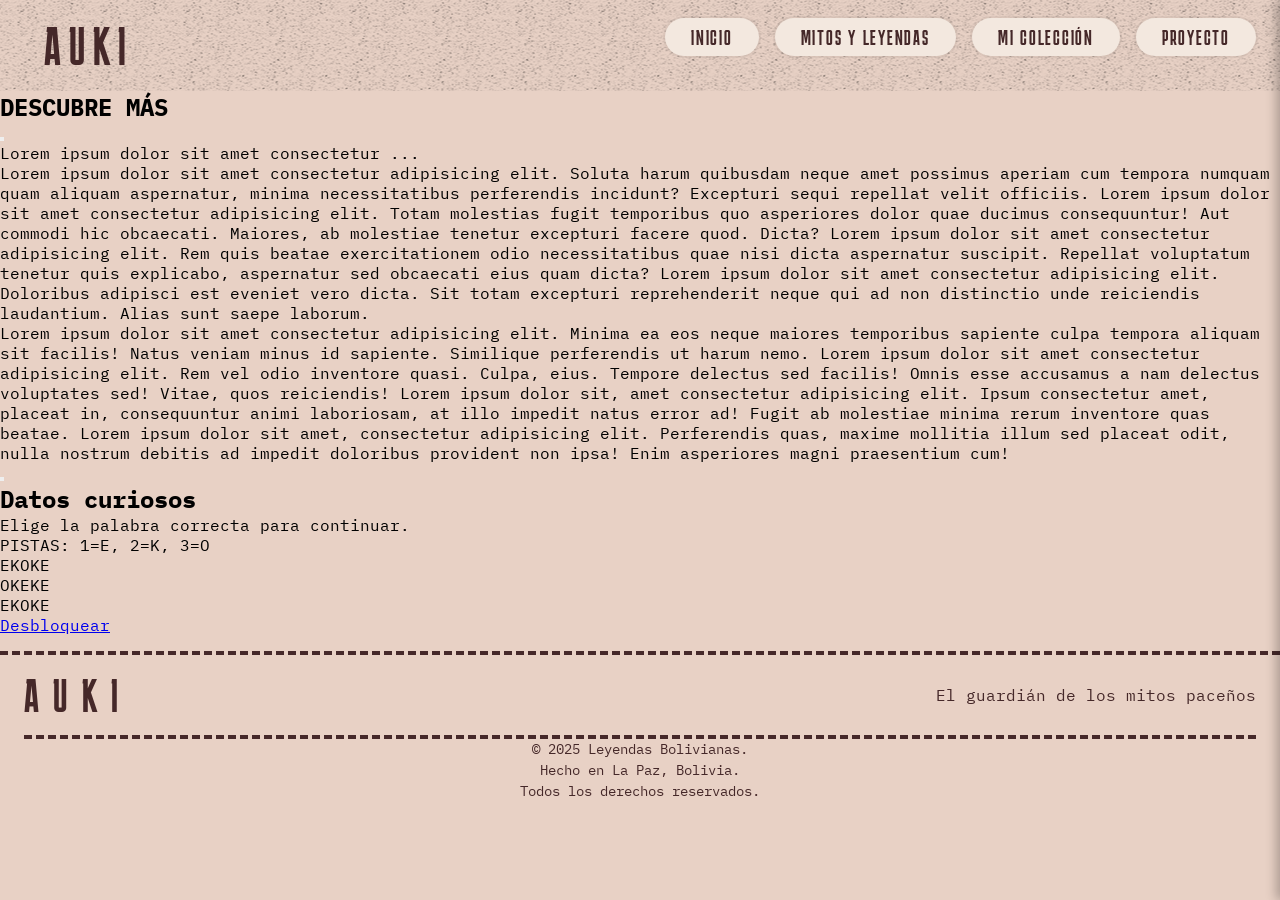
==== commit 4ef2a46b: "enlace" ====
--- a/contenido.html
+++ b/contenido.html
@@ -46,7 +46,7 @@
         </section>
 
         <!--testos y frases de la leyenda-->
-        <!-- AQUI ESTA EL BOTON-->
+        <!-- AQUI ESTA EL BOton-->
         <section class="btn_descubre">
             <h2>DESCUBRE MÁS</h2>
             <button class="switch" id="switch"></button>
@@ -125,7 +125,7 @@
 
         <section class="botones_leyenda_1">
             <div class="botones_leyenda_1_siguiente">
-                <a class="btn_desbloquear" href="">Desbloquear</a>
+                <a class="btn_desbloquear" href="leyenda_neo.html">Desbloquear</a>
             </div>
             <div class="botones_leyenda_1_anterior">
                 
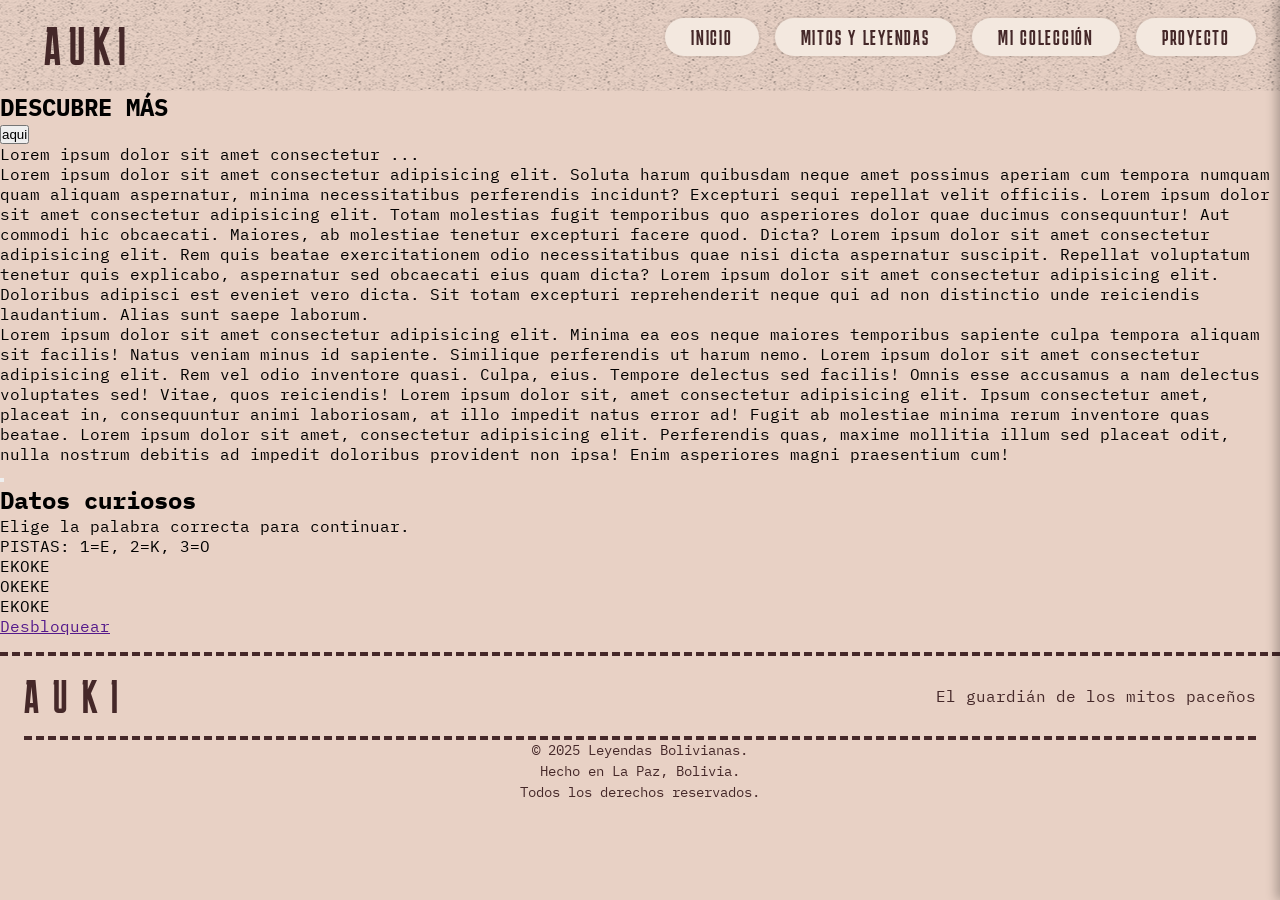
==== commit dbd1235f: "enlace" ====
--- a/contenido.html
+++ b/contenido.html
@@ -49,7 +49,7 @@
         <!-- AQUI ESTA EL BOton-->
         <section class="btn_descubre">
             <h2>DESCUBRE MÁS</h2>
-            <button class="switch" id="switch"></button>
+            <button class="switch" id="switch" href="leyenda_neo.html">aqui</button>
         </section>
 
         <!--cada <p> debe ser generada por el código-->
@@ -125,7 +125,7 @@
 
         <section class="botones_leyenda_1">
             <div class="botones_leyenda_1_siguiente">
-                <a class="btn_desbloquear" href="leyenda_neo.html">Desbloquear</a>
+                <a class="btn_desbloquear" href="">Desbloquear</a>
             </div>
             <div class="botones_leyenda_1_anterior">
                 
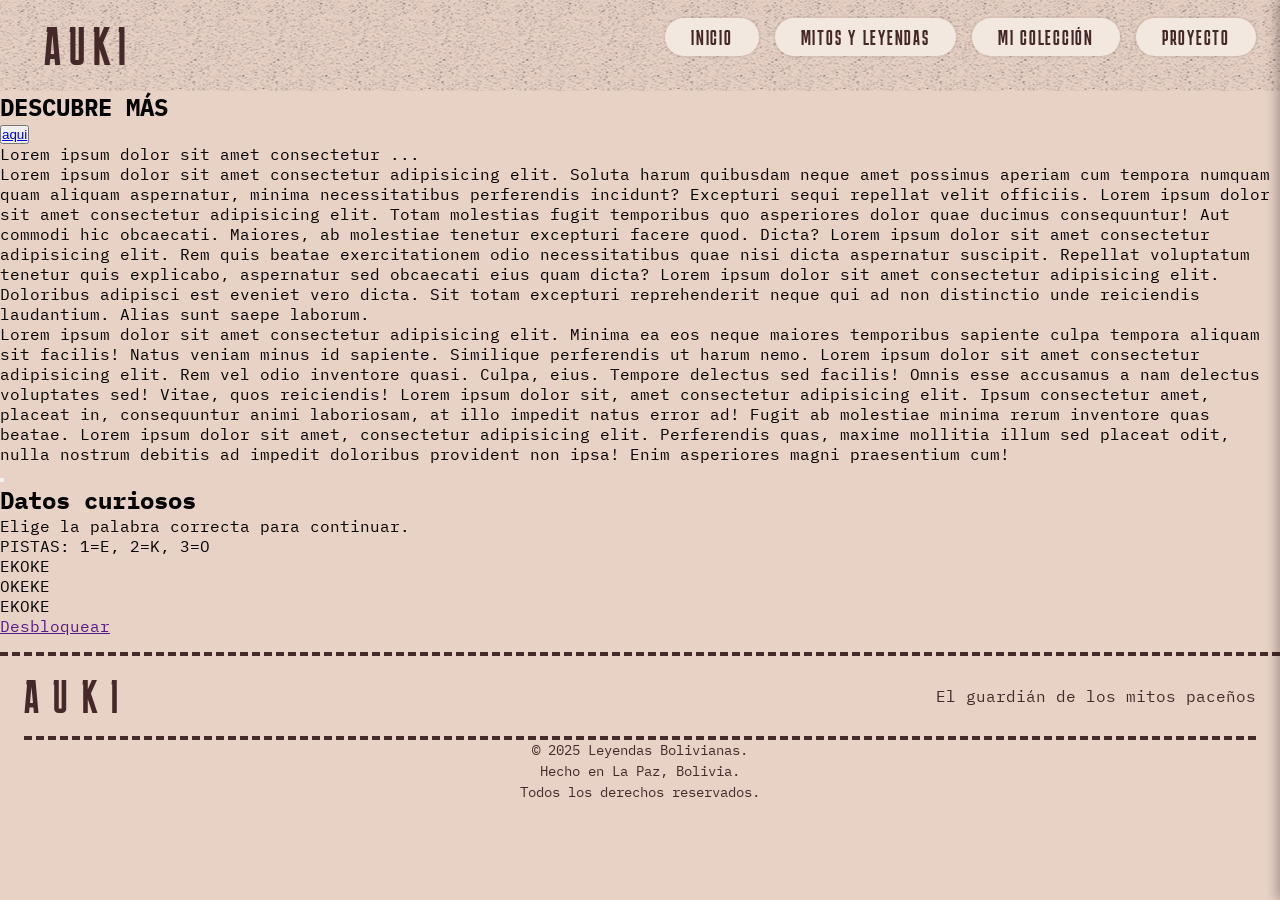
==== commit da3c22f6: "actualizacion neo-andino" ====
--- a/contenido.html
+++ b/contenido.html
@@ -49,7 +49,7 @@
         <!-- AQUI ESTA EL BOton-->
         <section class="btn_descubre">
             <h2>DESCUBRE MÁS</h2>
-            <button class="switch" id="switch" href="leyenda_neo.html">aqui</button>
+            <button class="switch" id="switch"> <a href="leyenda_neo.html">aqui</a></button>
         </section>
 
         <!--cada <p> debe ser generada por el código-->
